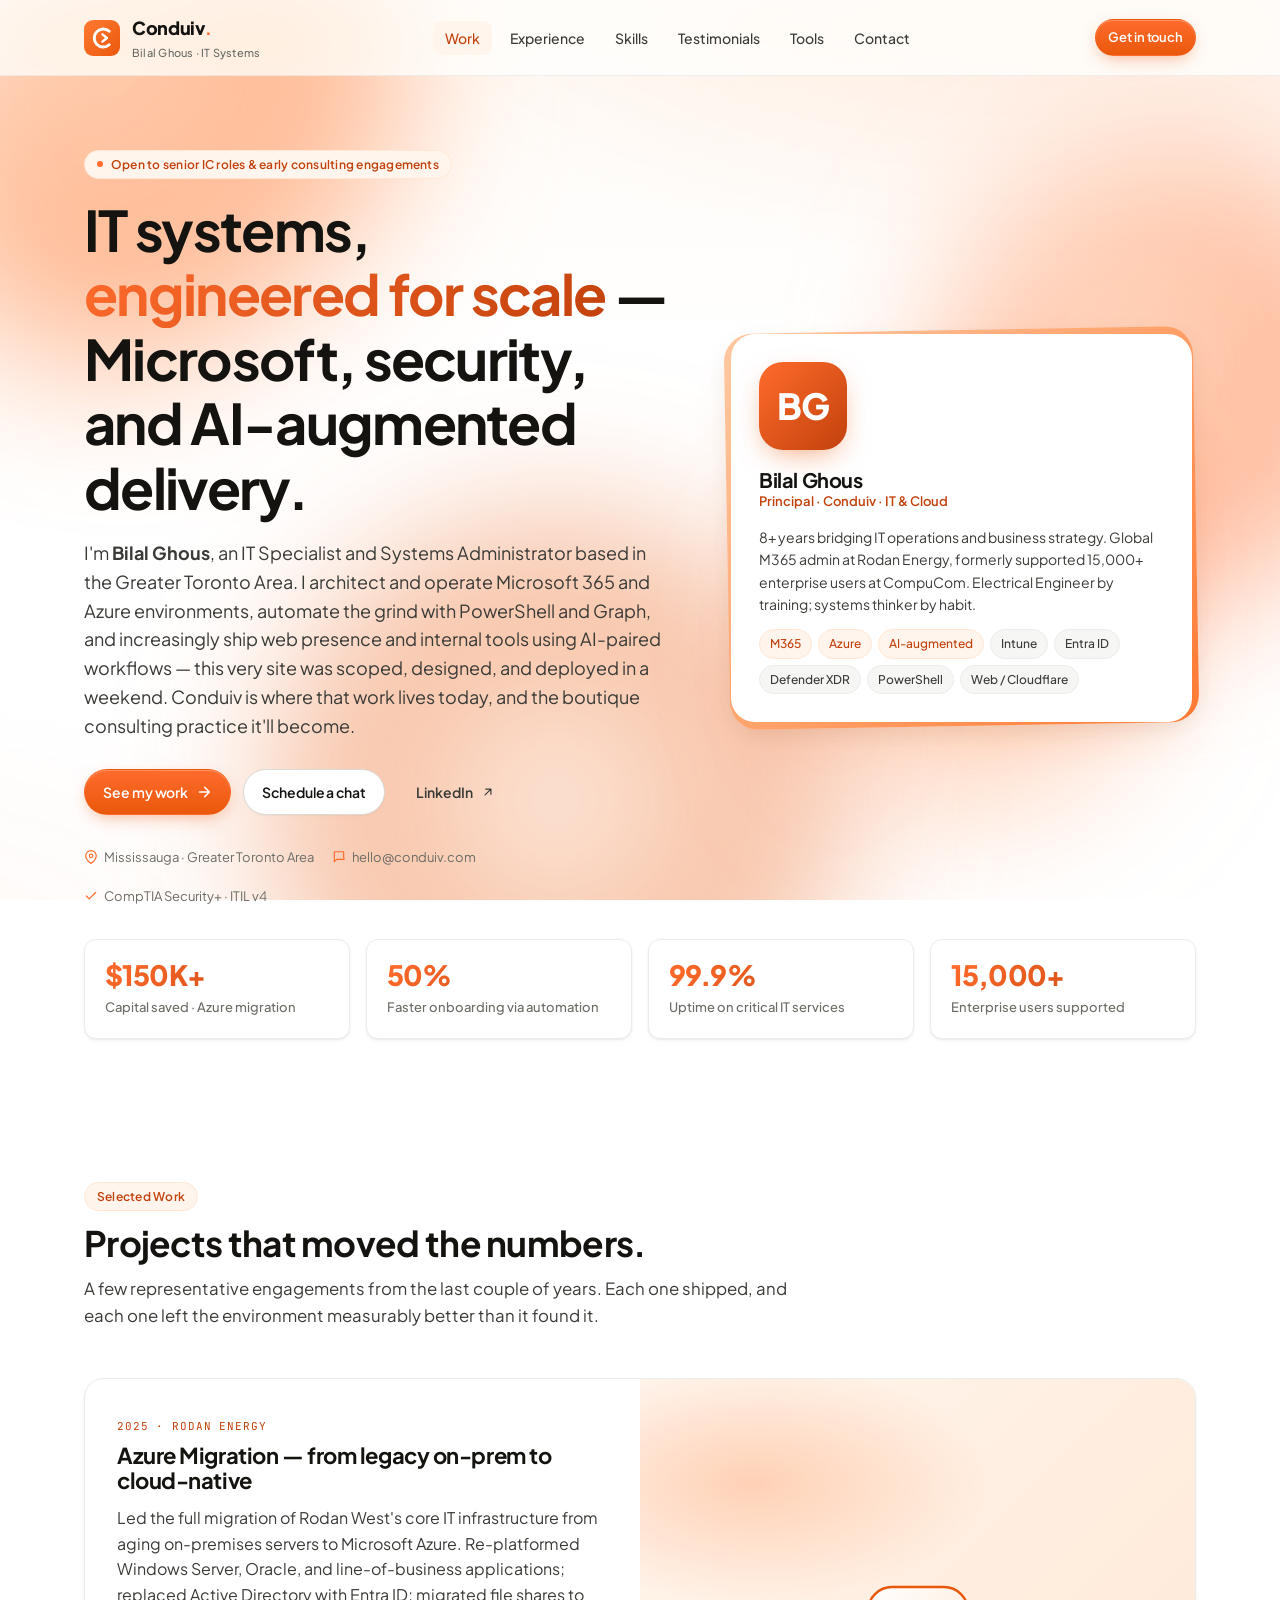
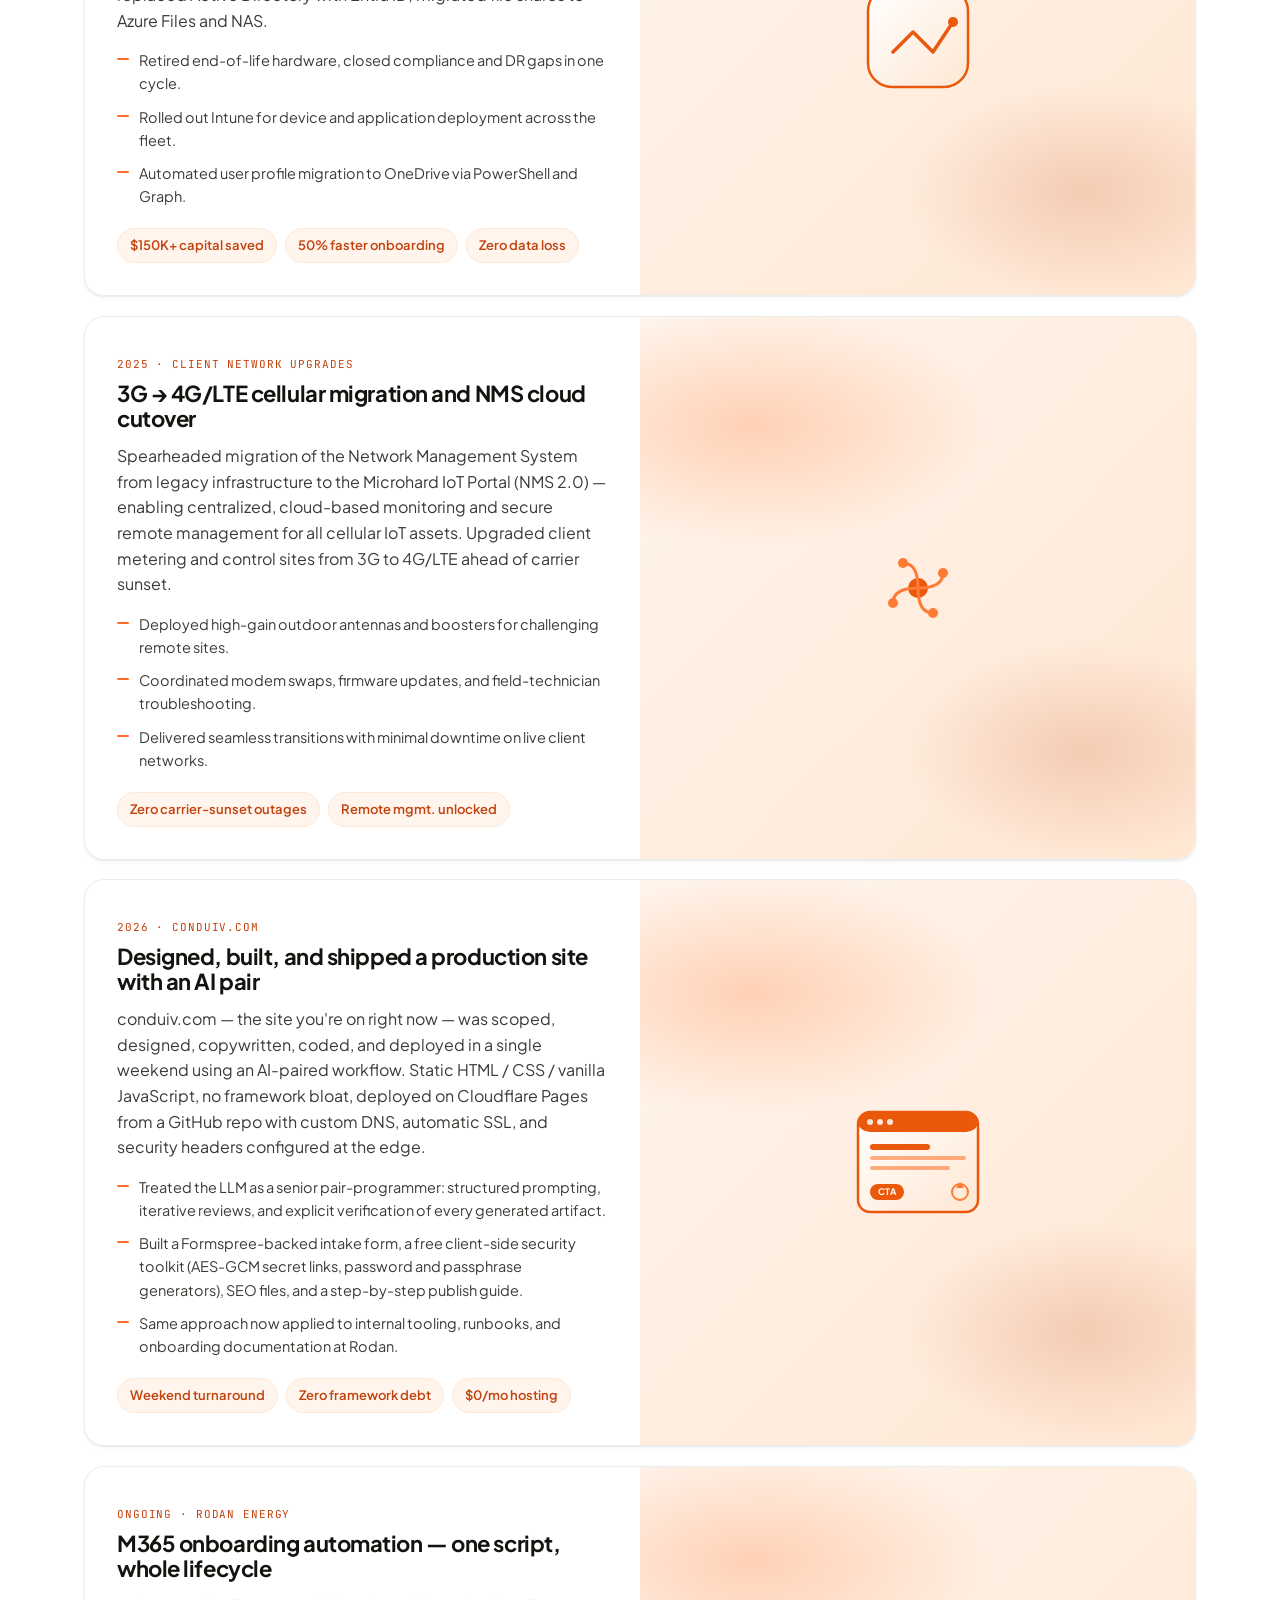
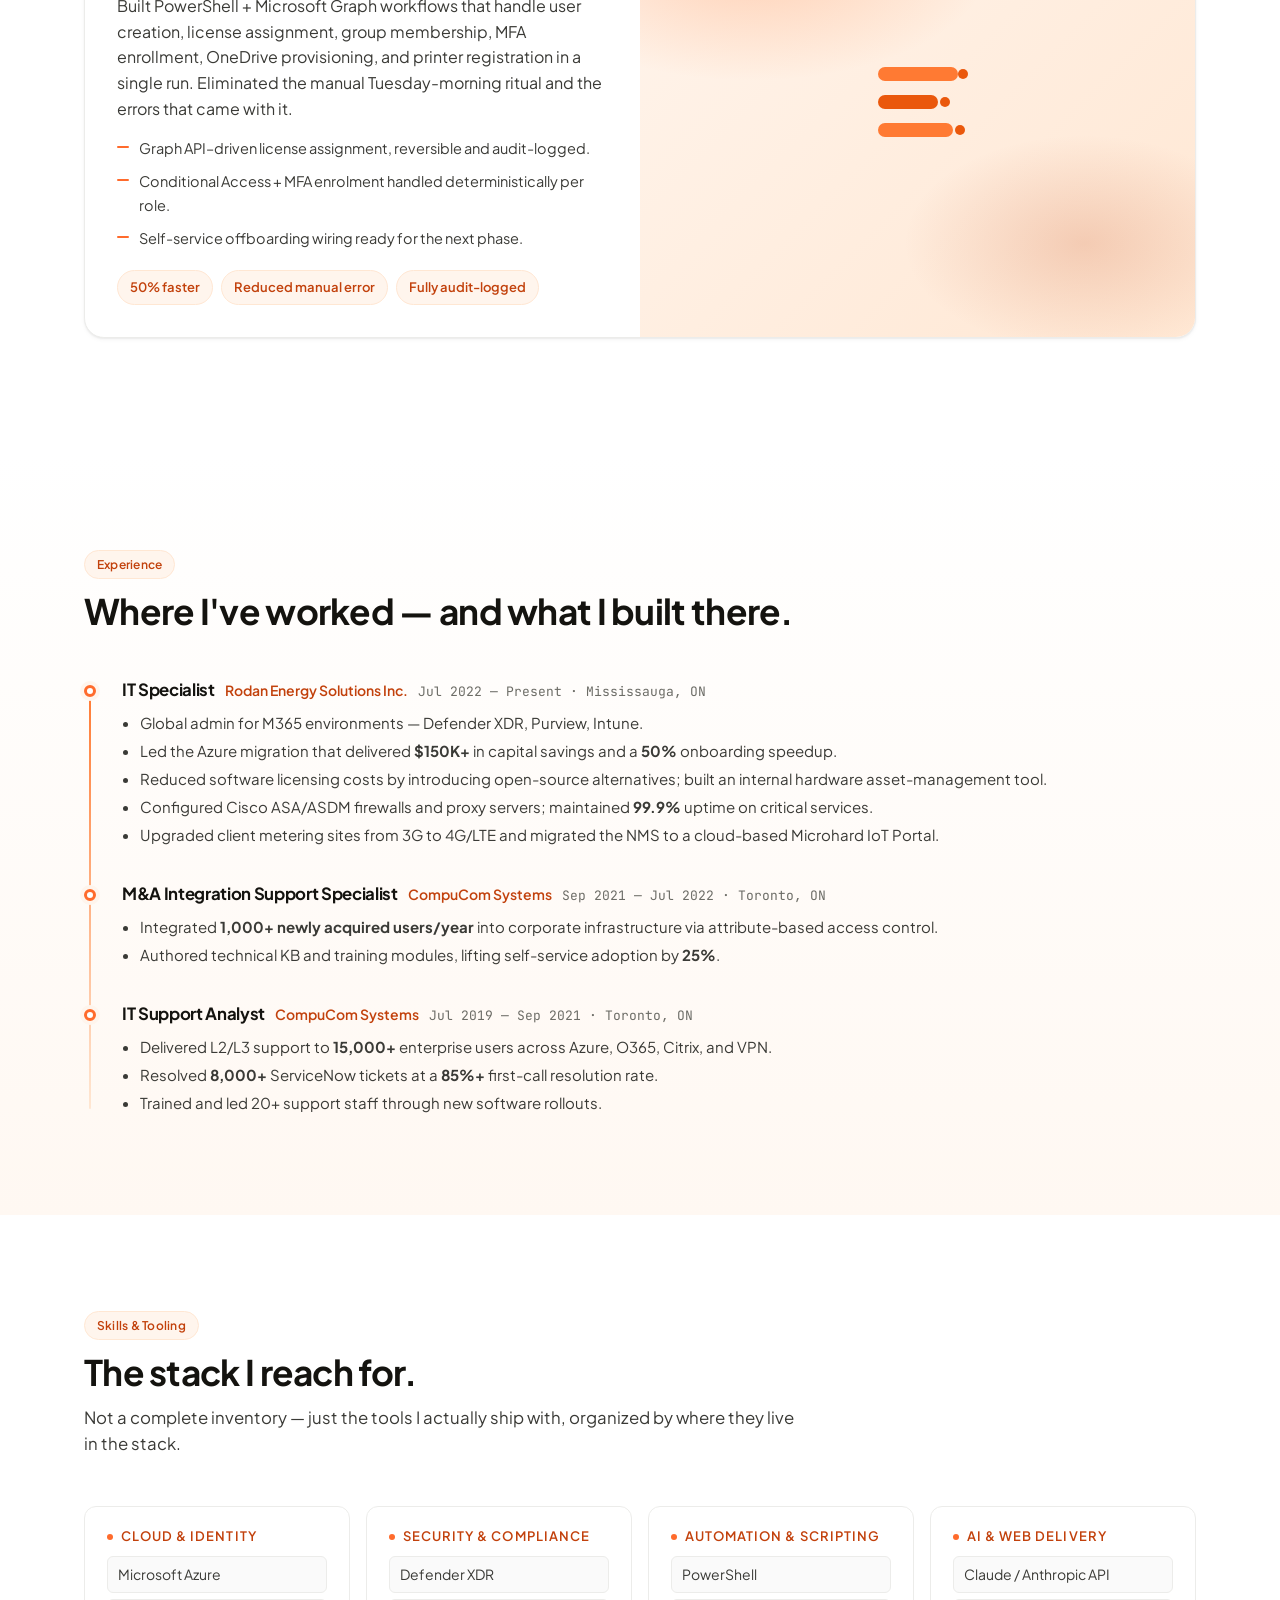
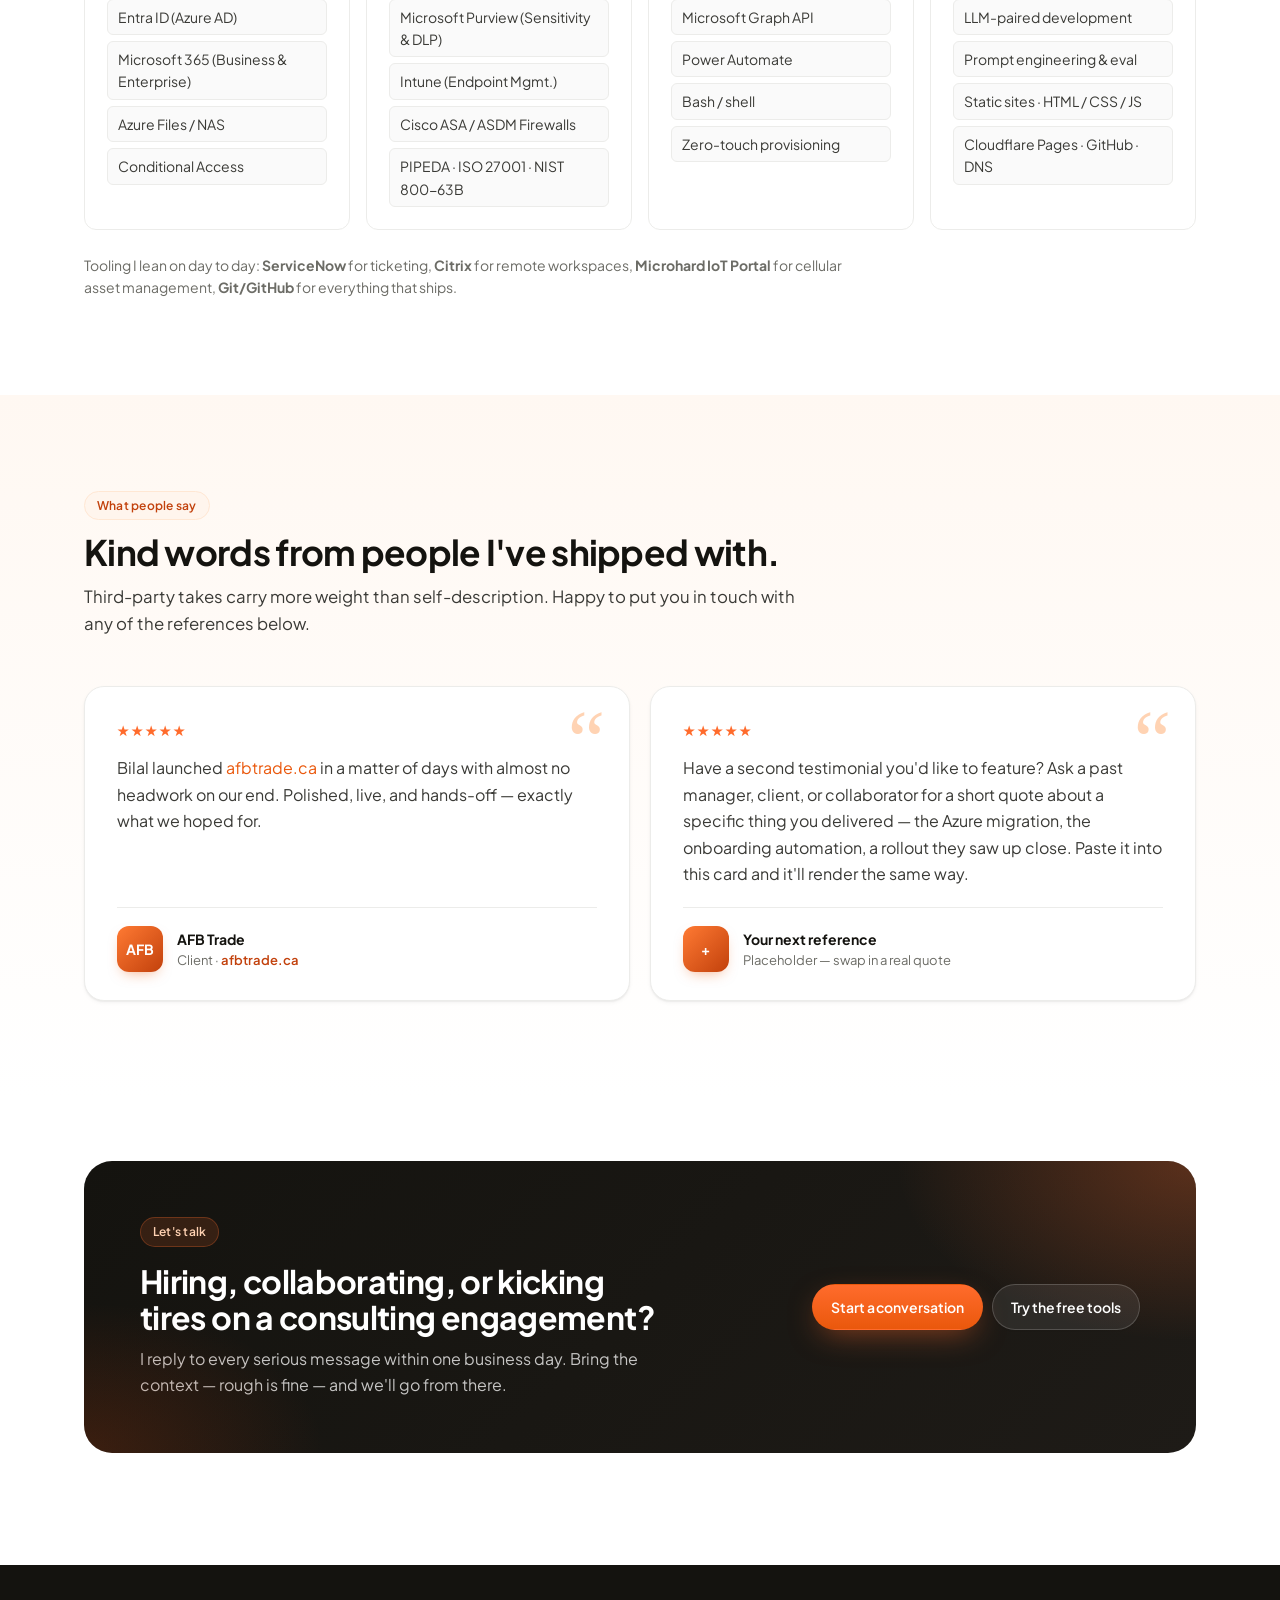
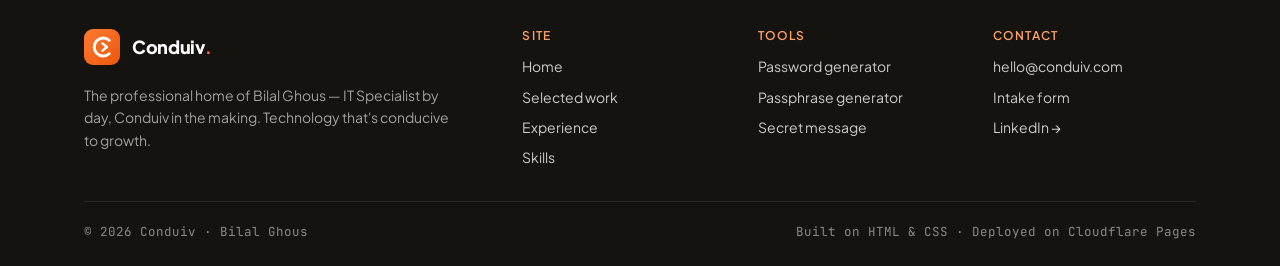
==== index.html @ db7c1b9a "Conduiv Website First Commit" ====
<!DOCTYPE html>
<html lang="en">
<head>
<meta charset="UTF-8">
<meta name="viewport" content="width=device-width, initial-scale=1.0">
<title>Bilal Ghous — IT Specialist &amp; Systems Administrator · Conduiv</title>
<meta name="description" content="Bilal Ghous is an IT Specialist and Systems Administrator based in the Greater Toronto Area, specializing in Microsoft 365, Azure, and security automation. Future home of Conduiv consulting.">
<link rel="preconnect" href="https://fonts.googleapis.com">
<link rel="preconnect" href="https://fonts.gstatic.com" crossorigin>
<link href="https://fonts.googleapis.com/css2?family=Plus+Jakarta+Sans:wght@400;500;600;700;800&family=JetBrains+Mono:wght@400;500&display=swap" rel="stylesheet">
<link rel="stylesheet" href="styles.css">
<link rel="icon" type="image/svg+xml" href="logo.svg">
</head>
<body>

<!-- Living background orbs -->
<div class="orbs" aria-hidden="true">
  <span class="orb orb-1"></span>
  <span class="orb orb-2"></span>
  <span class="orb orb-3"></span>
  <span class="orb orb-4"></span>
</div>

<!-- NAV -->
<header class="topnav">
  <div class="topnav-inner">
    <a href="index.html" class="brand" aria-label="Conduiv home">
      <svg class="brand-logo" viewBox="0 0 40 40" fill="none" aria-hidden="true">
        <defs>
          <linearGradient id="nav-lg" x1="0" y1="0" x2="40" y2="40" gradientUnits="userSpaceOnUse">
            <stop offset="0%" stop-color="#FF7A33"/>
            <stop offset="100%" stop-color="#EA580C"/>
          </linearGradient>
        </defs>
        <rect width="40" height="40" rx="10" fill="url(#nav-lg)"/>
        <path d="M28 12.5 A10 10 0 1 0 28 27.5" stroke="white" stroke-width="3.25" stroke-linecap="round"/>
        <path d="M20.5 16 L25.5 20 L20.5 24" stroke="white" stroke-width="2.75" stroke-linecap="round" stroke-linejoin="round"/>
      </svg>
      <span>
        <span class="brand-word"><b>Conduiv</b><span class="dot">.</span></span>
        <span class="brand-kicker">Bilal Ghous · IT Systems</span>
      </span>
    </a>
    <nav>
      <ul class="navlinks">
        <li><a href="#work" class="active">Work</a></li>
        <li><a href="#experience">Experience</a></li>
        <li><a href="#skills">Skills</a></li>
        <li><a href="#testimonials">Testimonials</a></li>
        <li><a href="tools.html">Tools</a></li>
        <li><a href="contact.html">Contact</a></li>
      </ul>
    </nav>
    <div class="nav-cta">
      <a href="contact.html" class="btn btn-primary btn-sm" data-magnetic data-magnetic-strength="0.25">Get in touch</a>
    </div>
  </div>
</header>

<!-- HERO -->
<section class="hero">
  <div class="container">
    <div class="hero-grid">
      <div>
        <span class="eyebrow"><span class="pulse"></span> Open to senior IC roles &amp; early consulting engagements</span>
        <h1>
          IT systems, <span class="grad">engineered for scale</span> — Microsoft, security, and AI-augmented delivery.
        </h1>
        <p class="hero-lead">
          I'm <strong>Bilal Ghous</strong>, an IT Specialist and Systems Administrator based in the Greater Toronto Area. I architect and operate Microsoft 365 and Azure environments, automate the grind with PowerShell and Graph, and increasingly ship web presence and internal tools using AI-paired workflows — this very site was scoped, designed, and deployed in a weekend. Conduiv is where that work lives today, and the boutique consulting practice it'll become.
        </p>
        <div class="hero-ctas">
          <a href="#work" class="btn btn-primary" data-magnetic>
            See my work
            <svg width="16" height="16" viewBox="0 0 24 24" fill="none" stroke="currentColor" stroke-width="2.2" stroke-linecap="round" stroke-linejoin="round"><path d="M5 12h14M13 5l7 7-7 7"/></svg>
          </a>
          <a href="contact.html" class="btn btn-secondary" data-magnetic data-magnetic-strength="0.25">Schedule a chat</a>
          <a href="https://www.linkedin.com/in/bilalghous/" class="btn btn-ghost" target="_blank" rel="noopener">
            LinkedIn
            <svg width="14" height="14" viewBox="0 0 24 24" fill="none" stroke="currentColor" stroke-width="2" stroke-linecap="round" stroke-linejoin="round"><path d="M7 17L17 7M8 7h9v9"/></svg>
          </a>
        </div>
        <div class="hero-meta">
          <span>
            <svg viewBox="0 0 24 24" fill="none" stroke="currentColor" stroke-width="2" stroke-linecap="round" stroke-linejoin="round"><path d="M21 10c0 7-9 13-9 13s-9-6-9-13a9 9 0 0 1 18 0z"/><circle cx="12" cy="10" r="3"/></svg>
            Mississauga · Greater Toronto Area
          </span>
          <span>
            <svg viewBox="0 0 24 24" fill="none" stroke="currentColor" stroke-width="2" stroke-linecap="round" stroke-linejoin="round"><path d="M20 13V4a1 1 0 0 0-1-1H5a1 1 0 0 0-1 1v16l4-4h12a1 1 0 0 0 1-1z"/></svg>
            hello@conduiv.com
          </span>
          <span>
            <svg viewBox="0 0 24 24" fill="none" stroke="currentColor" stroke-width="2" stroke-linecap="round" stroke-linejoin="round"><polyline points="20 6 9 17 4 12"/></svg>
            CompTIA Security+ · ITIL v4
          </span>
        </div>
      </div>

      <!-- Portrait / Bio card -->
      <aside class="portrait" aria-label="About Bilal">
        <div class="portrait-inner">
          <div class="portrait-avatar">BG</div>
          <h3>Bilal Ghous</h3>
          <div class="role">Principal · Conduiv · IT &amp; Cloud</div>
          <p class="bio">
            8+ years bridging IT operations and business strategy. Global M365 admin at Rodan Energy, formerly
            supported 15,000+ enterprise users at CompuCom. Electrical Engineer by training; systems thinker by habit.
          </p>
          <div class="portrait-badges">
            <span class="chip orange">M365</span>
            <span class="chip orange">Azure</span>
            <span class="chip orange">AI-augmented</span>
            <span class="chip">Intune</span>
            <span class="chip">Entra ID</span>
            <span class="chip">Defender XDR</span>
            <span class="chip">PowerShell</span>
            <span class="chip">Web / Cloudflare</span>
          </div>
        </div>
      </aside>
    </div>

    <!-- Metric strip -->
    <div class="metrics mt-4">
      <div class="metric" data-reveal><div class="n"><span data-countup="150" data-countup-prefix="$" data-countup-suffix="K+">$150K+</span></div><div class="l">Capital saved · Azure migration</div></div>
      <div class="metric" data-reveal data-reveal-delay="80"><div class="n"><span data-countup="50" data-countup-suffix="%">50%</span></div><div class="l">Faster onboarding via automation</div></div>
      <div class="metric" data-reveal data-reveal-delay="160"><div class="n"><span data-countup="99.9" data-countup-suffix="%" data-countup-decimals="1">99.9%</span></div><div class="l">Uptime on critical IT services</div></div>
      <div class="metric" data-reveal data-reveal-delay="240"><div class="n"><span data-countup="15000" data-countup-suffix="+">15,000+</span></div><div class="l">Enterprise users supported</div></div>
    </div>
  </div>
</section>

<!-- WORK / CASE STUDIES -->
<section class="section" id="work">
  <div class="container">
    <div class="section-head">
      <span class="eyebrow">Selected Work</span>
      <h2>Projects that moved the numbers.</h2>
      <p>A few representative engagements from the last couple of years. Each one shipped, and each one left the environment measurably better than it found it.</p>
    </div>

    <!-- Case 1: Azure Migration -->
    <article class="case" data-reveal>
      <div class="case-body">
        <span class="case-tag">2025 · Rodan Energy</span>
        <h3>Azure Migration — from legacy on-prem to cloud-native</h3>
        <p>
          Led the full migration of Rodan West's core IT infrastructure from aging on-premises servers to Microsoft Azure. Re-platformed Windows Server, Oracle, and line-of-business applications; replaced Active Directory with Entra ID; migrated file shares to Azure Files and NAS.
        </p>
        <ul>
          <li>Retired end-of-life hardware, closed compliance and DR gaps in one cycle.</li>
          <li>Rolled out Intune for device and application deployment across the fleet.</li>
          <li>Automated user profile migration to OneDrive via PowerShell and Graph.</li>
        </ul>
        <div class="kpis">
          <span class="kpi">$150K+ capital saved</span>
          <span class="kpi">50% faster onboarding</span>
          <span class="kpi">Zero data loss</span>
        </div>
      </div>
      <div class="case-visual" aria-hidden="true">
        <svg width="140" height="140" viewBox="0 0 140 140" fill="none">
          <defs>
            <linearGradient id="cv1" x1="0" y1="0" x2="1" y2="1"><stop offset="0" stop-color="#fff"/><stop offset="1" stop-color="#FFE7D3"/></linearGradient>
          </defs>
          <rect x="20" y="20" width="100" height="100" rx="24" fill="url(#cv1)" stroke="#EA580C" stroke-width="2.5"/>
          <path d="M45 85 L65 65 L85 85 L105 55" stroke="#EA580C" stroke-width="3.5" stroke-linecap="round" stroke-linejoin="round" fill="none"/>
          <circle cx="105" cy="55" r="5" fill="#EA580C"/>
        </svg>
      </div>
    </article>

    <!-- Case 2: Network Upgrades -->
    <article class="case" data-reveal>
      <div class="case-body">
        <span class="case-tag">2025 · Client Network Upgrades</span>
        <h3>3G &rarr; 4G/LTE cellular migration and NMS cloud cutover</h3>
        <p>
          Spearheaded migration of the Network Management System from legacy infrastructure to the Microhard IoT Portal (NMS 2.0) — enabling centralized, cloud-based monitoring and secure remote management for all cellular IoT assets. Upgraded client metering and control sites from 3G to 4G/LTE ahead of carrier sunset.
        </p>
        <ul>
          <li>Deployed high-gain outdoor antennas and boosters for challenging remote sites.</li>
          <li>Coordinated modem swaps, firmware updates, and field-technician troubleshooting.</li>
          <li>Delivered seamless transitions with minimal downtime on live client networks.</li>
        </ul>
        <div class="kpis">
          <span class="kpi">Zero carrier-sunset outages</span>
          <span class="kpi">Remote mgmt. unlocked</span>
        </div>
      </div>
      <div class="case-visual" aria-hidden="true">
        <svg width="140" height="140" viewBox="0 0 140 140" fill="none">
          <circle cx="70" cy="70" r="10" fill="#EA580C"/>
          <path d="M70 70 Q70 45 55 45" stroke="#FF7A33" stroke-width="3" fill="none" stroke-linecap="round"/>
          <path d="M70 70 Q95 70 95 55" stroke="#FF7A33" stroke-width="3" fill="none" stroke-linecap="round"/>
          <path d="M70 70 Q70 95 85 95" stroke="#FF7A33" stroke-width="3" fill="none" stroke-linecap="round"/>
          <path d="M70 70 Q45 70 45 85" stroke="#FF7A33" stroke-width="3" fill="none" stroke-linecap="round"/>
          <circle cx="55" cy="45" r="5" fill="#FF7A33"/>
          <circle cx="95" cy="55" r="5" fill="#FF7A33"/>
          <circle cx="85" cy="95" r="5" fill="#FF7A33"/>
          <circle cx="45" cy="85" r="5" fill="#FF7A33"/>
        </svg>
      </div>
    </article>

    <!-- Case: AI-delivered website -->
    <article class="case" data-reveal>
      <div class="case-body">
        <span class="case-tag">2026 · conduiv.com</span>
        <h3>Designed, built, and shipped a production site with an AI pair</h3>
        <p>
          conduiv.com — the site you're on right now — was scoped, designed, copywritten, coded, and deployed in a single weekend using an AI-paired workflow. Static HTML / CSS / vanilla JavaScript, no framework bloat, deployed on Cloudflare Pages from a GitHub repo with custom DNS, automatic SSL, and security headers configured at the edge.
        </p>
        <ul>
          <li>Treated the LLM as a senior pair-programmer: structured prompting, iterative reviews, and explicit verification of every generated artifact.</li>
          <li>Built a Formspree-backed intake form, a free client-side security toolkit (AES-GCM secret links, password and passphrase generators), SEO files, and a step-by-step publish guide.</li>
          <li>Same approach now applied to internal tooling, runbooks, and onboarding documentation at Rodan.</li>
        </ul>
        <div class="kpis">
          <span class="kpi">Weekend turnaround</span>
          <span class="kpi">Zero framework debt</span>
          <span class="kpi">$0/mo hosting</span>
        </div>
      </div>
      <div class="case-visual" aria-hidden="true">
        <svg width="160" height="140" viewBox="0 0 160 140" fill="none">
          <defs>
            <linearGradient id="cv-ai" x1="0" y1="0" x2="1" y2="1"><stop offset="0" stop-color="#fff"/><stop offset="1" stop-color="#FFE7D3"/></linearGradient>
          </defs>
          <rect x="20" y="20" width="120" height="100" rx="12" fill="url(#cv-ai)" stroke="#EA580C" stroke-width="2.5"/>
          <rect x="20" y="20" width="120" height="20" rx="12" fill="#EA580C"/>
          <circle cx="32" cy="30" r="3" fill="#fff" opacity="0.85"/>
          <circle cx="42" cy="30" r="3" fill="#fff" opacity="0.85"/>
          <circle cx="52" cy="30" r="3" fill="#fff" opacity="0.85"/>
          <rect x="32" y="52" width="60" height="6" rx="3" fill="#EA580C"/>
          <rect x="32" y="64" width="96" height="4" rx="2" fill="#FF7A33" opacity="0.6"/>
          <rect x="32" y="74" width="80" height="4" rx="2" fill="#FF7A33" opacity="0.6"/>
          <rect x="32" y="92" width="34" height="16" rx="8" fill="#EA580C"/>
          <text x="49" y="103" font-family="Plus Jakarta Sans, Inter, sans-serif" font-size="9" font-weight="700" fill="#fff" text-anchor="middle">CTA</text>
          <path d="M118 96 l8 0 l-4 -6 z" fill="#FF7A33"/>
          <circle cx="122" cy="100" r="8" fill="none" stroke="#FF7A33" stroke-width="2"/>
        </svg>
      </div>
    </article>

    <!-- Case 3: Onboarding Automation -->
    <article class="case" data-reveal>
      <div class="case-body">
        <span class="case-tag">Ongoing · Rodan Energy</span>
        <h3>M365 onboarding automation — one script, whole lifecycle</h3>
        <p>
          Built PowerShell + Microsoft Graph workflows that handle user creation, license assignment, group membership, MFA enrollment, OneDrive provisioning, and printer registration in a single run. Eliminated the manual Tuesday-morning ritual and the errors that came with it.
        </p>
        <ul>
          <li>Graph API–driven license assignment, reversible and audit-logged.</li>
          <li>Conditional Access + MFA enrolment handled deterministically per role.</li>
          <li>Self-service offboarding wiring ready for the next phase.</li>
        </ul>
        <div class="kpis">
          <span class="kpi">50% faster</span>
          <span class="kpi">Reduced manual error</span>
          <span class="kpi">Fully audit-logged</span>
        </div>
      </div>
      <div class="case-visual" aria-hidden="true">
        <svg width="140" height="140" viewBox="0 0 140 140" fill="none">
          <rect x="30" y="35" width="80" height="14" rx="7" fill="#FF7A33"/>
          <rect x="30" y="63" width="60" height="14" rx="7" fill="#EA580C"/>
          <rect x="30" y="91" width="75" height="14" rx="7" fill="#FF7A33"/>
          <circle cx="115" cy="42" r="5" fill="#EA580C"/>
          <circle cx="97"  cy="70" r="5" fill="#EA580C"/>
          <circle cx="112" cy="98" r="5" fill="#EA580C"/>
        </svg>
      </div>
    </article>
  </div>
</section>

<!-- EXPERIENCE TIMELINE -->
<section class="section" id="experience" style="background: linear-gradient(180deg, #fff, #fff8f2);">
  <div class="container">
    <div class="section-head">
      <span class="eyebrow">Experience</span>
      <h2>Where I've worked — and what I built there.</h2>
    </div>

    <div class="timeline">
      <div class="t-item">
        <div class="t-head">
          <h3>IT Specialist</h3>
          <span class="t-company">Rodan Energy Solutions Inc.</span>
          <span class="t-dates">Jul 2022 — Present · Mississauga, ON</span>
        </div>
        <div class="t-body">
          <ul>
            <li>Global admin for M365 environments — Defender XDR, Purview, Intune.</li>
            <li>Led the Azure migration that delivered <strong>$150K+</strong> in capital savings and a <strong>50%</strong> onboarding speedup.</li>
            <li>Reduced software licensing costs by introducing open-source alternatives; built an internal hardware asset-management tool.</li>
            <li>Configured Cisco ASA/ASDM firewalls and proxy servers; maintained <strong>99.9%</strong> uptime on critical services.</li>
            <li>Upgraded client metering sites from 3G to 4G/LTE and migrated the NMS to a cloud-based Microhard IoT Portal.</li>
          </ul>
        </div>
      </div>

      <div class="t-item">
        <div class="t-head">
          <h3>M&amp;A Integration Support Specialist</h3>
          <span class="t-company">CompuCom Systems</span>
          <span class="t-dates">Sep 2021 — Jul 2022 · Toronto, ON</span>
        </div>
        <div class="t-body">
          <ul>
            <li>Integrated <strong>1,000+ newly acquired users/year</strong> into corporate infrastructure via attribute-based access control.</li>
            <li>Authored technical KB and training modules, lifting self-service adoption by <strong>25%</strong>.</li>
          </ul>
        </div>
      </div>

      <div class="t-item">
        <div class="t-head">
          <h3>IT Support Analyst</h3>
          <span class="t-company">CompuCom Systems</span>
          <span class="t-dates">Jul 2019 — Sep 2021 · Toronto, ON</span>
        </div>
        <div class="t-body">
          <ul>
            <li>Delivered L2/L3 support to <strong>15,000+</strong> enterprise users across Azure, O365, Citrix, and VPN.</li>
            <li>Resolved <strong>8,000+</strong> ServiceNow tickets at a <strong>85%+</strong> first-call resolution rate.</li>
            <li>Trained and led 20+ support staff through new software rollouts.</li>
          </ul>
        </div>
      </div>
    </div>
  </div>
</section>

<!-- SKILLS -->
<section class="section" id="skills">
  <div class="container">
    <div class="section-head">
      <span class="eyebrow">Skills &amp; Tooling</span>
      <h2>The stack I reach for.</h2>
      <p>Not a complete inventory — just the tools I actually ship with, organized by where they live in the stack.</p>
    </div>

    <div class="skill-grid">
      <div class="skill-col">
        <h4>Cloud &amp; Identity</h4>
        <ul>
          <li>Microsoft Azure</li>
          <li>Entra ID (Azure AD)</li>
          <li>Microsoft 365 (Business &amp; Enterprise)</li>
          <li>Azure Files / NAS</li>
          <li>Conditional Access</li>
        </ul>
      </div>
      <div class="skill-col">
        <h4>Security &amp; Compliance</h4>
        <ul>
          <li>Defender XDR</li>
          <li>Microsoft Purview (Sensitivity &amp; DLP)</li>
          <li>Intune (Endpoint Mgmt.)</li>
          <li>Cisco ASA / ASDM Firewalls</li>
          <li>PIPEDA · ISO 27001 · NIST 800-63B</li>
        </ul>
      </div>
      <div class="skill-col">
        <h4>Automation &amp; Scripting</h4>
        <ul>
          <li>PowerShell</li>
          <li>Microsoft Graph API</li>
          <li>Power Automate</li>
          <li>Bash / shell</li>
          <li>Zero-touch provisioning</li>
        </ul>
      </div>
      <div class="skill-col">
        <h4>AI &amp; Web Delivery</h4>
        <ul>
          <li>Claude / Anthropic API</li>
          <li>LLM-paired development</li>
          <li>Prompt engineering &amp; eval</li>
          <li>Static sites · HTML / CSS / JS</li>
          <li>Cloudflare Pages · GitHub · DNS</li>
        </ul>
      </div>
    </div>

    <p style="margin-top:24px; font-size:14px; color: var(--n-500); max-width:760px;">
      Tooling I lean on day to day: <strong>ServiceNow</strong> for ticketing, <strong>Citrix</strong> for remote workspaces, <strong>Microhard IoT Portal</strong> for cellular asset management, <strong>Git/GitHub</strong> for everything that ships.
    </p>
  </div>
</section>

<!-- TESTIMONIALS -->
<section class="section" id="testimonials" style="background: linear-gradient(180deg, #fff8f2, #fff);">
  <div class="container">
    <div class="section-head">
      <span class="eyebrow">What people say</span>
      <h2>Kind words from people I've shipped with.</h2>
      <p>Third-party takes carry more weight than self-description. Happy to put you in touch with any of the references below.</p>
    </div>

    <div class="testimonials">
      <article class="quote" data-reveal data-tilt data-tilt-max="4">
        <div class="quote-stars" aria-label="5 out of 5 stars">&#9733;&#9733;&#9733;&#9733;&#9733;</div>
        <p class="quote-body">
          Bilal launched <a href="https://afbtrade.ca" target="_blank" rel="noopener">afbtrade.ca</a> in a matter of days with almost no headwork on our end. Polished, live, and hands-off — exactly what we hoped for.
        </p>
        <div class="quote-attr">
          <div class="quote-avatar" aria-hidden="true">AFB</div>
          <div class="quote-meta">
            <div class="name">AFB Trade</div>
            <div class="role">Client · <a href="https://afbtrade.ca" target="_blank" rel="noopener">afbtrade.ca</a></div>
          </div>
        </div>
      </article>

      <article class="quote" data-reveal data-tilt data-tilt-max="4">
        <div class="quote-stars" aria-label="5 out of 5 stars">&#9733;&#9733;&#9733;&#9733;&#9733;</div>
        <p class="quote-body">
          Have a second testimonial you'd like to feature? Ask a past manager, client, or collaborator for a short quote about a specific thing you delivered — the Azure migration, the onboarding automation, a rollout they saw up close. Paste it into this card and it'll render the same way.
        </p>
        <div class="quote-attr">
          <div class="quote-avatar" aria-hidden="true">+</div>
          <div class="quote-meta">
            <div class="name">Your next reference</div>
            <div class="role">Placeholder &mdash; swap in a real quote</div>
          </div>
        </div>
      </article>
    </div>
  </div>
</section>

<!-- CTA BANNER -->
<section class="section-tight">
  <div class="container">
    <div class="cta-banner">
      <div>
        <span class="eyebrow" style="background:rgba(255,107,44,0.14); color:#ffd2b3; border-color: rgba(255,107,44,0.28);">Let's talk</span>
        <h2 class="mt-2">Hiring, collaborating, or kicking tires on a consulting engagement?</h2>
        <p>I reply to every serious message within one business day. Bring the context — rough is fine — and we'll go from there.</p>
      </div>
      <div class="cta-banner-actions">
        <a href="contact.html" class="btn btn-primary" data-magnetic>Start a conversation</a>
        <a href="tools.html" class="btn btn-secondary" data-magnetic data-magnetic-strength="0.25">Try the free tools</a>
      </div>
    </div>
  </div>
</section>

<!-- FOOTER -->
<footer class="foot">
  <div class="container">
    <div class="foot-grid">
      <div class="foot-brand">
        <a href="index.html" class="brand">
          <svg class="brand-logo" viewBox="0 0 40 40" fill="none" aria-hidden="true">
            <defs>
              <linearGradient id="foot-lg" x1="0" y1="0" x2="40" y2="40" gradientUnits="userSpaceOnUse">
                <stop offset="0%" stop-color="#FF7A33"/>
                <stop offset="100%" stop-color="#EA580C"/>
              </linearGradient>
            </defs>
            <rect width="40" height="40" rx="10" fill="url(#foot-lg)"/>
            <path d="M28 12.5 A10 10 0 1 0 28 27.5" stroke="white" stroke-width="3.25" stroke-linecap="round"/>
            <path d="M20.5 16 L25.5 20 L20.5 24" stroke="white" stroke-width="2.75" stroke-linecap="round" stroke-linejoin="round"/>
          </svg>
          <span><span class="brand-word"><b>Conduiv</b><span class="dot">.</span></span></span>
        </a>
        <p class="foot-about">
          The professional home of Bilal Ghous — IT Specialist by day, Conduiv in the making. Technology that's conducive to growth.
        </p>
      </div>
      <div>
        <h4>Site</h4>
        <ul>
          <li><a href="index.html">Home</a></li>
          <li><a href="#work">Selected work</a></li>
          <li><a href="#experience">Experience</a></li>
          <li><a href="#skills">Skills</a></li>
        </ul>
      </div>
      <div>
        <h4>Tools</h4>
        <ul>
          <li><a href="tools.html#tool-password">Password generator</a></li>
          <li><a href="tools.html#tool-passphrase">Passphrase generator</a></li>
          <li><a href="tools.html#tool-secret">Secret message</a></li>
        </ul>
      </div>
      <div>
        <h4>Contact</h4>
        <ul>
          <li><a href="mailto:hello@conduiv.com">hello@conduiv.com</a></li>
          <li><a href="contact.html">Intake form</a></li>
          <li><a href="https://www.linkedin.com/in/bilalghous/" target="_blank" rel="noopener">LinkedIn &rarr;</a></li>
        </ul>
      </div>
    </div>
    <div class="foot-bottom">
      <span>&copy; 2026 Conduiv · Bilal Ghous</span>
      <span>Built on HTML &amp; CSS · Deployed on Cloudflare Pages</span>
    </div>
  </div>
</footer>

<script src="enhance.js" defer></script>
</body>
</html>
---- styles.css ----
/* ==========================================================
   Conduiv — Modern Orange Stylesheet
   Portfolio-first, consulting-adjacent.
   ========================================================== */

:root {
  /* Orange palette */
  --o-50:  #fff5ed;
  --o-100: #ffe7d3;
  --o-200: #ffc8a1;
  --o-300: #ffa066;
  --o-400: #ff7a33;
  --o-500: #ff6b2c;   /* primary accent */
  --o-600: #ea580c;   /* deep */
  --o-700: #c2410c;
  --o-800: #9a3412;

  /* Neutral palette */
  --n-0:   #ffffff;
  --n-25:  #fafafa;
  --n-50:  #f6f6f5;
  --n-100: #ececea;
  --n-200: #d9d9d6;
  --n-300: #b9b9b4;
  --n-500: #6c6c66;
  --n-700: #3a3a36;
  --n-900: #14130f;

  /* System */
  --radius-sm: 8px;
  --radius:    12px;
  --radius-lg: 20px;
  --radius-xl: 28px;

  --ring: 0 0 0 3px rgba(255, 107, 44, 0.18);

  --shadow-xs: 0 1px 2px rgba(20, 19, 15, 0.04);
  --shadow-sm: 0 1px 2px rgba(20, 19, 15, 0.06), 0 2px 4px rgba(20, 19, 15, 0.04);
  --shadow-md: 0 4px 12px rgba(20, 19, 15, 0.06), 0 2px 4px rgba(20, 19, 15, 0.04);
  --shadow-lg: 0 20px 50px -20px rgba(234, 88, 12, 0.18), 0 8px 24px rgba(20, 19, 15, 0.06);

  --font-sans: 'Plus Jakarta Sans', 'Inter', -apple-system, BlinkMacSystemFont, 'Segoe UI', Roboto, Helvetica, Arial, sans-serif;
  --font-mono: 'JetBrains Mono', ui-monospace, 'SF Mono', Menlo, Consolas, monospace;

  --container: 1160px;
}

/* ---------- View Transitions (cross-document) ---------- */
@view-transition { navigation: auto; }
::view-transition-old(root) {
  animation: vt-out 0.22s cubic-bezier(0.4, 0, 0.2, 1) both;
}
::view-transition-new(root) {
  animation: vt-in 0.35s cubic-bezier(0.2, 0.8, 0.2, 1) both;
}
@keyframes vt-out {
  to { opacity: 0; transform: translateY(-6px); }
}
@keyframes vt-in {
  from { opacity: 0; transform: translateY(8px); }
  to   { opacity: 1; transform: translateY(0); }
}

/* ---------- Reset ---------- */
*, *::before, *::after { box-sizing: border-box; margin: 0; padding: 0; }
html { scroll-behavior: smooth; -webkit-text-size-adjust: 100%; }
body {
  background: var(--n-0);
  color: var(--n-900);
  font-family: var(--font-sans);
  font-size: 16px;
  line-height: 1.6;
  font-weight: 400;
  -webkit-font-smoothing: antialiased;
  -moz-osx-font-smoothing: grayscale;
}
img, svg { display: block; max-width: 100%; }
a { color: var(--o-600); text-decoration: none; transition: color 0.2s; }
a:hover { color: var(--o-500); }
button { font-family: inherit; cursor: pointer; }
input, select, textarea { font-family: inherit; font-size: inherit; color: inherit; }

/* ---------- Decorative backdrop ---------- */
body::before {
  content: '';
  position: fixed;
  inset: 0;
  z-index: -1;
  pointer-events: none;
  background:
    radial-gradient(1200px 600px at 85% -10%, rgba(255, 122, 51, 0.10), transparent 60%),
    radial-gradient(800px 500px at -10% 30%, rgba(255, 196, 150, 0.12), transparent 55%),
    linear-gradient(180deg, #fffaf5 0%, #ffffff 40%);
}

/* ---------- Layout ---------- */
.container {
  width: 100%;
  max-width: var(--container);
  margin: 0 auto;
  padding: 0 24px;
}

/* ---------- Top bar / Nav ---------- */
.topnav {
  position: sticky;
  top: 0;
  z-index: 50;
  background: rgba(255, 255, 255, 0.78);
  backdrop-filter: saturate(180%) blur(16px);
  -webkit-backdrop-filter: saturate(180%) blur(16px);
  border-bottom: 1px solid rgba(20, 19, 15, 0.06);
}
.topnav-inner {
  max-width: var(--container);
  margin: 0 auto;
  padding: 14px 24px;
  display: flex;
  align-items: center;
  justify-content: space-between;
  gap: 24px;
}
.brand {
  display: inline-flex;
  align-items: center;
  gap: 12px;
  color: var(--n-900);
  font-weight: 700;
  letter-spacing: -0.01em;
  font-size: 18px;
}
.brand:hover { color: var(--n-900); }
.brand-logo { width: 36px; height: 36px; flex: none; }
.brand-word { display: inline-flex; align-items: baseline; gap: 1px; }
.brand-word b { font-weight: 800; letter-spacing: -0.02em; }
.brand-word .dot { color: var(--o-500); }
.brand-kicker {
  display: block;
  font-size: 11px;
  color: var(--n-500);
  font-weight: 500;
  letter-spacing: 0.02em;
  margin-top: 1px;
}

.navlinks {
  list-style: none;
  display: flex;
  gap: 6px;
  align-items: center;
}
.navlinks a {
  color: var(--n-700);
  font-weight: 500;
  font-size: 14px;
  padding: 8px 12px;
  border-radius: var(--radius-sm);
  transition: background 0.2s, color 0.2s;
}
.navlinks a:hover { background: var(--o-50); color: var(--o-700); }
.navlinks a.active { color: var(--o-700); background: var(--o-50); }

.nav-cta {
  display: inline-flex;
  align-items: center;
  gap: 6px;
}

/* ---------- Buttons ---------- */
.btn {
  display: inline-flex;
  align-items: center;
  justify-content: center;
  gap: 8px;
  padding: 11px 18px;
  border: 1px solid transparent;
  border-radius: 999px;
  font-weight: 600;
  font-size: 14px;
  letter-spacing: -0.005em;
  transition: transform 0.05s, box-shadow 0.2s, background 0.2s, color 0.2s, border-color 0.2s;
  text-decoration: none;
  cursor: pointer;
  white-space: nowrap;
}
.btn:active { transform: translateY(1px); }

.btn-primary {
  background: linear-gradient(180deg, var(--o-500) 0%, var(--o-600) 100%);
  color: #fff;
  box-shadow: 0 1px 0 rgba(255,255,255,0.25) inset, 0 6px 18px -6px rgba(234,88,12,0.5);
}
.btn-primary:hover { filter: brightness(1.05); color: #fff; }

.btn-secondary {
  background: #fff;
  color: var(--n-900);
  border-color: var(--n-200);
  box-shadow: var(--shadow-xs);
}
.btn-secondary:hover { border-color: var(--o-300); color: var(--o-700); }

.btn-ghost {
  background: transparent;
  color: var(--n-700);
}
.btn-ghost:hover { color: var(--o-700); background: var(--o-50); }

.btn-sm { padding: 7px 12px; font-size: 13px; }

/* ---------- Typography helpers ---------- */
h1, h2, h3, h4 {
  font-family: var(--font-sans);
  font-weight: 700;
  letter-spacing: -0.02em;
  color: var(--n-900);
  line-height: 1.15;
}
h1 { font-size: clamp(2.25rem, 4vw + 1rem, 3.5rem); letter-spacing: -0.03em; }
h2 { font-size: clamp(1.65rem, 2vw + 0.6rem, 2.25rem); }
h3 { font-size: 1.125rem; font-weight: 700; }
h4 { font-size: 0.95rem; font-weight: 600; }
p  { color: var(--n-700); }

.eyebrow {
  display: inline-flex;
  align-items: center;
  gap: 8px;
  padding: 4px 12px;
  background: var(--o-50);
  color: var(--o-700);
  border-radius: 999px;
  font-size: 12px;
  font-weight: 600;
  letter-spacing: 0.02em;
  border: 1px solid var(--o-100);
}
.eyebrow .pulse {
  width: 6px; height: 6px; border-radius: 50%;
  background: var(--o-500);
  box-shadow: 0 0 0 0 rgba(255,107,44,0.6);
  animation: pulse 2s infinite;
}
@keyframes pulse {
  0%   { box-shadow: 0 0 0 0 rgba(255,107,44,0.5); }
  70%  { box-shadow: 0 0 0 10px rgba(255,107,44,0); }
  100% { box-shadow: 0 0 0 0 rgba(255,107,44,0); }
}

.section {
  padding: 96px 0;
}
.section-tight { padding: 64px 0; }
.section-head {
  max-width: 720px;
  margin-bottom: 48px;
}
.section-head h2 { margin: 12px 0 12px; }
.section-head p { font-size: 1.05rem; color: var(--n-700); }

/* ---------- Hero ---------- */
.hero {
  padding: 72px 0 48px;
}
.hero-grid {
  display: grid;
  grid-template-columns: 1.25fr 1fr;
  gap: 56px;
  align-items: center;
}
.hero h1 { margin-top: 18px; }
.hero h1 .grad {
  background: linear-gradient(135deg, var(--o-500) 0%, var(--o-700) 100%);
  -webkit-background-clip: text;
  background-clip: text;
  color: transparent;
}
.hero-lead {
  font-size: 1.125rem;
  color: var(--n-700);
  margin: 20px 0 28px;
  max-width: 56ch;
}
.hero-ctas {
  display: flex; flex-wrap: wrap; gap: 12px;
}
.hero-meta {
  margin-top: 32px;
  display: flex; flex-wrap: wrap; gap: 18px;
  font-size: 13px;
  color: var(--n-500);
}
.hero-meta span { display: inline-flex; align-items: center; gap: 6px; }
.hero-meta svg { width: 14px; height: 14px; color: var(--o-500); }

/* Hero visual (portrait card) */
.portrait {
  position: relative;
  padding: 4px;
  background: linear-gradient(135deg, var(--o-200), var(--o-400));
  border-radius: var(--radius-xl);
  box-shadow: var(--shadow-lg);
  transform: rotate(-1deg);
}
.portrait-inner {
  background: #fff;
  border-radius: calc(var(--radius-xl) - 4px);
  padding: 28px;
  transform: rotate(1deg);
}
.portrait-avatar {
  width: 88px; height: 88px;
  border-radius: 24px;
  background: linear-gradient(135deg, var(--o-500), var(--o-700));
  color: #fff;
  display: inline-flex;
  align-items: center;
  justify-content: center;
  font-size: 36px;
  font-weight: 800;
  letter-spacing: -0.03em;
  box-shadow: 0 10px 30px -10px rgba(234, 88, 12, 0.6);
  margin-bottom: 18px;
}
.portrait h3 { font-size: 1.25rem; }
.portrait .role {
  color: var(--o-700);
  font-size: 13px;
  font-weight: 600;
  margin-bottom: 14px;
}
.portrait .bio { font-size: 14px; color: var(--n-700); }
.portrait-badges {
  display: flex; flex-wrap: wrap; gap: 6px;
  margin-top: 14px;
}
.chip {
  display: inline-flex;
  align-items: center;
  padding: 4px 10px;
  background: var(--n-50);
  border: 1px solid var(--n-100);
  color: var(--n-700);
  border-radius: 999px;
  font-size: 12px;
  font-weight: 500;
}
.chip.orange {
  background: var(--o-50);
  border-color: var(--o-100);
  color: var(--o-700);
}

/* ---------- Metric strip ---------- */
.metrics {
  display: grid;
  grid-template-columns: repeat(4, 1fr);
  gap: 16px;
  margin-top: 16px;
}
.metric {
  padding: 20px;
  background: #fff;
  border: 1px solid var(--n-100);
  border-radius: var(--radius);
  box-shadow: var(--shadow-sm);
  transition: transform 0.2s, box-shadow 0.2s, border-color 0.2s;
}
.metric:hover {
  transform: translateY(-2px);
  border-color: var(--o-200);
  box-shadow: var(--shadow-md);
}
.metric .n {
  font-size: 28px;
  font-weight: 800;
  letter-spacing: -0.03em;
  background: linear-gradient(135deg, var(--o-500), var(--o-700));
  -webkit-background-clip: text;
  background-clip: text;
  color: transparent;
  line-height: 1.1;
}
.metric .l {
  margin-top: 6px;
  font-size: 13px;
  color: var(--n-500);
  font-weight: 500;
}

/* ---------- Cards ---------- */
.cards {
  display: grid;
  gap: 20px;
}
.cards-3 { grid-template-columns: repeat(3, 1fr); }
.cards-2 { grid-template-columns: repeat(2, 1fr); }

.card {
  position: relative;
  background: #fff;
  border: 1px solid var(--n-100);
  border-radius: var(--radius-lg);
  padding: 28px;
  box-shadow: var(--shadow-sm);
  transition: transform 0.2s, box-shadow 0.2s, border-color 0.2s;
  overflow: hidden;
}
.card::before {
  content: '';
  position: absolute;
  inset: 0;
  border-radius: var(--radius-lg);
  padding: 1px;
  background: linear-gradient(180deg, transparent, rgba(255, 107, 44, 0));
  pointer-events: none;
  transition: background 0.25s;
}
.card:hover {
  transform: translateY(-3px);
  border-color: var(--o-200);
  box-shadow: var(--shadow-md);
}
.card:hover::before {
  background: linear-gradient(180deg, rgba(255,107,44,0.35), rgba(255, 107, 44, 0));
  -webkit-mask: linear-gradient(#000 0 0) content-box, linear-gradient(#000 0 0);
          mask: linear-gradient(#000 0 0) content-box, linear-gradient(#000 0 0);
  -webkit-mask-composite: xor;
          mask-composite: exclude;
}
.card .ic {
  width: 44px; height: 44px;
  background: var(--o-50);
  color: var(--o-600);
  border-radius: 12px;
  display: inline-flex; align-items: center; justify-content: center;
  margin-bottom: 18px;
}
.card .ic svg { width: 22px; height: 22px; }
.card h3 { margin-bottom: 8px; font-size: 1.125rem; }
.card p { font-size: 15px; color: var(--n-700); }
.card .tag {
  display: inline-block;
  margin-top: 14px;
  font-family: var(--font-mono);
  font-size: 12px;
  color: var(--o-700);
}

/* Case-study cards */
.case {
  display: grid;
  grid-template-columns: 1fr 1fr;
  gap: 0;
  background: #fff;
  border: 1px solid var(--n-100);
  border-radius: var(--radius-lg);
  overflow: hidden;
  box-shadow: var(--shadow-sm);
  margin-bottom: 20px;
}
.case:hover { box-shadow: var(--shadow-md); border-color: var(--o-100); }
.case-body { padding: 32px; }
.case-visual {
  background: linear-gradient(135deg, var(--o-50) 0%, var(--o-100) 100%);
  display: flex;
  align-items: center;
  justify-content: center;
  padding: 36px;
  position: relative;
  overflow: hidden;
}
.case-visual::after {
  content: '';
  position: absolute;
  inset: 0;
  background:
    radial-gradient(400px 200px at 20% 20%, rgba(255,122,51,0.28), transparent 60%),
    radial-gradient(300px 180px at 80% 80%, rgba(194,65,12,0.18), transparent 60%);
  pointer-events: none;
}
.case-tag {
  font-family: var(--font-mono);
  font-size: 11px;
  color: var(--o-700);
  letter-spacing: 0.08em;
  text-transform: uppercase;
}
.case h3 {
  font-size: 1.375rem;
  margin: 6px 0 12px;
  letter-spacing: -0.02em;
}
.case ul {
  margin-top: 16px;
  list-style: none;
  display: grid;
  gap: 10px;
}
.case ul li {
  position: relative;
  padding-left: 22px;
  font-size: 14.5px;
  color: var(--n-700);
}
.case ul li::before {
  content: '';
  position: absolute;
  left: 0;
  top: 9px;
  width: 12px;
  height: 2px;
  background: var(--o-500);
  border-radius: 2px;
}
.case .kpis {
  display: flex; flex-wrap: wrap; gap: 8px;
  margin-top: 20px;
}
.case .kpi {
  background: var(--o-50);
  color: var(--o-700);
  font-size: 13px;
  font-weight: 600;
  padding: 6px 12px;
  border-radius: 999px;
  border: 1px solid var(--o-100);
}

/* ---------- Skills matrix ---------- */
.skill-grid {
  display: grid;
  grid-template-columns: repeat(4, 1fr);
  gap: 16px;
}
.skill-col {
  background: #fff;
  border: 1px solid var(--n-100);
  border-radius: var(--radius);
  padding: 22px;
}
.skill-col h4 {
  display: flex; align-items: center; gap: 8px;
  font-size: 13px;
  color: var(--o-700);
  text-transform: uppercase;
  letter-spacing: 0.08em;
  margin-bottom: 12px;
}
.skill-col h4::before {
  content: '';
  width: 6px; height: 6px;
  border-radius: 50%;
  background: var(--o-500);
}
.skill-col ul { list-style: none; display: grid; gap: 6px; }
.skill-col li {
  font-size: 14px;
  color: var(--n-700);
  padding: 6px 10px;
  border-radius: 6px;
  background: var(--n-25);
  border: 1px solid var(--n-100);
}

/* ---------- Testimonials ---------- */
.testimonials {
  display: grid;
  grid-template-columns: repeat(2, 1fr);
  gap: 20px;
}
.quote {
  position: relative;
  background: #fff;
  border: 1px solid var(--n-100);
  border-radius: var(--radius-lg);
  padding: 32px 32px 28px;
  box-shadow: var(--shadow-sm);
  transition: transform 0.2s, box-shadow 0.2s, border-color 0.2s;
  display: flex;
  flex-direction: column;
}
.quote:hover {
  transform: translateY(-3px);
  border-color: var(--o-200);
  box-shadow: var(--shadow-md);
}
.quote::before {
  content: '\201C';
  position: absolute;
  top: 12px;
  right: 24px;
  font-family: Georgia, 'Times New Roman', serif;
  font-size: 84px;
  line-height: 1;
  color: var(--o-200);
  opacity: 0.8;
  pointer-events: none;
}
.quote-stars {
  color: var(--o-500);
  letter-spacing: 2px;
  font-size: 14px;
  margin-bottom: 14px;
}
.quote-body {
  font-size: 16px;
  line-height: 1.65;
  color: var(--n-700);
  margin-bottom: 20px;
  flex: 1;
}
.quote-attr {
  display: flex;
  align-items: center;
  gap: 14px;
  padding-top: 18px;
  border-top: 1px solid var(--n-100);
}
.quote-avatar {
  flex: none;
  width: 46px;
  height: 46px;
  border-radius: 12px;
  background: linear-gradient(135deg, var(--o-400), var(--o-700));
  color: #fff;
  display: inline-flex;
  align-items: center;
  justify-content: center;
  font-weight: 700;
  font-size: 14px;
  letter-spacing: 0.02em;
  box-shadow: 0 6px 14px -6px rgba(234, 88, 12, 0.5);
}
.quote-meta .name {
  font-weight: 700;
  font-size: 14px;
  color: var(--n-900);
}
.quote-meta .role {
  font-size: 13px;
  color: var(--n-500);
}
.quote-meta .role a { color: var(--o-700); font-weight: 600; }

/* ---------- Timeline (Experience) ---------- */
.timeline {
  position: relative;
  padding-left: 22px;
}
.timeline::before {
  content: '';
  position: absolute;
  left: 5px; top: 6px; bottom: 6px;
  width: 2px;
  background: linear-gradient(180deg, var(--o-400), var(--o-100));
  border-radius: 2px;
}
.t-item { position: relative; padding: 0 0 32px 16px; }
.t-item:last-child { padding-bottom: 0; }
.t-item::before {
  content: '';
  position: absolute;
  left: -22px; top: 6px;
  width: 12px; height: 12px;
  border-radius: 50%;
  background: #fff;
  border: 3px solid var(--o-500);
  box-shadow: 0 0 0 4px var(--o-50);
}
.t-head {
  display: flex; flex-wrap: wrap;
  align-items: baseline; gap: 10px;
}
.t-head h3 { font-size: 1.05rem; }
.t-company { color: var(--o-700); font-weight: 600; font-size: 14px; }
.t-dates { color: var(--n-500); font-size: 13px; font-family: var(--font-mono); }
.t-body { margin-top: 8px; font-size: 15px; color: var(--n-700); }
.t-body ul { margin-top: 8px; padding-left: 18px; }
.t-body li { margin-bottom: 4px; }

/* ---------- CTA banner ---------- */
.cta-banner {
  background: linear-gradient(135deg, var(--n-900) 0%, #1e1b17 100%);
  color: #fff;
  border-radius: var(--radius-xl);
  padding: 56px;
  display: grid;
  grid-template-columns: 1.2fr 1fr;
  gap: 32px;
  align-items: center;
  position: relative;
  overflow: hidden;
}
.cta-banner::before {
  content: '';
  position: absolute;
  inset: 0;
  background:
    radial-gradient(500px 300px at 100% 0%, rgba(255, 107, 44, 0.28), transparent 60%),
    radial-gradient(400px 250px at 0% 100%, rgba(194, 65, 12, 0.22), transparent 60%);
  pointer-events: none;
}
.cta-banner h2 { color: #fff; font-size: clamp(1.5rem, 2vw + 0.5rem, 2rem); }
.cta-banner p { color: rgba(255,255,255,0.75); margin-top: 10px; }
.cta-banner .btn-primary { box-shadow: 0 10px 30px -8px rgba(255, 107, 44, 0.5); }
.cta-banner .btn-secondary {
  background: rgba(255,255,255,0.08);
  border-color: rgba(255,255,255,0.18);
  color: #fff;
}
.cta-banner .btn-secondary:hover { background: rgba(255,255,255,0.14); color: #fff; }
.cta-banner-actions { display: flex; gap: 10px; flex-wrap: wrap; justify-content: flex-end; }

/* ---------- Forms ---------- */
.form-wrap {
  display: grid;
  grid-template-columns: 1.2fr 1fr;
  gap: 28px;
  align-items: start;
}
.form-card {
  background: #fff;
  border: 1px solid var(--n-100);
  border-radius: var(--radius-lg);
  padding: 32px;
  box-shadow: var(--shadow-sm);
}
.form-row {
  display: grid;
  grid-template-columns: 1fr 1fr;
  gap: 14px;
}
.field { margin-bottom: 16px; }
.field label {
  display: block;
  font-size: 13px;
  font-weight: 600;
  color: var(--n-700);
  margin-bottom: 6px;
}
.field .req { color: var(--o-600); }
.field .help {
  display: block;
  font-size: 12px;
  color: var(--n-500);
  margin-top: 6px;
}
.field input[type=text],
.field input[type=email],
.field input[type=tel],
.field input[type=number],
.field select,
.field textarea {
  width: 100%;
  padding: 11px 14px;
  background: #fff;
  border: 1.5px solid var(--n-100);
  border-radius: 10px;
  font-size: 14.5px;
  color: var(--n-900);
  transition: border-color 0.2s, box-shadow 0.2s, background 0.2s;
  outline: none;
}
.field textarea { min-height: 130px; resize: vertical; }
.field input:focus,
.field select:focus,
.field textarea:focus {
  border-color: var(--o-400);
  box-shadow: var(--ring);
}
.field select {
  appearance: none;
  background-image: url("data:image/svg+xml;utf8,<svg xmlns='http://www.w3.org/2000/svg' width='14' height='14' viewBox='0 0 24 24' fill='none' stroke='%236c6c66' stroke-width='2' stroke-linecap='round' stroke-linejoin='round'><polyline points='6 9 12 15 18 9'/></svg>");
  background-repeat: no-repeat;
  background-position: right 14px center;
  padding-right: 40px;
}
.checkrow {
  display: flex; gap: 10px; align-items: flex-start;
  font-size: 14px; color: var(--n-700);
}
.checkrow input { margin-top: 3px; }

/* ---------- Tools page ---------- */
.tool-card {
  background: #fff;
  border: 1px solid var(--n-100);
  border-radius: var(--radius-lg);
  padding: 32px;
  margin-bottom: 22px;
  box-shadow: var(--shadow-sm);
}
.tool-card h2 {
  display: inline-flex;
  align-items: center;
  gap: 12px;
  font-size: 1.35rem;
}
.tool-card h2 .ic {
  width: 36px; height: 36px;
  background: linear-gradient(135deg, var(--o-500), var(--o-700));
  color: #fff;
  border-radius: 10px;
  display: inline-flex; align-items: center; justify-content: center;
  box-shadow: 0 6px 18px -6px rgba(234,88,12,0.6);
}
.tool-card p.lead { color: var(--n-700); font-size: 15px; margin: 8px 0 16px; }

.tool-controls {
  display: grid;
  grid-template-columns: repeat(4, minmax(0, 1fr));
  gap: 14px;
  margin: 4px 0 16px;
}
.tool-output {
  display: flex;
  gap: 10px;
  align-items: stretch;
  flex-wrap: wrap;
}
.tool-output input[type=text] {
  flex: 1 1 280px;
  padding: 12px 14px;
  background: var(--o-50);
  border: 1.5px dashed var(--o-300);
  border-radius: 10px;
  font-family: var(--font-mono);
  font-size: 14.5px;
  color: var(--n-900);
  min-width: 0;
}
.copy-status {
  display: inline-block;
  margin-left: 4px;
  font-size: 12px;
  color: var(--o-600);
  font-weight: 600;
  opacity: 0;
  transition: opacity 0.15s;
}
.copy-status.show { opacity: 1; }

.strength-bar {
  height: 6px;
  background: var(--n-100);
  border-radius: 999px;
  overflow: hidden;
  margin-top: 14px;
}
.strength-bar > span {
  display: block;
  height: 100%;
  width: 0%;
  background: linear-gradient(90deg, #ef4444, var(--o-500), #16a34a);
  transition: width 0.25s;
}

.notice {
  background: var(--o-50);
  border: 1px solid var(--o-100);
  border-left: 3px solid var(--o-500);
  padding: 14px 18px;
  border-radius: 10px;
  font-size: 14px;
  color: var(--n-700);
  margin-bottom: 20px;
}

.secret-output {
  background: var(--o-50);
  border: 1.5px dashed var(--o-300);
  padding: 14px;
  border-radius: 10px;
  font-family: var(--font-mono);
  font-size: 13px;
  word-break: break-all;
  color: var(--n-900);
  margin-top: 12px;
}

/* ---------- Tools page — compact IP lookup bar ---------- */
.ip-bar {
  display: flex;
  align-items: center;
  gap: 10px;
  background: #fff;
  border: 1px solid var(--n-100);
  border-left: 3px solid var(--o-500);
  border-radius: 10px;
  padding: 10px 14px;
  margin-bottom: 22px;
  box-shadow: var(--shadow-xs);
  flex-wrap: wrap;
}
.ip-bar-label {
  font-family: var(--font-mono);
  font-size: 11px;
  font-weight: 600;
  color: var(--o-700);
  text-transform: uppercase;
  letter-spacing: 0.09em;
  margin: 0;
  white-space: nowrap;
}
.ip-bar input[type="text"] {
  flex: 1 1 220px;
  min-width: 0;
  padding: 8px 12px;
  background: var(--o-50);
  border: 1px dashed var(--o-300);
  border-radius: 8px;
  font-family: var(--font-mono);
  font-size: 13.5px;
  font-weight: 600;
  color: var(--n-900);
}
.ip-version {
  font-family: var(--font-mono);
  font-size: 10.5px;
  font-weight: 600;
  color: #fff;
  background: var(--o-600);
  padding: 3px 8px;
  border-radius: 999px;
  letter-spacing: 0.04em;
}
.ip-version:empty { display: none; }
.ip-bar .btn svg { margin-right: 4px; }
@media (max-width: 520px) {
  .ip-bar { gap: 8px; }
  .ip-bar input[type="text"] { flex-basis: 100%; order: 10; }
}

/* ---------- Tools page — two-column layout + sidebar ---------- */
.tools-layout {
  display: grid;
  grid-template-columns: minmax(0, 1fr) 320px;
  gap: 28px;
  align-items: start;
}
.tools-main { min-width: 0; }
.tools-sidebar { position: sticky; top: 92px; }

.sidebar-card {
  background: #fff;
  border: 1px solid var(--n-100);
  border-radius: var(--radius-lg);
  padding: 22px 22px 18px;
  box-shadow: var(--shadow-sm);
  max-height: calc(100vh - 110px);
  overflow-y: auto;
}
.sidebar-card::-webkit-scrollbar { width: 8px; }
.sidebar-card::-webkit-scrollbar-thumb {
  background: var(--o-200); border-radius: 999px;
}

.sidebar-head { margin-bottom: 16px; padding-bottom: 14px; border-bottom: 1px solid var(--n-100); }
.sidebar-head h3 { font-size: 1.1rem; margin: 8px 0 6px; }
.sidebar-note { font-size: 13px; color: var(--n-500); line-height: 1.5; }

.sidebar-group + .sidebar-group { margin-top: 16px; }
.sidebar-group h4 {
  font-family: var(--font-mono);
  font-size: 11px;
  font-weight: 600;
  color: var(--o-700);
  text-transform: uppercase;
  letter-spacing: 0.09em;
  margin-bottom: 8px;
}
.sidebar-group ul {
  list-style: none;
  display: grid;
  gap: 2px;
}
.sidebar-group li a {
  display: block;
  padding: 7px 10px;
  border-radius: 8px;
  font-size: 14px;
  font-weight: 600;
  color: var(--n-900);
  border: 1px solid transparent;
  transition: background 0.15s, border-color 0.15s, transform 0.15s;
}
.sidebar-group li a:hover {
  background: var(--o-50);
  border-color: var(--o-100);
  color: var(--o-700);
  transform: translateX(2px);
}
.sidebar-meta {
  display: block;
  font-family: var(--font-mono);
  font-size: 11px;
  font-weight: 400;
  color: var(--n-500);
  margin-top: 1px;
}
.sidebar-group li a:hover .sidebar-meta { color: var(--o-600); }

.sidebar-footnote {
  margin-top: 18px;
  padding-top: 14px;
  border-top: 1px solid var(--n-100);
  font-size: 12.5px;
  color: var(--n-500);
  line-height: 1.5;
}

@media (max-width: 1024px) {
  .tools-layout { grid-template-columns: 1fr; }
  .tools-sidebar { position: static; }
  .sidebar-card { max-height: none; }
}

/* ---------- Footer ---------- */
.foot {
  background: var(--n-900);
  color: rgba(255,255,255,0.78);
  padding: 64px 0 24px;
  margin-top: 48px;
}
.foot a { color: rgba(255,255,255,0.78); }
.foot a:hover { color: var(--o-300); }
.foot-grid {
  display: grid;
  grid-template-columns: 2fr 1fr 1fr 1fr;
  gap: 32px;
  margin-bottom: 32px;
}
.foot h4 {
  color: var(--o-300);
  font-size: 12px;
  text-transform: uppercase;
  letter-spacing: 0.1em;
  margin-bottom: 12px;
}
.foot ul { list-style: none; display: grid; gap: 8px; font-size: 14px; }
.foot-brand .brand-word,
.foot-brand .brand { color: #fff; }
.foot-about {
  max-width: 38ch;
  color: rgba(255,255,255,0.6);
  font-size: 14px;
  margin-top: 12px;
}
.foot-bottom {
  padding-top: 20px;
  border-top: 1px solid rgba(255,255,255,0.08);
  font-size: 12.5px;
  color: rgba(255,255,255,0.5);
  display: flex; flex-wrap: wrap; justify-content: space-between; gap: 12px;
  font-family: var(--font-mono);
}

/* ---------- Utility ---------- */
.stack-sm > * + * { margin-top: 8px; }
.stack     > * + * { margin-top: 16px; }
.stack-lg  > * + * { margin-top: 24px; }
.text-center { text-align: center; }
.mt-4 { margin-top: 32px; }
.mt-2 { margin-top: 16px; }
.hr {
  height: 1px;
  background: var(--n-100);
  border: 0;
  margin: 24px 0;
}

/* ---------- Responsive ---------- */
@media (max-width: 960px) {
  .hero-grid { grid-template-columns: 1fr; gap: 32px; }
  .cards-3, .skill-grid { grid-template-columns: repeat(2, 1fr); }
  .testimonials { grid-template-columns: 1fr; }
  .case { grid-template-columns: 1fr; }
  .case-visual { min-height: 140px; order: -1; }
  .form-wrap { grid-template-columns: 1fr; }
  .cta-banner { grid-template-columns: 1fr; padding: 36px; }
  .cta-banner-actions { justify-content: flex-start; }
  .foot-grid { grid-template-columns: 1fr 1fr; }
}
@media (max-width: 640px) {
  .section { padding: 64px 0; }
  .hero { padding: 48px 0 32px; }
  .metrics { grid-template-columns: 1fr 1fr; }
  .cards-3, .cards-2, .skill-grid { grid-template-columns: 1fr; }
  .form-row { grid-template-columns: 1fr; }
  .tool-controls { grid-template-columns: 1fr 1fr; }
  .foot-grid { grid-template-columns: 1fr; }
  .navlinks { display: none; }
  .brand-kicker { display: none; }
  .cta-banner { padding: 28px; }
}

/* ==========================================================
   Living background orbs
   Soft, heavily-blurred orange gradient blobs drifting
   behind all content. Fixed to the viewport so they follow
   the scroll. pointer-events: none so they never block UI.
   ========================================================== */
.orbs {
  position: fixed;
  inset: 0;
  z-index: -1;
  overflow: hidden;
  pointer-events: none;
  /* A very faint wash so the orbs have something to float against */
  background:
    radial-gradient(1200px 600px at 80% -10%, rgba(255, 122, 51, 0.05), transparent 60%),
    radial-gradient(900px 500px at -10% 110%, rgba(234, 88, 12, 0.04), transparent 60%);
}
.orb {
  position: absolute;
  border-radius: 50%;
  filter: blur(70px);
  opacity: 0.55;
  will-change: transform;
  mix-blend-mode: multiply;
}
.orb-1 {
  width: 520px; height: 520px;
  top: -120px; left: -80px;
  background: radial-gradient(circle at 30% 30%, #ffb184, #ff7a33 55%, transparent 72%);
  animation: orb-drift-a 26s ease-in-out infinite;
}
.orb-2 {
  width: 460px; height: 460px;
  top: 18%; right: -120px;
  background: radial-gradient(circle at 40% 40%, #ffc8a1, #ff6b2c 60%, transparent 75%);
  animation: orb-drift-b 32s ease-in-out infinite;
}
.orb-3 {
  width: 600px; height: 600px;
  bottom: -200px; left: 20%;
  background: radial-gradient(circle at 50% 50%, #ffe7d3, #ea580c 55%, transparent 78%);
  animation: orb-drift-c 38s ease-in-out infinite;
  opacity: 0.45;
}
.orb-4 {
  width: 340px; height: 340px;
  bottom: 10%; right: 10%;
  background: radial-gradient(circle at 40% 40%, #ffd5b3, #ff7a33 60%, transparent 80%);
  animation: orb-drift-d 29s ease-in-out infinite;
  opacity: 0.4;
}

@keyframes orb-drift-a {
  0%, 100% { transform: translate(0, 0) scale(1); }
  33%      { transform: translate(60px, 80px) scale(1.05); }
  66%      { transform: translate(-40px, 40px) scale(0.98); }
}
@keyframes orb-drift-b {
  0%, 100% { transform: translate(0, 0) scale(1); }
  40%      { transform: translate(-70px, 50px) scale(1.08); }
  70%      { transform: translate(20px, -50px) scale(0.95); }
}
@keyframes orb-drift-c {
  0%, 100% { transform: translate(0, 0) scale(1); }
  50%      { transform: translate(-80px, -60px) scale(1.1); }
}
@keyframes orb-drift-d {
  0%, 100% { transform: translate(0, 0) scale(1); }
  30%      { transform: translate(30px, -40px) scale(1.04); }
  60%      { transform: translate(-50px, 30px) scale(0.97); }
}

/* Make sections sit on a translucent backdrop so the orbs read through */
body { background: transparent; }
.bg-wash { background: rgba(255, 255, 255, 0.72); backdrop-filter: saturate(1.05) blur(2px); }

/* ==========================================================
   Page load fade-in (fallback for browsers without
   cross-document View Transitions)
   ========================================================== */
@supports not (view-transition-name: root) {
  main { animation: pageFadeIn 0.45s cubic-bezier(0.2, 0.8, 0.2, 1) both; }
}
@keyframes pageFadeIn {
  from { opacity: 0; transform: translateY(10px); }
  to   { opacity: 1; transform: translateY(0); }
}

/* ==========================================================
   Scroll-reveal (driven by enhance.js via [data-reveal])
   ========================================================== */
[data-reveal] {
  opacity: 0;
  transform: translateY(18px);
  transition: opacity 0.7s cubic-bezier(0.2, 0.8, 0.2, 1),
              transform 0.7s cubic-bezier(0.2, 0.8, 0.2, 1);
  will-change: opacity, transform;
}
[data-reveal].is-revealed {
  opacity: 1;
  transform: translateY(0);
}

/* ==========================================================
   Magnetic buttons / tilt cards
   JS applies inline transforms on [data-magnetic] and [data-tilt];
   these rules keep the motion smooth when JS releases control.
   ========================================================== */
[data-magnetic] {
  transition: transform 0.25s cubic-bezier(0.2, 0.8, 0.2, 1),
              box-shadow 0.25s ease;
  will-change: transform;
}
[data-magnetic]:hover { box-shadow: 0 14px 36px -12px rgba(234, 88, 12, 0.4); }

[data-tilt] {
  transition: transform 0.35s cubic-bezier(0.2, 0.8, 0.2, 1);
  transform-style: preserve-3d;
  will-change: transform;
}

/* ==========================================================
   Reduced motion: disable orbs, transitions, reveals, tilt
   ========================================================== */
@media (prefers-reduced-motion: reduce) {
  ::view-transition-old(root),
  ::view-transition-new(root) { animation: none !important; }
  .orb { animation: none !important; }
  [data-reveal] {
    opacity: 1 !important;
    transform: none !important;
    transition: none !important;
  }
  [data-magnetic],
  [data-tilt] {
    transition: none !important;
    transform: none !important;
  }
  @supports not (view-transition-name: root) {
    main { animation: none !important; }
  }
}
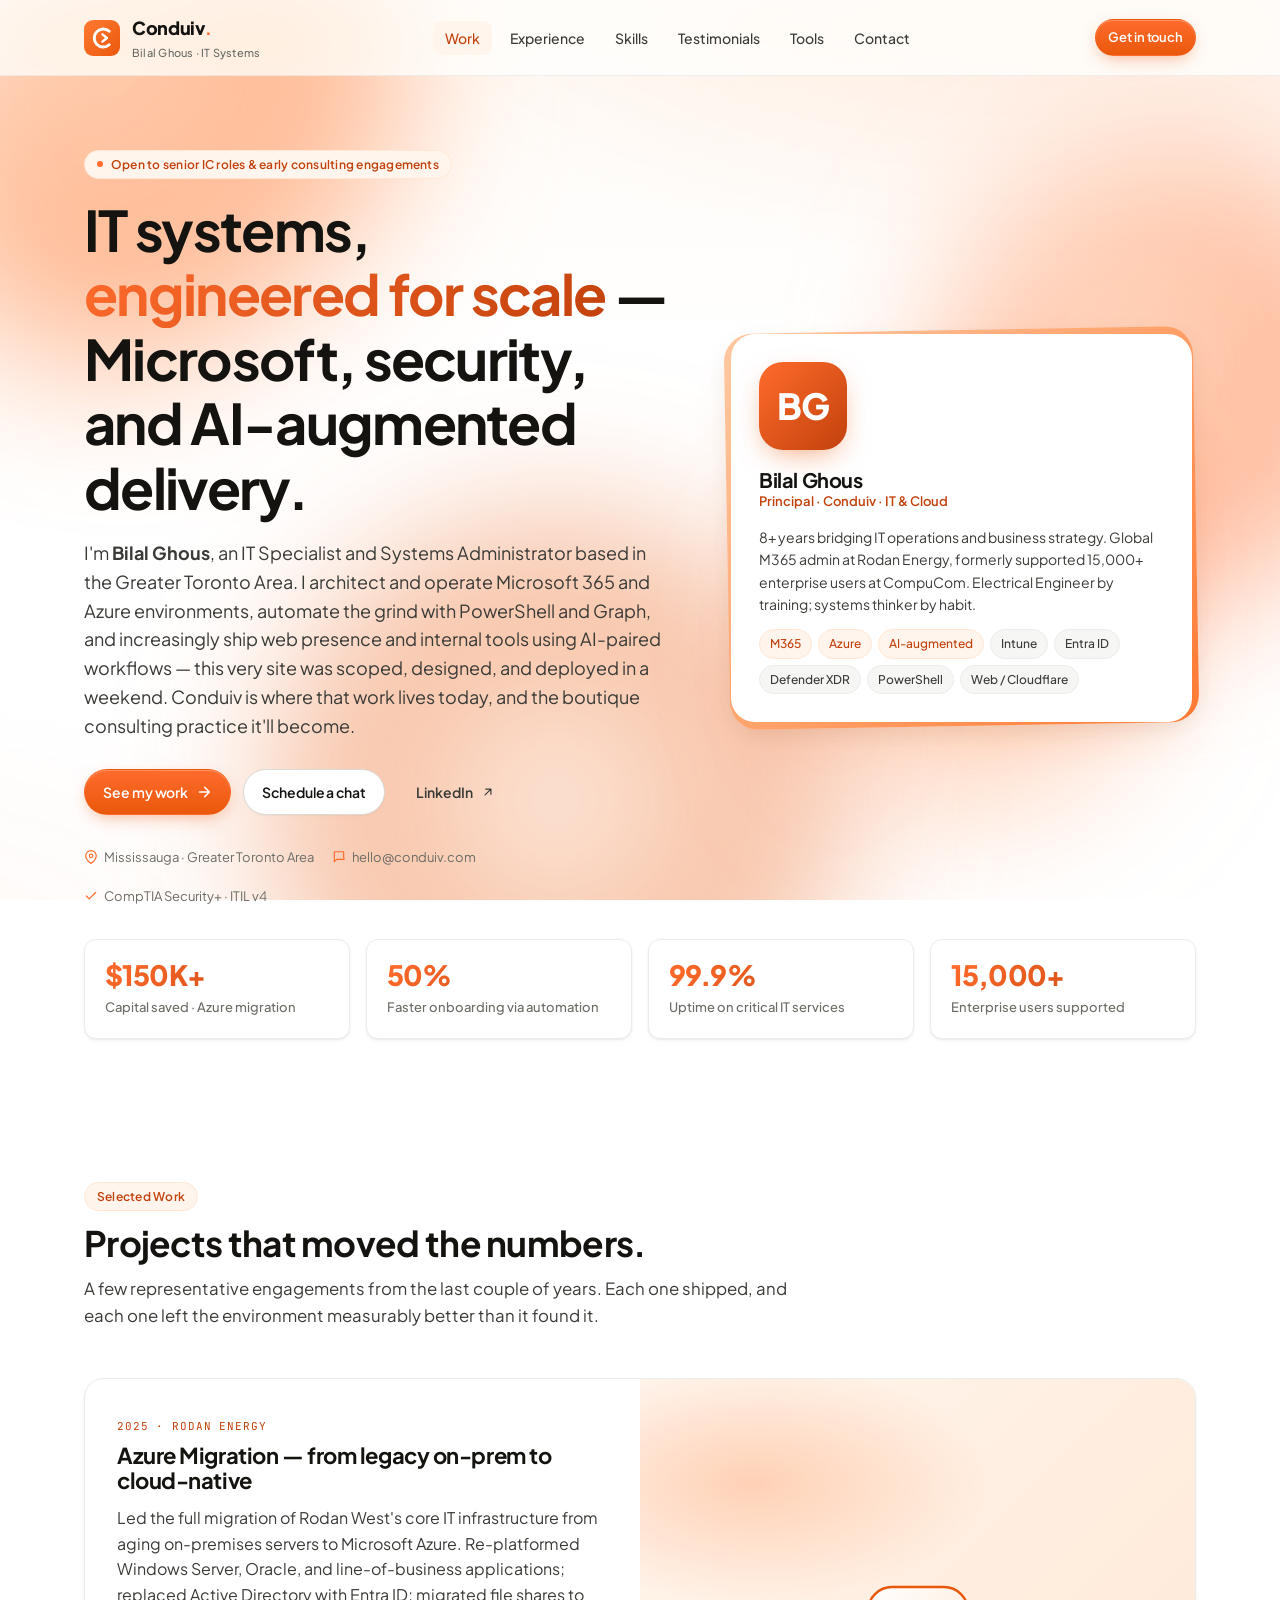
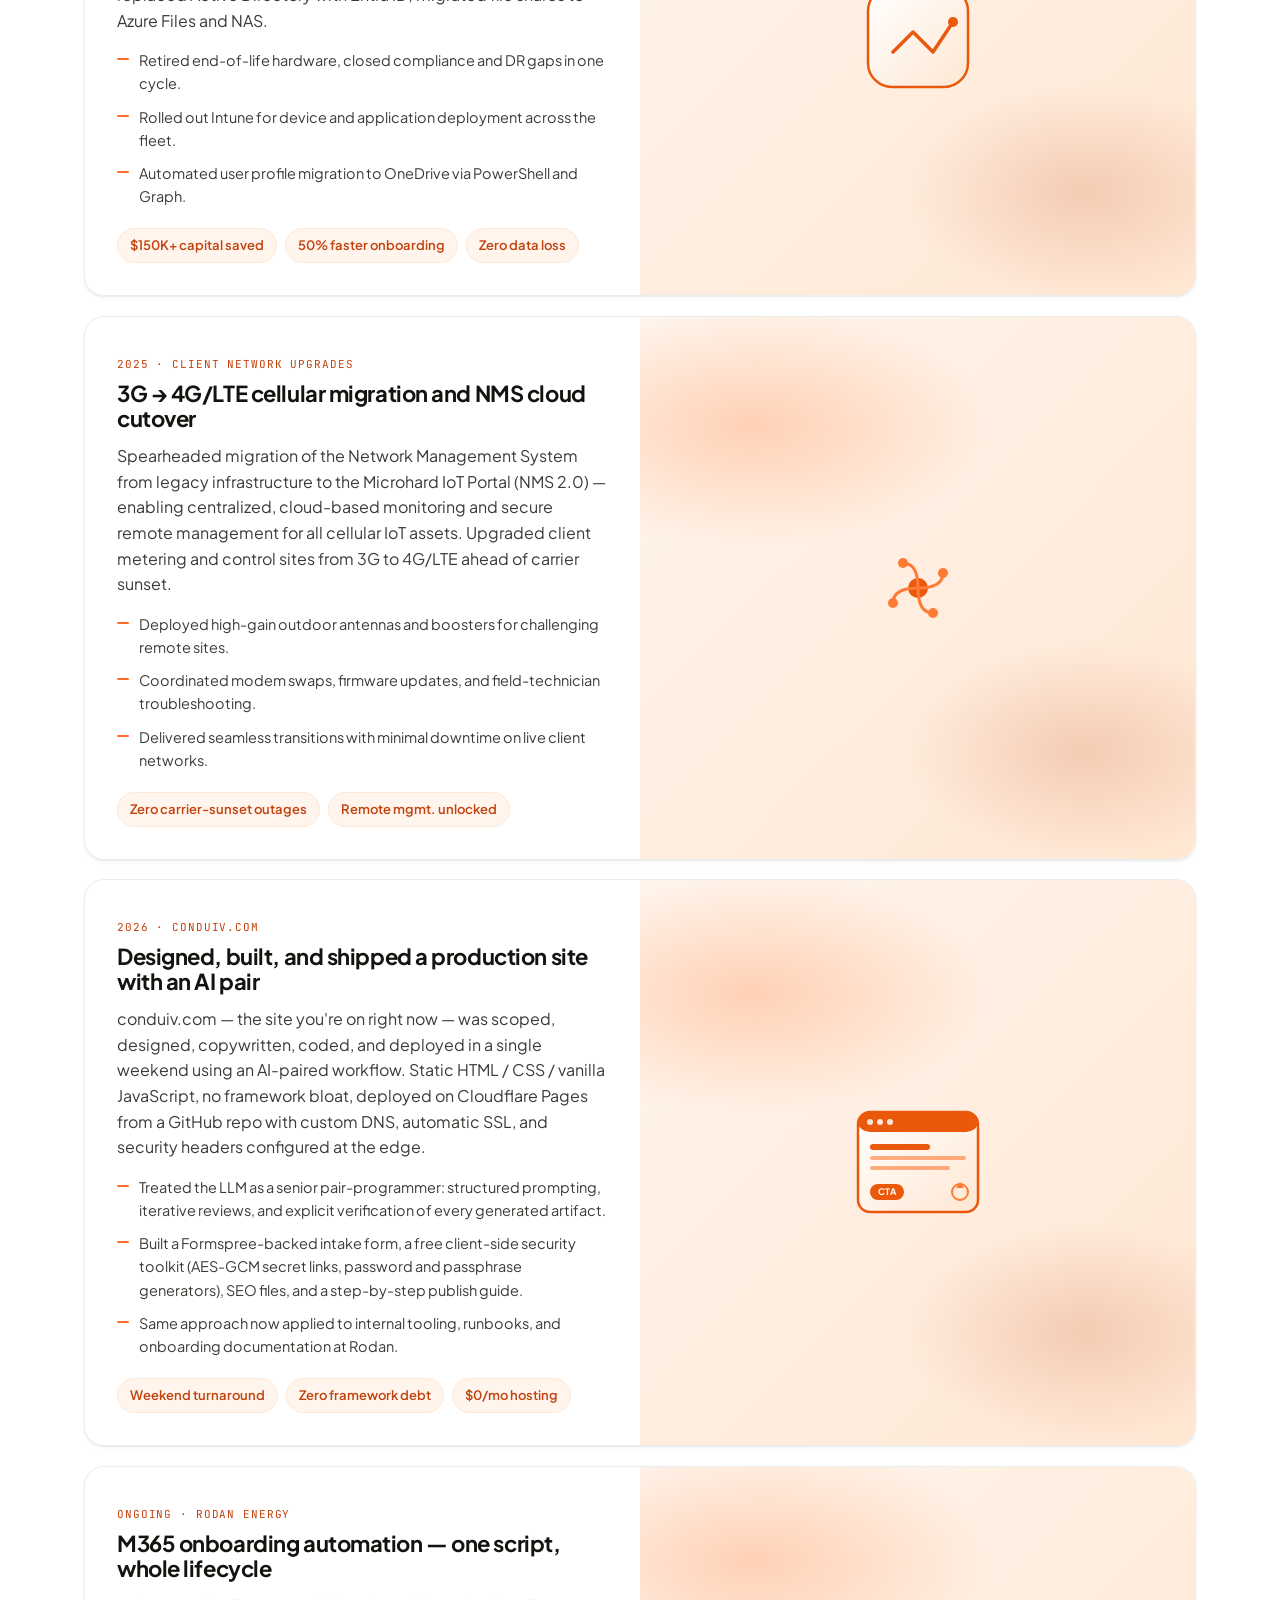
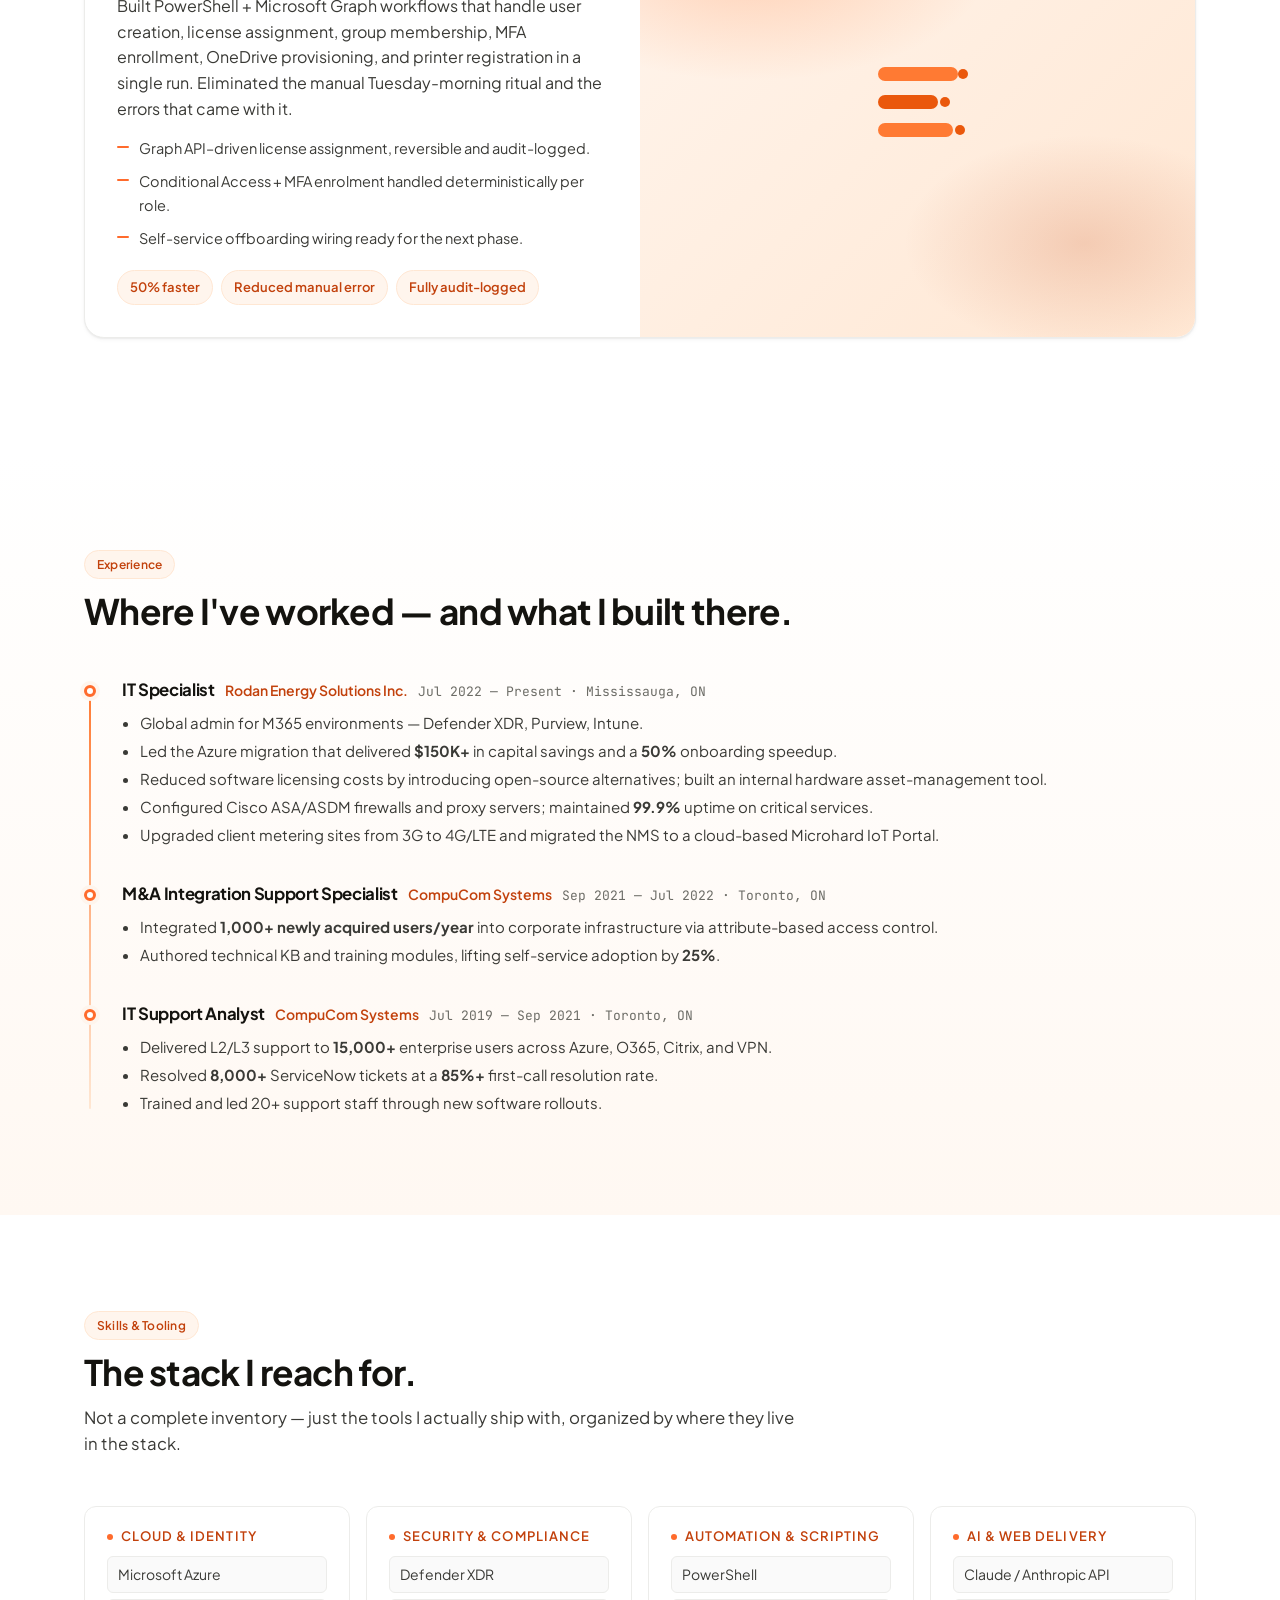
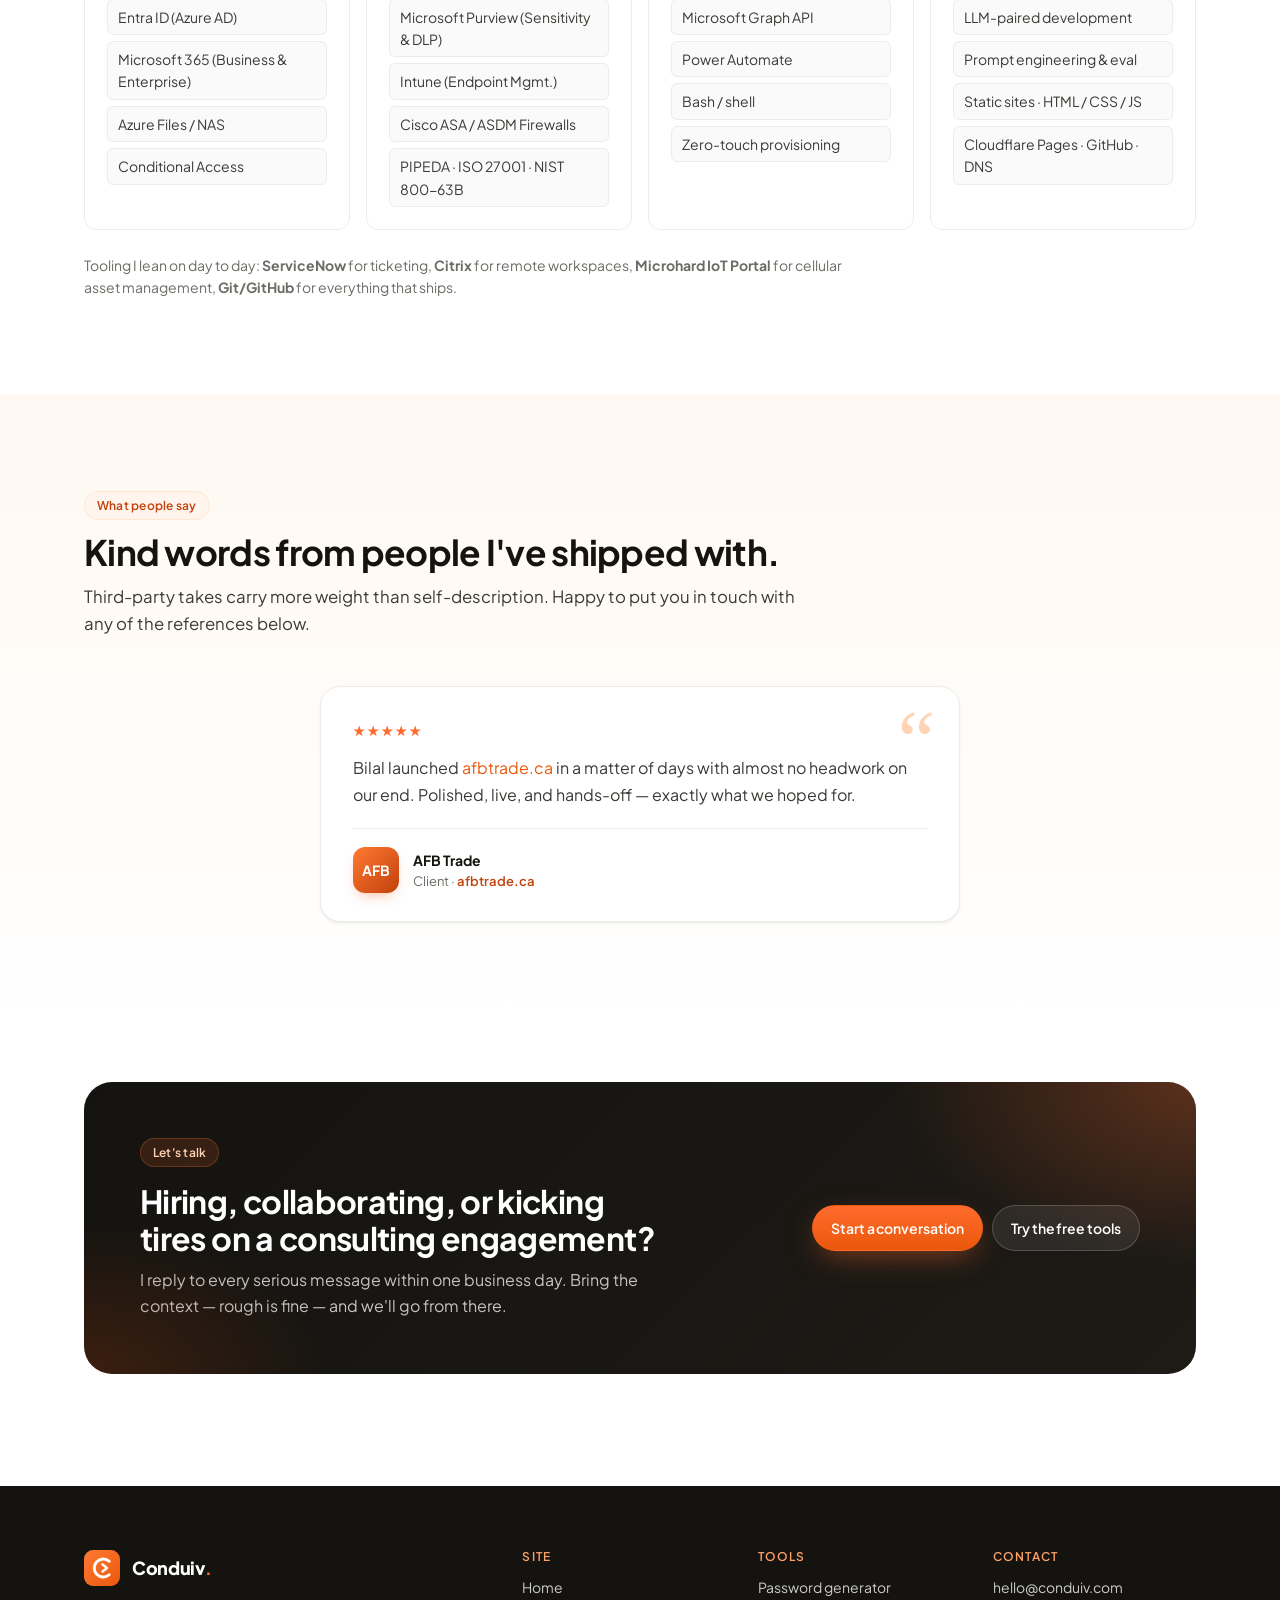
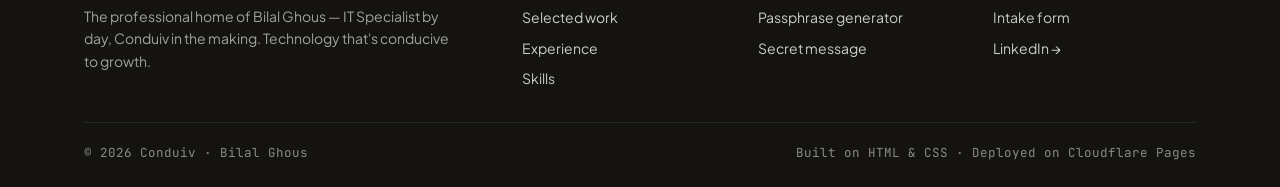
==== commit f2766dbb: "Remove Second Testimonial" ====
--- a/index.html
+++ b/index.html
@@ -416,19 +416,6 @@
         </div>
       </article>
 
-      <article class="quote" data-reveal data-tilt data-tilt-max="4">
-        <div class="quote-stars" aria-label="5 out of 5 stars">&#9733;&#9733;&#9733;&#9733;&#9733;</div>
-        <p class="quote-body">
-          Have a second testimonial you'd like to feature? Ask a past manager, client, or collaborator for a short quote about a specific thing you delivered — the Azure migration, the onboarding automation, a rollout they saw up close. Paste it into this card and it'll render the same way.
-        </p>
-        <div class="quote-attr">
-          <div class="quote-avatar" aria-hidden="true">+</div>
-          <div class="quote-meta">
-            <div class="name">Your next reference</div>
-            <div class="role">Placeholder &mdash; swap in a real quote</div>
-          </div>
-        </div>
-      </article>
     </div>
   </div>
 </section>
--- a/styles.css
+++ b/styles.css
@@ -568,6 +568,11 @@
   display: grid;
   grid-template-columns: repeat(2, 1fr);
   gap: 20px;
+}
+/* When only one quote is present, center it at a readable width */
+.testimonials:has(> .quote:only-child) {
+  grid-template-columns: minmax(0, 640px);
+  justify-content: center;
 }
 .quote {
   position: relative;
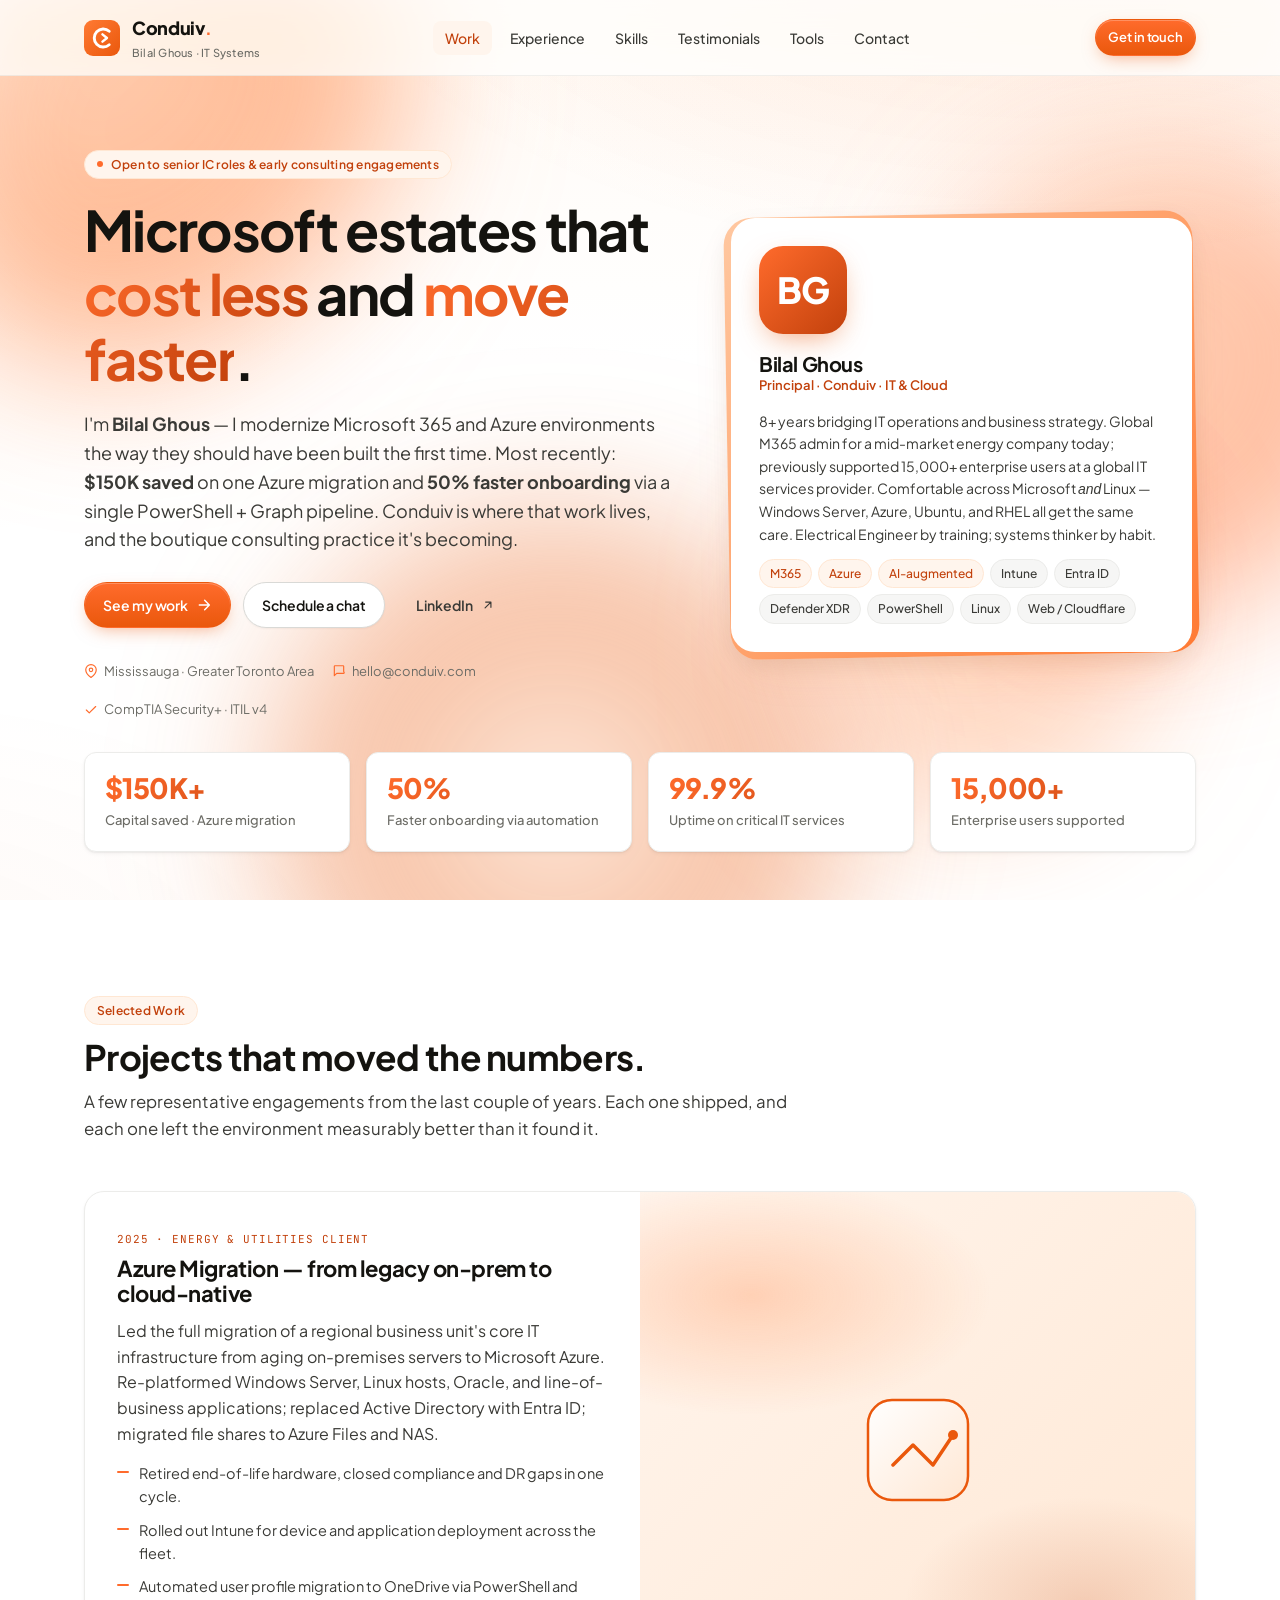
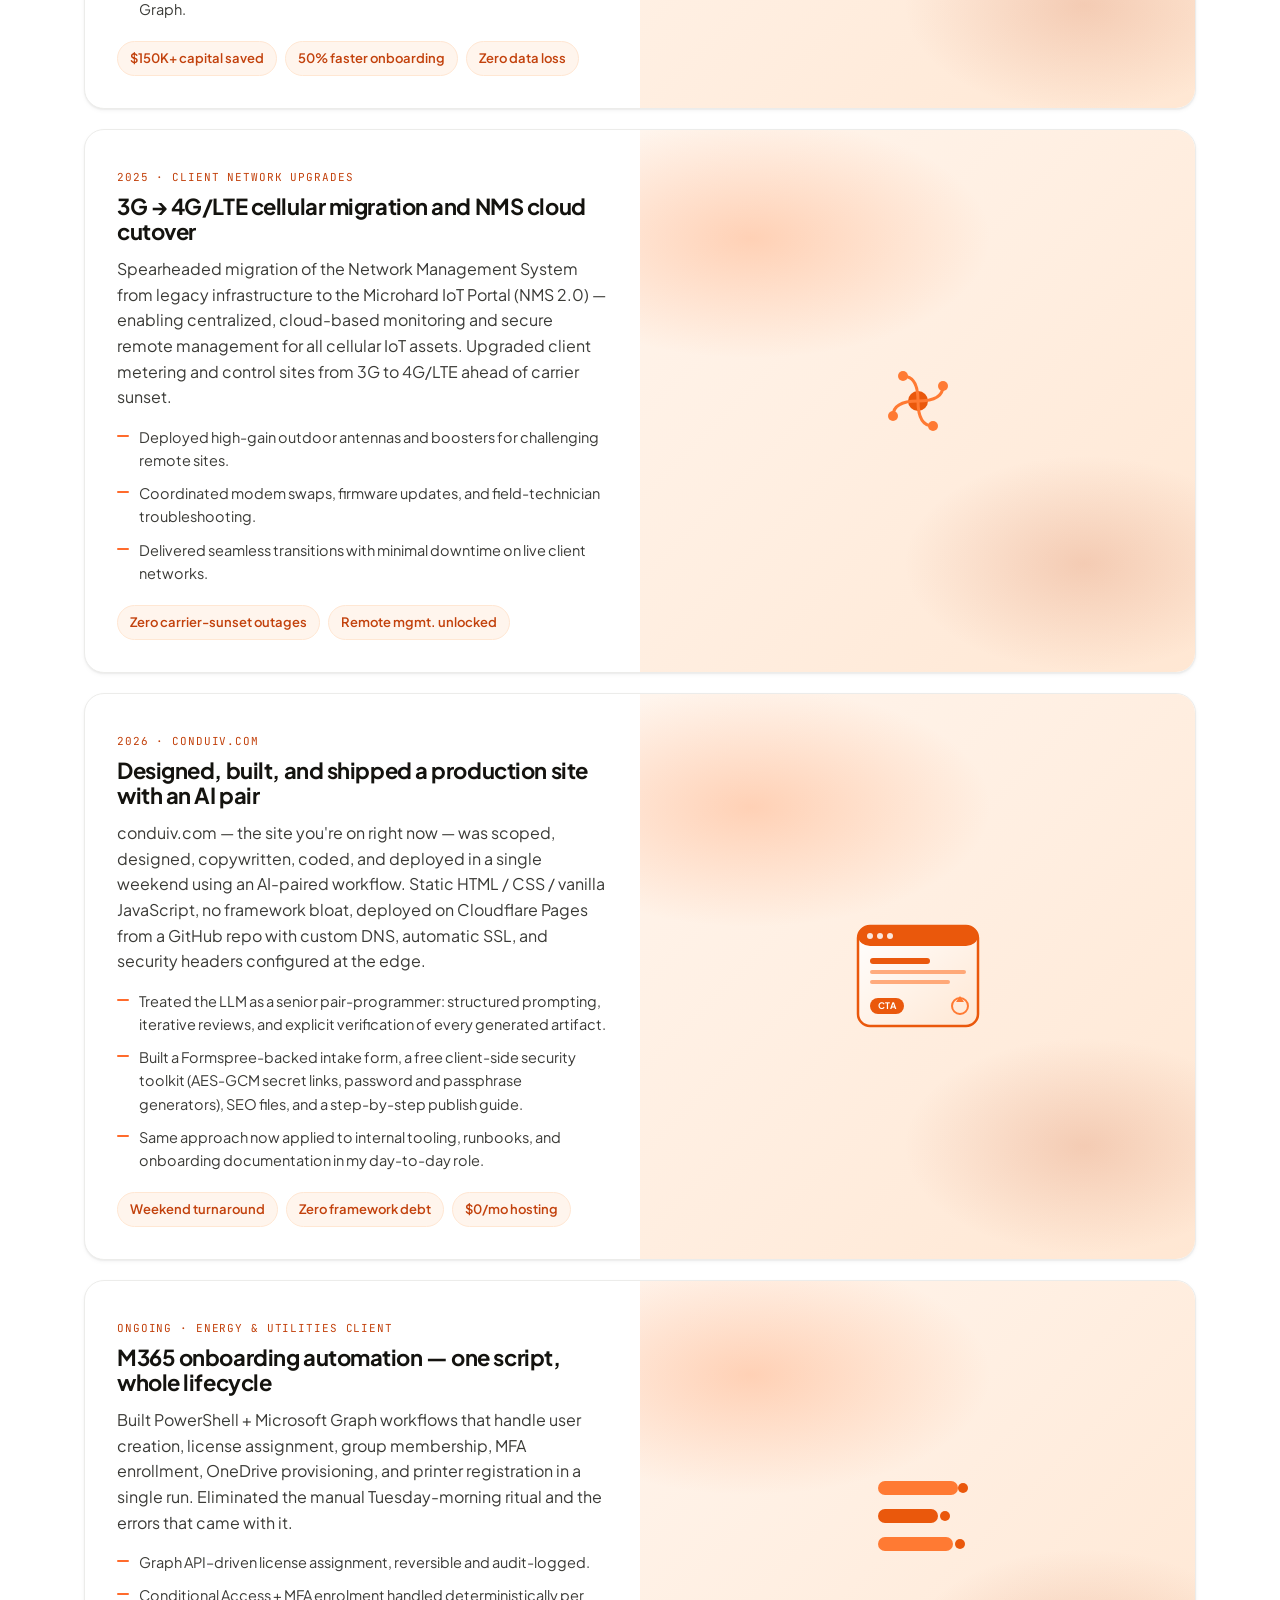
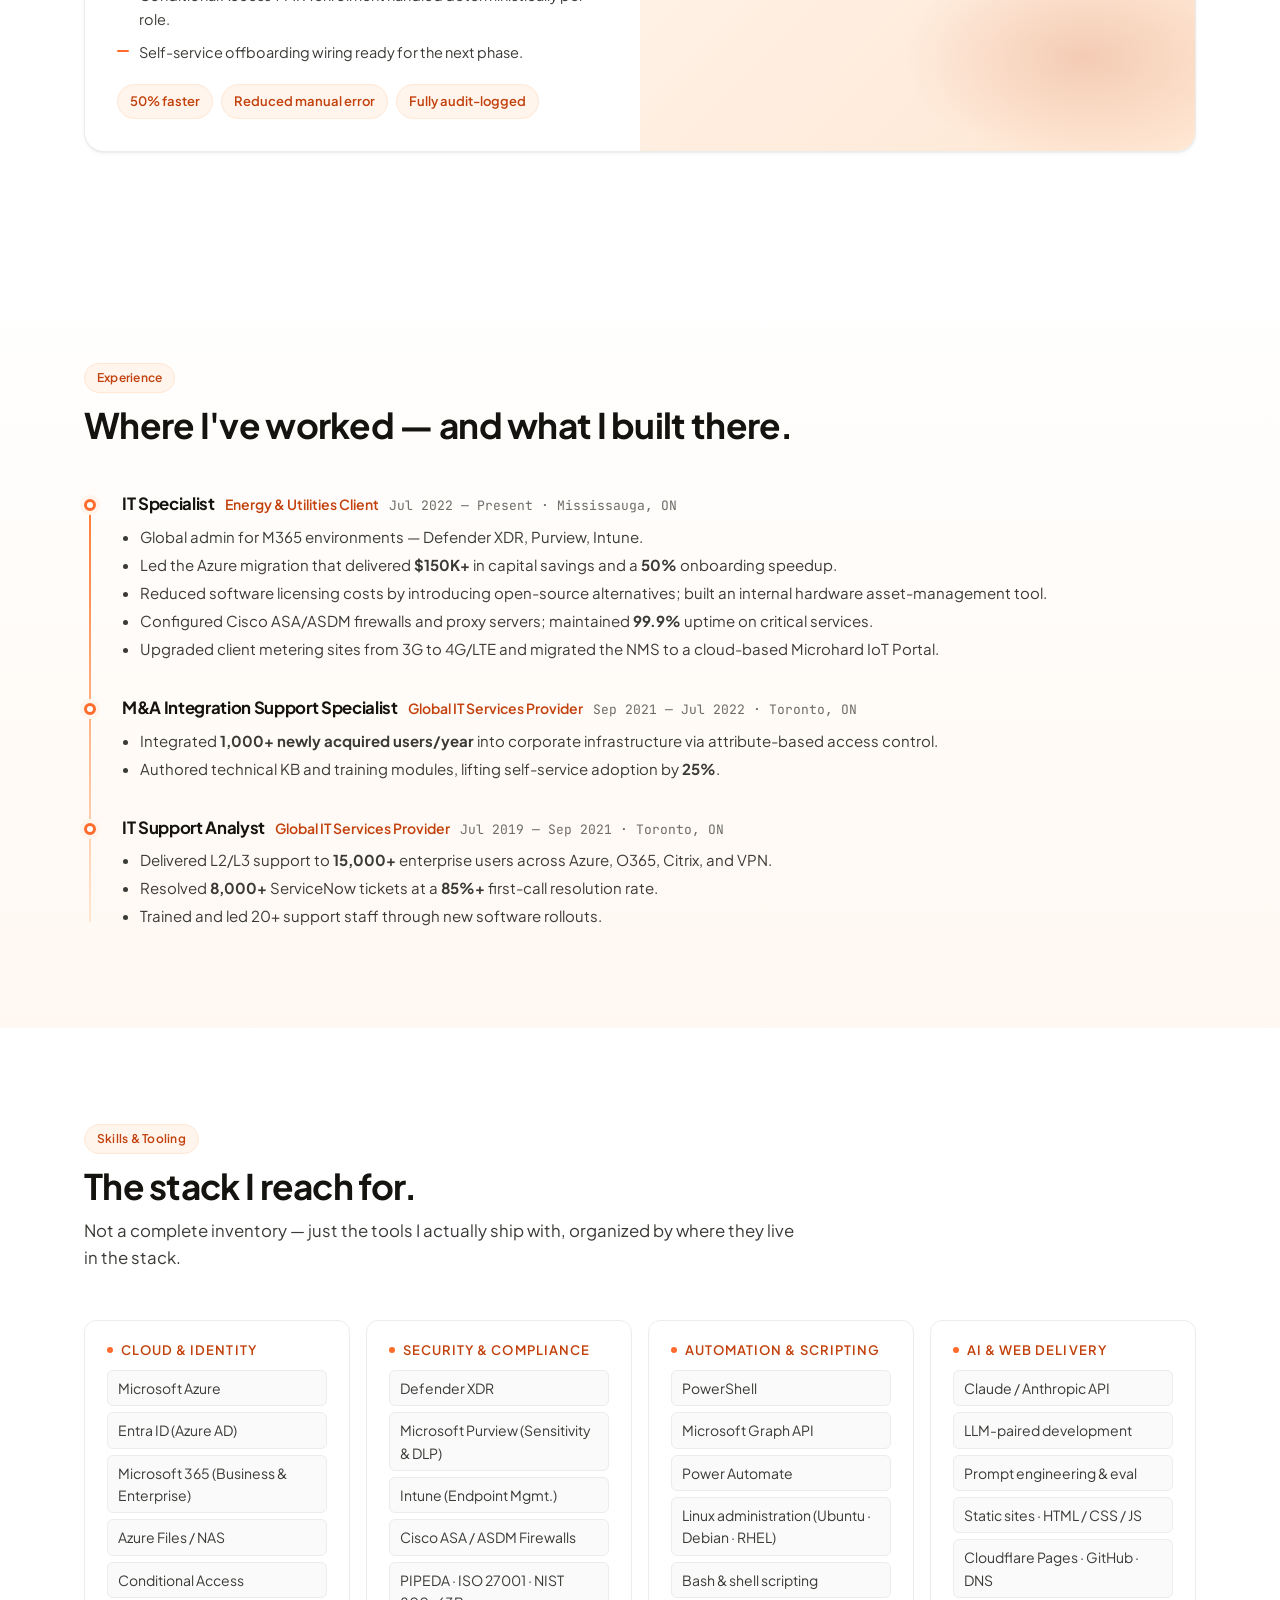
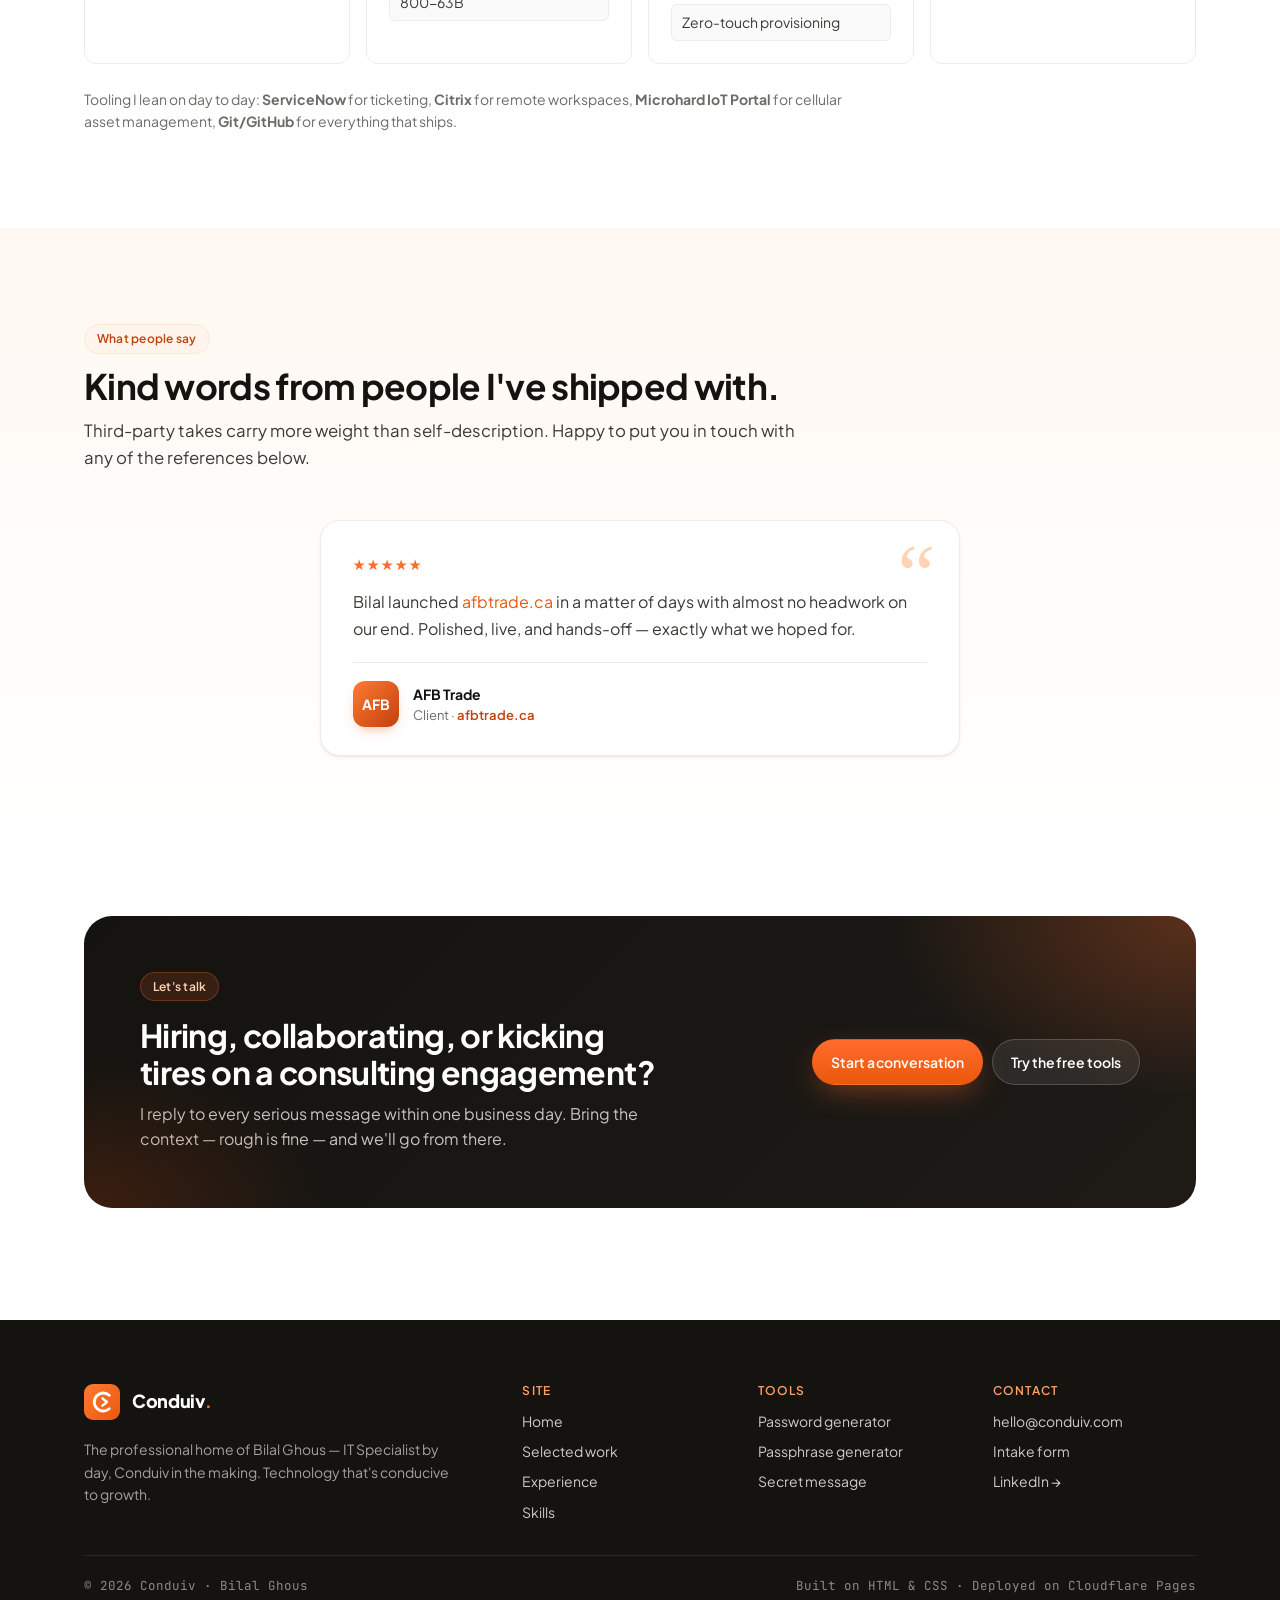
==== commit aeaf088f: "Security Hardening V2" ====
--- a/index.html
+++ b/index.html
@@ -10,8 +10,132 @@
 <link href="https://fonts.googleapis.com/css2?family=Plus+Jakarta+Sans:wght@400;500;600;700;800&family=JetBrains+Mono:wght@400;500&display=swap" rel="stylesheet">
 <link rel="stylesheet" href="styles.css">
 <link rel="icon" type="image/svg+xml" href="logo.svg">
+<link rel="canonical" href="https://conduiv.com/">
+
+<!-- Open Graph / social preview -->
+<meta property="og:type" content="website">
+<meta property="og:site_name" content="Conduiv">
+<meta property="og:title" content="Bilal Ghous — IT Specialist &amp; Systems Administrator · Conduiv">
+<meta property="og:description" content="Microsoft 365 and Azure estates that cost less and move faster. $150K saved on one migration · 50% faster onboarding. Boutique IT consulting from the Greater Toronto Area.">
+<meta property="og:url" content="https://conduiv.com/">
+<meta property="og:image" content="https://conduiv.com/logo.svg">
+<meta name="twitter:card" content="summary">
+<meta name="twitter:title" content="Bilal Ghous — IT Specialist &amp; Systems Administrator · Conduiv">
+<meta name="twitter:description" content="Microsoft 365 and Azure estates that cost less and move faster. Boutique IT consulting from the Greater Toronto Area.">
+<meta name="twitter:image" content="https://conduiv.com/logo.svg">
+
+<!-- Structured data: Person + ProfessionalService -->
+<script type="application/ld+json">
+{
+  "@context": "https://schema.org",
+  "@graph": [
+    {
+      "@type": "Person",
+      "@id": "https://conduiv.com/#bilal",
+      "name": "Bilal Ghous",
+      "givenName": "Bilal",
+      "familyName": "Ghous",
+      "jobTitle": "IT Specialist & Systems Administrator",
+      "email": "mailto:hello@conduiv.com",
+      "url": "https://conduiv.com/",
+      "sameAs": [
+        "https://www.linkedin.com/in/bilalghous/",
+        "https://github.com/Conduiv"
+      ],
+      "address": {
+        "@type": "PostalAddress",
+        "addressLocality": "Mississauga",
+        "addressRegion": "ON",
+        "addressCountry": "CA"
+      },
+      "alumniOf": {
+        "@type": "CollegeOrUniversity",
+        "name": "Electrical Engineering"
+      },
+      "hasCredential": [
+        { "@type": "EducationalOccupationalCredential", "name": "CompTIA Security+" },
+        { "@type": "EducationalOccupationalCredential", "name": "ITIL v4 Foundation" }
+      ],
+      "knowsAbout": [
+        "Microsoft 365", "Microsoft Azure", "Entra ID", "Intune",
+        "Microsoft Defender XDR", "Microsoft Purview", "PowerShell",
+        "Microsoft Graph API", "Linux administration", "Cisco ASA / ASDM",
+        "Cloudflare Pages", "IT consulting", "Cloud migration"
+      ],
+      "worksFor": { "@id": "https://conduiv.com/#conduiv" }
+    },
+    {
+      "@type": "ProfessionalService",
+      "@id": "https://conduiv.com/#conduiv",
+      "name": "Conduiv",
+      "description": "Boutique IT consulting practice specializing in Microsoft 365 tenant hardening, Azure infrastructure modernization, and process engineering for mid-market organizations.",
+      "url": "https://conduiv.com/",
+      "logo": "https://conduiv.com/logo.svg",
+      "image": "https://conduiv.com/logo.svg",
+      "email": "hello@conduiv.com",
+      "founder": { "@id": "https://conduiv.com/#bilal" },
+      "areaServed": {
+        "@type": "AdministrativeArea",
+        "name": "Canada"
+      },
+      "address": {
+        "@type": "PostalAddress",
+        "addressLocality": "Mississauga",
+        "addressRegion": "ON",
+        "addressCountry": "CA"
+      },
+      "slogan": "Technology that's conducive to growth",
+      "sameAs": [
+        "https://www.linkedin.com/in/bilalghous/",
+        "https://github.com/Conduiv"
+      ],
+      "hasOfferCatalog": {
+        "@type": "OfferCatalog",
+        "name": "Consulting services",
+        "itemListElement": [
+          {
+            "@type": "Offer",
+            "itemOffered": {
+              "@type": "Service",
+              "name": "Microsoft 365 Tenant Hardening",
+              "description": "Identity, licensing, and security posture review for M365 environments."
+            }
+          },
+          {
+            "@type": "Offer",
+            "itemOffered": {
+              "@type": "Service",
+              "name": "Infrastructure Modernization",
+              "description": "Lift-and-shift and greenfield Azure migrations with cost and performance outcomes."
+            }
+          },
+          {
+            "@type": "Offer",
+            "itemOffered": {
+              "@type": "Service",
+              "name": "Process Engineering",
+              "description": "PowerShell and Microsoft Graph automation for onboarding, offboarding, and lifecycle workflows."
+            }
+          }
+        ]
+      }
+    },
+    {
+      "@type": "WebSite",
+      "@id": "https://conduiv.com/#website",
+      "url": "https://conduiv.com/",
+      "name": "Conduiv",
+      "publisher": { "@id": "https://conduiv.com/#conduiv" },
+      "inLanguage": "en-CA"
+    }
+  ]
+}
+</script>
 </head>
 <body>
+
+<!-- Scroll progress bar -->
+<div class="scroll-progress" aria-hidden="true"></div>
 
 <!-- Living background orbs -->
 <div class="orbs" aria-hidden="true">
@@ -64,10 +188,10 @@
       <div>
         <span class="eyebrow"><span class="pulse"></span> Open to senior IC roles &amp; early consulting engagements</span>
         <h1>
-          IT systems, <span class="grad">engineered for scale</span> — Microsoft, security, and AI-augmented delivery.
+          Microsoft estates that <span class="grad">cost less</span> and <span class="grad">move faster</span>.
         </h1>
         <p class="hero-lead">
-          I'm <strong>Bilal Ghous</strong>, an IT Specialist and Systems Administrator based in the Greater Toronto Area. I architect and operate Microsoft 365 and Azure environments, automate the grind with PowerShell and Graph, and increasingly ship web presence and internal tools using AI-paired workflows — this very site was scoped, designed, and deployed in a weekend. Conduiv is where that work lives today, and the boutique consulting practice it'll become.
+          I'm <strong>Bilal Ghous</strong> — I modernize Microsoft 365 and Azure environments the way they should have been built the first time. Most recently: <strong>$150K saved</strong> on one Azure migration and <strong>50% faster onboarding</strong> via a single PowerShell + Graph pipeline. Conduiv is where that work lives, and the boutique consulting practice it's becoming.
         </p>
         <div class="hero-ctas">
           <a href="#work" class="btn btn-primary" data-magnetic>
@@ -103,8 +227,7 @@
           <h3>Bilal Ghous</h3>
           <div class="role">Principal · Conduiv · IT &amp; Cloud</div>
           <p class="bio">
-            8+ years bridging IT operations and business strategy. Global M365 admin at Rodan Energy, formerly
-            supported 15,000+ enterprise users at CompuCom. Electrical Engineer by training; systems thinker by habit.
+            8+ years bridging IT operations and business strategy. Global M365 admin for a mid-market energy company today; previously supported 15,000+ enterprise users at a global IT services provider. Comfortable across Microsoft <em>and</em> Linux — Windows Server, Azure, Ubuntu, and RHEL all get the same care. Electrical Engineer by training; systems thinker by habit.
           </p>
           <div class="portrait-badges">
             <span class="chip orange">M365</span>
@@ -114,6 +237,7 @@
             <span class="chip">Entra ID</span>
             <span class="chip">Defender XDR</span>
             <span class="chip">PowerShell</span>
+            <span class="chip">Linux</span>
             <span class="chip">Web / Cloudflare</span>
           </div>
         </div>
@@ -142,10 +266,10 @@
     <!-- Case 1: Azure Migration -->
     <article class="case" data-reveal>
       <div class="case-body">
-        <span class="case-tag">2025 · Rodan Energy</span>
+        <span class="case-tag">2025 · Energy &amp; Utilities Client</span>
         <h3>Azure Migration — from legacy on-prem to cloud-native</h3>
         <p>
-          Led the full migration of Rodan West's core IT infrastructure from aging on-premises servers to Microsoft Azure. Re-platformed Windows Server, Oracle, and line-of-business applications; replaced Active Directory with Entra ID; migrated file shares to Azure Files and NAS.
+          Led the full migration of a regional business unit's core IT infrastructure from aging on-premises servers to Microsoft Azure. Re-platformed Windows Server, Linux hosts, Oracle, and line-of-business applications; replaced Active Directory with Entra ID; migrated file shares to Azure Files and NAS.
         </p>
         <ul>
           <li>Retired end-of-life hardware, closed compliance and DR gaps in one cycle.</li>
@@ -214,7 +338,7 @@
         <ul>
           <li>Treated the LLM as a senior pair-programmer: structured prompting, iterative reviews, and explicit verification of every generated artifact.</li>
           <li>Built a Formspree-backed intake form, a free client-side security toolkit (AES-GCM secret links, password and passphrase generators), SEO files, and a step-by-step publish guide.</li>
-          <li>Same approach now applied to internal tooling, runbooks, and onboarding documentation at Rodan.</li>
+          <li>Same approach now applied to internal tooling, runbooks, and onboarding documentation in my day-to-day role.</li>
         </ul>
         <div class="kpis">
           <span class="kpi">Weekend turnaround</span>
@@ -246,7 +370,7 @@
     <!-- Case 3: Onboarding Automation -->
     <article class="case" data-reveal>
       <div class="case-body">
-        <span class="case-tag">Ongoing · Rodan Energy</span>
+        <span class="case-tag">Ongoing · Energy &amp; Utilities Client</span>
         <h3>M365 onboarding automation — one script, whole lifecycle</h3>
         <p>
           Built PowerShell + Microsoft Graph workflows that handle user creation, license assignment, group membership, MFA enrollment, OneDrive provisioning, and printer registration in a single run. Eliminated the manual Tuesday-morning ritual and the errors that came with it.
@@ -288,7 +412,7 @@
       <div class="t-item">
         <div class="t-head">
           <h3>IT Specialist</h3>
-          <span class="t-company">Rodan Energy Solutions Inc.</span>
+          <span class="t-company">Energy &amp; Utilities Client</span>
           <span class="t-dates">Jul 2022 — Present · Mississauga, ON</span>
         </div>
         <div class="t-body">
@@ -305,7 +429,7 @@
       <div class="t-item">
         <div class="t-head">
           <h3>M&amp;A Integration Support Specialist</h3>
-          <span class="t-company">CompuCom Systems</span>
+          <span class="t-company">Global IT Services Provider</span>
           <span class="t-dates">Sep 2021 — Jul 2022 · Toronto, ON</span>
         </div>
         <div class="t-body">
@@ -319,7 +443,7 @@
       <div class="t-item">
         <div class="t-head">
           <h3>IT Support Analyst</h3>
-          <span class="t-company">CompuCom Systems</span>
+          <span class="t-company">Global IT Services Provider</span>
           <span class="t-dates">Jul 2019 — Sep 2021 · Toronto, ON</span>
         </div>
         <div class="t-body">
@@ -370,7 +494,8 @@
           <li>PowerShell</li>
           <li>Microsoft Graph API</li>
           <li>Power Automate</li>
-          <li>Bash / shell</li>
+          <li>Linux administration (Ubuntu · Debian · RHEL)</li>
+          <li>Bash &amp; shell scripting</li>
           <li>Zero-touch provisioning</li>
         </ul>
       </div>
--- a/styles.css
+++ b/styles.css
@@ -1241,4 +1241,28 @@
   @supports not (view-transition-name: root) {
     main { animation: none !important; }
   }
-}
+  .scroll-progress::before { transition: none !important; }
+}
+
+/* ---------- Scroll progress bar ---------- */
+.scroll-progress {
+  position: fixed;
+  top: 0;
+  left: 0;
+  right: 0;
+  height: 3px;
+  z-index: 9999;
+  pointer-events: none;
+  background: transparent;
+}
+.scroll-progress::before {
+  content: "";
+  display: block;
+  height: 100%;
+  width: 100%;
+  background: linear-gradient(90deg, var(--o-400), var(--o-600));
+  transform-origin: 0 50%;
+  transform: scaleX(var(--scroll, 0));
+  transition: transform 60ms linear;
+  box-shadow: 0 1px 8px rgba(234, 88, 12, 0.35);
+}
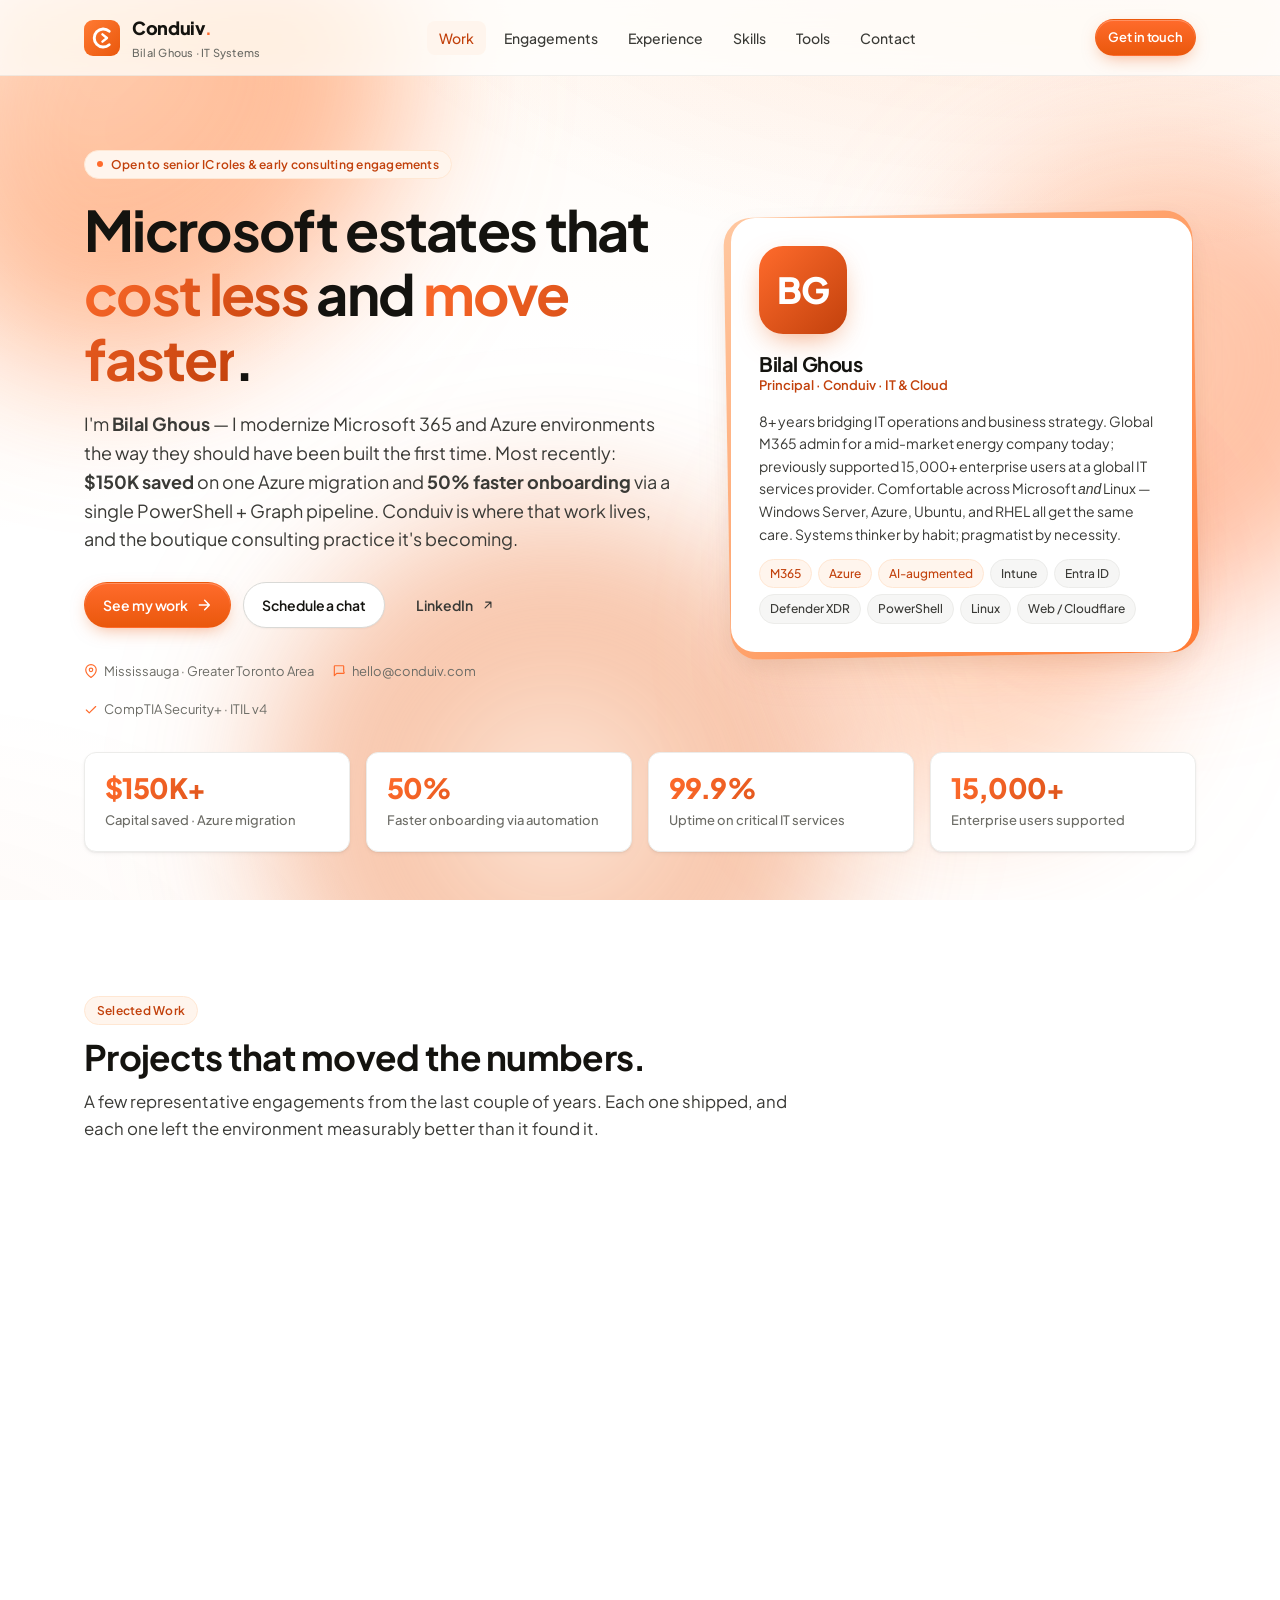
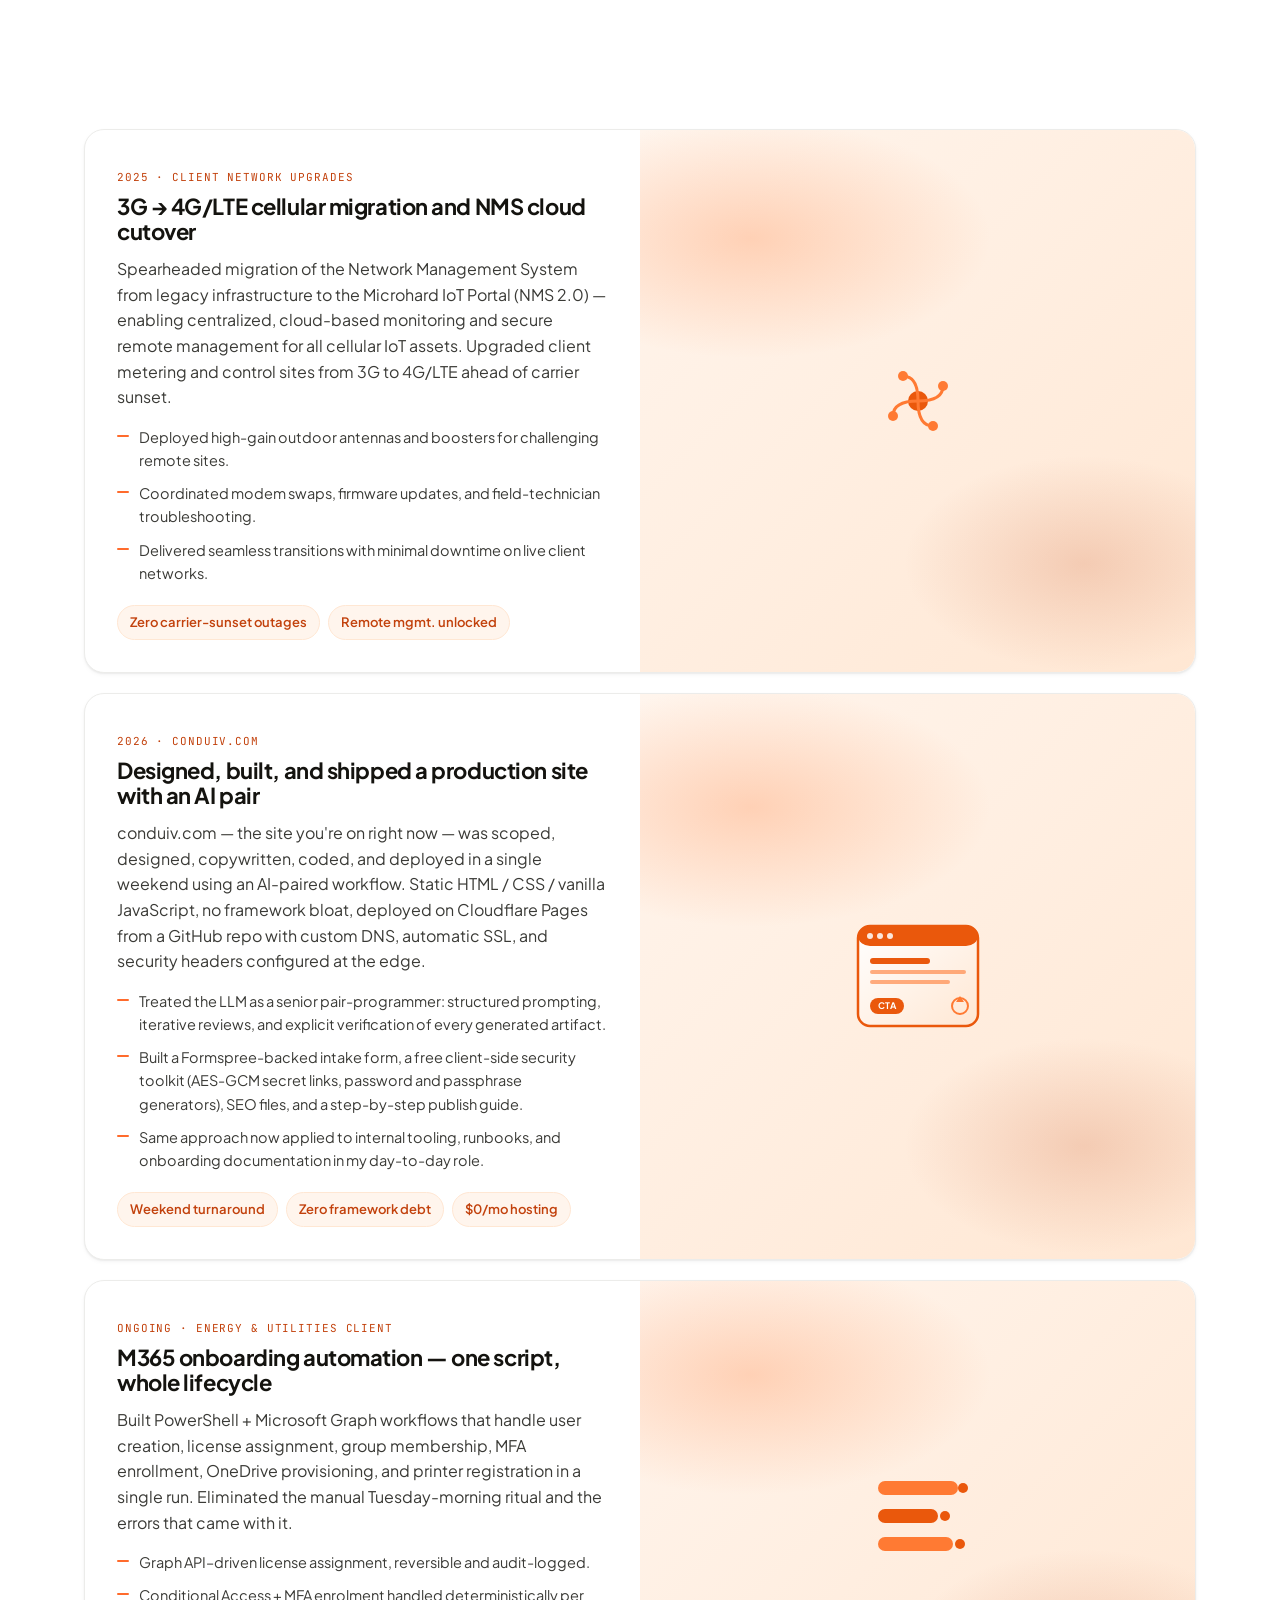
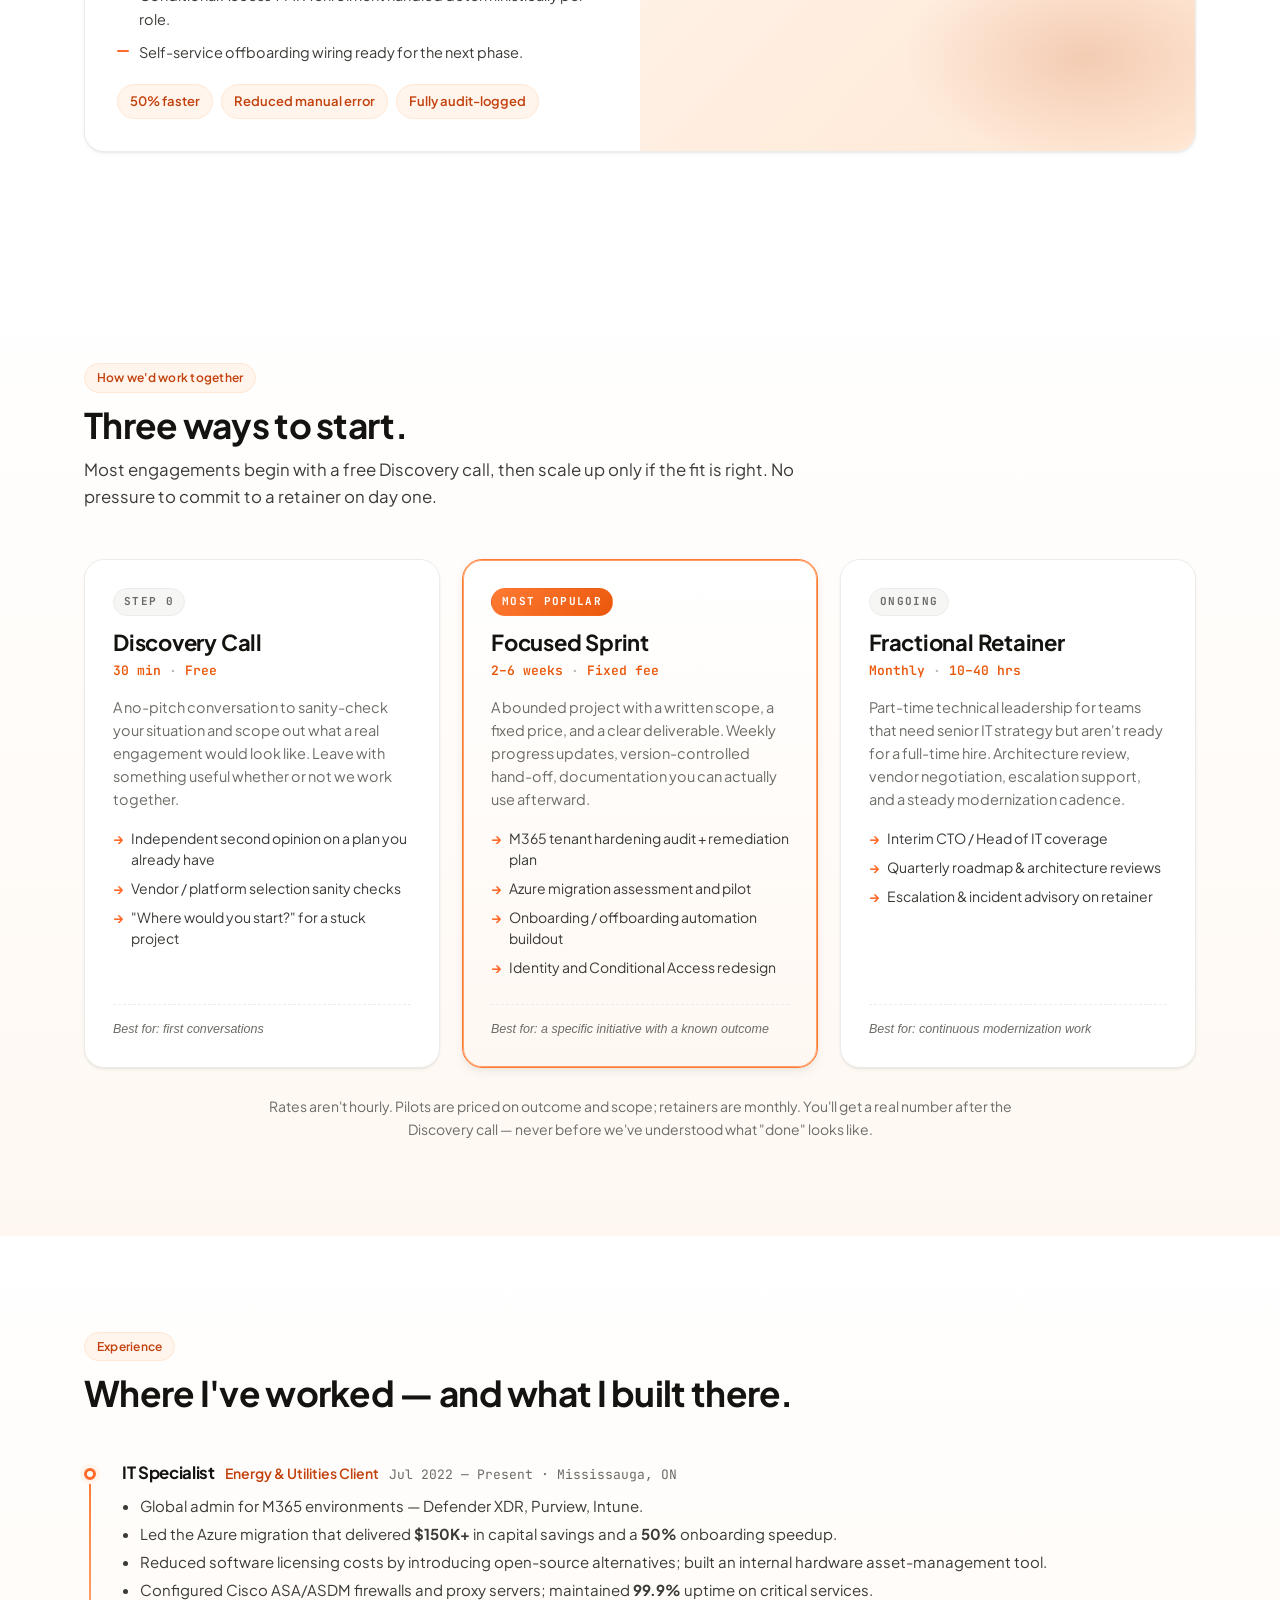
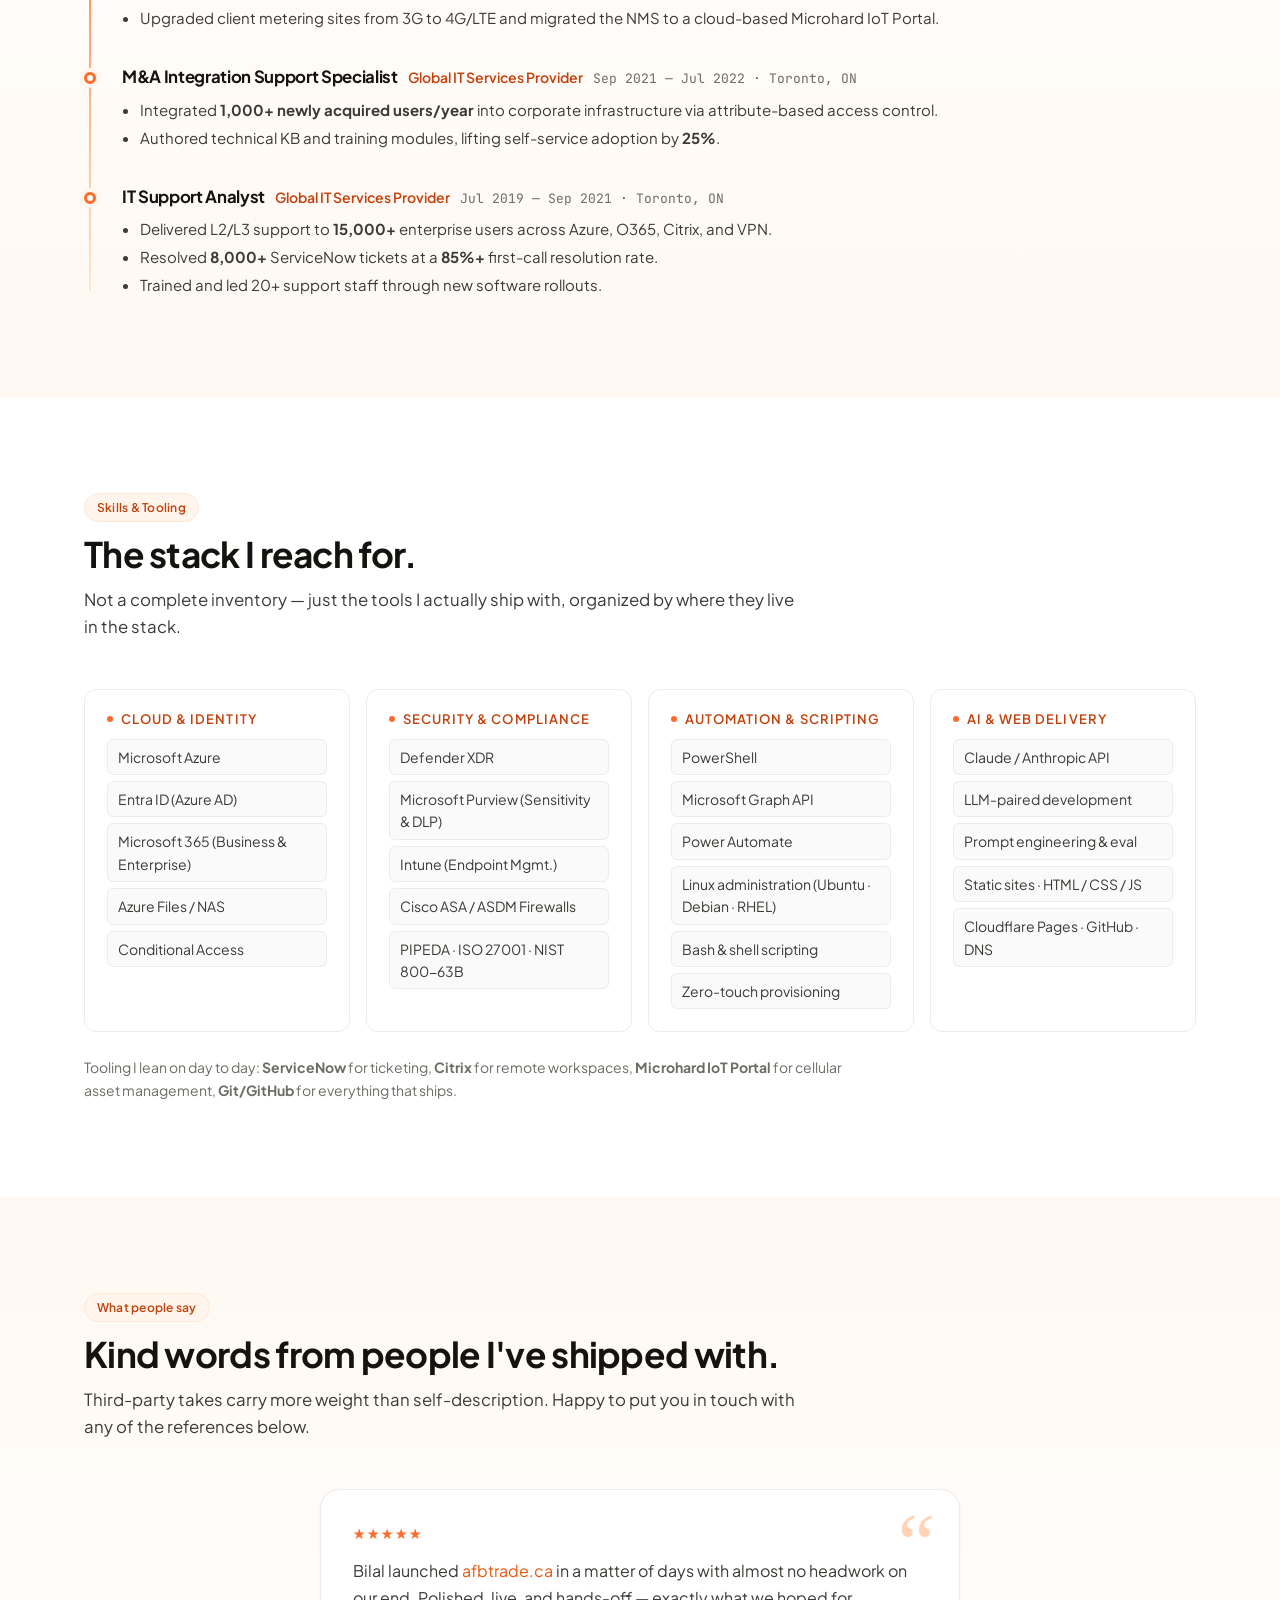
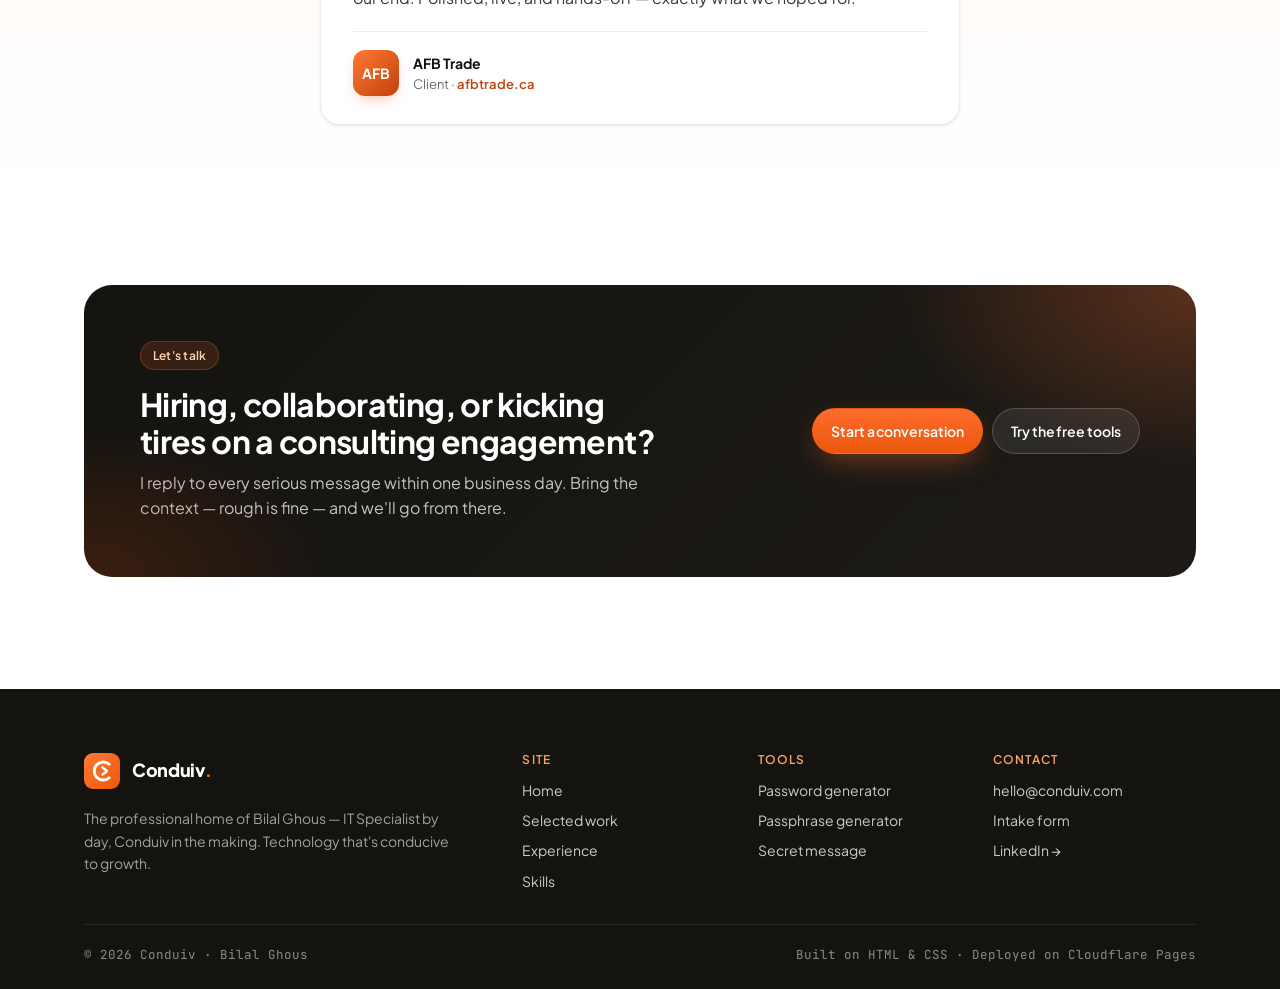
==== commit 6d4e8574: "ProductionFinal" ====
--- a/index.html
+++ b/index.html
@@ -18,11 +18,11 @@
 <meta property="og:title" content="Bilal Ghous — IT Specialist &amp; Systems Administrator · Conduiv">
 <meta property="og:description" content="Microsoft 365 and Azure estates that cost less and move faster. $150K saved on one migration · 50% faster onboarding. Boutique IT consulting from the Greater Toronto Area.">
 <meta property="og:url" content="https://conduiv.com/">
-<meta property="og:image" content="https://conduiv.com/logo.svg">
+<meta property="og:image" content="https://conduiv.com/og-image.svg">
 <meta name="twitter:card" content="summary">
 <meta name="twitter:title" content="Bilal Ghous — IT Specialist &amp; Systems Administrator · Conduiv">
 <meta name="twitter:description" content="Microsoft 365 and Azure estates that cost less and move faster. Boutique IT consulting from the Greater Toronto Area.">
-<meta name="twitter:image" content="https://conduiv.com/logo.svg">
+<meta name="twitter:image" content="https://conduiv.com/og-image.svg">
 
 <!-- Structured data: Person + ProfessionalService -->
 <script type="application/ld+json">
@@ -48,10 +48,6 @@
         "addressRegion": "ON",
         "addressCountry": "CA"
       },
-      "alumniOf": {
-        "@type": "CollegeOrUniversity",
-        "name": "Electrical Engineering"
-      },
       "hasCredential": [
         { "@type": "EducationalOccupationalCredential", "name": "CompTIA Security+" },
         { "@type": "EducationalOccupationalCredential", "name": "ITIL v4 Foundation" }
@@ -70,8 +66,8 @@
       "name": "Conduiv",
       "description": "Boutique IT consulting practice specializing in Microsoft 365 tenant hardening, Azure infrastructure modernization, and process engineering for mid-market organizations.",
       "url": "https://conduiv.com/",
-      "logo": "https://conduiv.com/logo.svg",
-      "image": "https://conduiv.com/logo.svg",
+      "logo": "https://conduiv.com/og-image.svg",
+      "image": "https://conduiv.com/og-image.svg",
       "email": "hello@conduiv.com",
       "founder": { "@id": "https://conduiv.com/#bilal" },
       "areaServed": {
@@ -168,9 +164,9 @@
     <nav>
       <ul class="navlinks">
         <li><a href="#work" class="active">Work</a></li>
+        <li><a href="#engagement">Engagements</a></li>
         <li><a href="#experience">Experience</a></li>
         <li><a href="#skills">Skills</a></li>
-        <li><a href="#testimonials">Testimonials</a></li>
         <li><a href="tools.html">Tools</a></li>
         <li><a href="contact.html">Contact</a></li>
       </ul>
@@ -227,7 +223,7 @@
           <h3>Bilal Ghous</h3>
           <div class="role">Principal · Conduiv · IT &amp; Cloud</div>
           <p class="bio">
-            8+ years bridging IT operations and business strategy. Global M365 admin for a mid-market energy company today; previously supported 15,000+ enterprise users at a global IT services provider. Comfortable across Microsoft <em>and</em> Linux — Windows Server, Azure, Ubuntu, and RHEL all get the same care. Electrical Engineer by training; systems thinker by habit.
+            8+ years bridging IT operations and business strategy. Global M365 admin for a mid-market energy company today; previously supported 15,000+ enterprise users at a global IT services provider. Comfortable across Microsoft <em>and</em> Linux — Windows Server, Azure, Ubuntu, and RHEL all get the same care. Systems thinker by habit; pragmatist by necessity.
           </p>
           <div class="portrait-badges">
             <span class="chip orange">M365</span>
@@ -397,6 +393,63 @@
         </svg>
       </div>
     </article>
+  </div>
+</section>
+
+<!-- ENGAGEMENT MODELS -->
+<section class="section" id="engagement" style="background: linear-gradient(180deg, #fff, #fff8f2);">
+  <div class="container">
+    <div class="section-head">
+      <span class="eyebrow">How we'd work together</span>
+      <h2>Three ways to start.</h2>
+      <p>Most engagements begin with a free Discovery call, then scale up only if the fit is right. No pressure to commit to a retainer on day one.</p>
+    </div>
+
+    <div class="engagement-grid">
+      <article class="engagement" data-reveal>
+        <div class="eng-badge">Step 0</div>
+        <h3>Discovery Call</h3>
+        <div class="eng-meta"><span>30 min</span><span class="dot-sep">·</span><span>Free</span></div>
+        <p class="eng-body">A no-pitch conversation to sanity-check your situation and scope out what a real engagement would look like. Leave with something useful whether or not we work together.</p>
+        <ul class="eng-list">
+          <li>Independent second opinion on a plan you already have</li>
+          <li>Vendor / platform selection sanity checks</li>
+          <li>"Where would you start?" for a stuck project</li>
+        </ul>
+        <div class="eng-tag">Best for: first conversations</div>
+      </article>
+
+      <article class="engagement featured" data-reveal data-reveal-delay="80">
+        <div class="eng-badge eng-badge-hot">Most popular</div>
+        <h3>Focused Sprint</h3>
+        <div class="eng-meta"><span>2–6 weeks</span><span class="dot-sep">·</span><span>Fixed fee</span></div>
+        <p class="eng-body">A bounded project with a written scope, a fixed price, and a clear deliverable. Weekly progress updates, version-controlled hand-off, documentation you can actually use afterward.</p>
+        <ul class="eng-list">
+          <li>M365 tenant hardening audit + remediation plan</li>
+          <li>Azure migration assessment and pilot</li>
+          <li>Onboarding / offboarding automation buildout</li>
+          <li>Identity and Conditional Access redesign</li>
+        </ul>
+        <div class="eng-tag">Best for: a specific initiative with a known outcome</div>
+      </article>
+
+      <article class="engagement" data-reveal data-reveal-delay="160">
+        <div class="eng-badge">Ongoing</div>
+        <h3>Fractional Retainer</h3>
+        <div class="eng-meta"><span>Monthly</span><span class="dot-sep">·</span><span>10–40 hrs</span></div>
+        <p class="eng-body">Part-time technical leadership for teams that need senior IT strategy but aren't ready for a full-time hire. Architecture review, vendor negotiation, escalation support, and a steady modernization cadence.</p>
+        <ul class="eng-list">
+          <li>Interim CTO / Head of IT coverage</li>
+          <li>Quarterly roadmap &amp; architecture reviews</li>
+          <li>Escalation &amp; incident advisory on retainer</li>
+        </ul>
+        <div class="eng-tag">Best for: continuous modernization work</div>
+      </article>
+    </div>
+
+    <p class="eng-footer">
+      Rates aren't hourly. Pilots are priced on outcome and scope; retainers are monthly. You'll get a real number after the Discovery call — never before we've understood what "done" looks like.
+    </p>
   </div>
 </section>
 
--- a/styles.css
+++ b/styles.css
@@ -1244,6 +1244,200 @@
   .scroll-progress::before { transition: none !important; }
 }
 
+/* ---------- Engagement Models ---------- */
+.engagement-grid {
+  display: grid;
+  grid-template-columns: repeat(3, 1fr);
+  gap: 22px;
+  margin-top: 24px;
+}
+@media (max-width: 960px) {
+  .engagement-grid { grid-template-columns: 1fr; }
+}
+.engagement {
+  position: relative;
+  background: var(--n-0);
+  border: 1px solid var(--n-100);
+  border-radius: var(--radius-lg);
+  padding: 28px;
+  box-shadow: var(--shadow-sm);
+  display: flex;
+  flex-direction: column;
+  transition: transform 0.25s ease, box-shadow 0.25s ease, border-color 0.25s ease;
+}
+.engagement:hover {
+  transform: translateY(-3px);
+  box-shadow: var(--shadow-md);
+  border-color: var(--o-200);
+}
+.engagement.featured {
+  border-color: var(--o-400);
+  background: linear-gradient(180deg, #fff, #fff8f2);
+  box-shadow: 0 0 0 1px var(--o-300) inset, var(--shadow-md);
+}
+.eng-badge {
+  display: inline-block;
+  font-family: var(--font-mono);
+  font-size: 11px;
+  font-weight: 700;
+  letter-spacing: 0.12em;
+  text-transform: uppercase;
+  color: var(--n-500);
+  background: var(--n-50);
+  border: 1px solid var(--n-100);
+  padding: 4px 10px;
+  border-radius: 999px;
+  margin-bottom: 14px;
+  align-self: flex-start;
+}
+.eng-badge-hot {
+  color: var(--n-0);
+  background: linear-gradient(135deg, var(--o-400), var(--o-600));
+  border-color: transparent;
+}
+.engagement h3 {
+  font-size: 22px;
+  font-weight: 700;
+  margin: 0 0 6px;
+  letter-spacing: -0.01em;
+  color: var(--n-900);
+}
+.eng-meta {
+  font-family: var(--font-mono);
+  font-size: 13px;
+  color: var(--o-600);
+  font-weight: 600;
+  margin-bottom: 14px;
+  display: flex;
+  align-items: center;
+  gap: 8px;
+}
+.dot-sep { color: var(--n-300); }
+.eng-body {
+  font-size: 14.5px;
+  line-height: 1.6;
+  color: var(--n-500);
+  margin: 0 0 16px;
+}
+.eng-list {
+  list-style: none;
+  padding: 0;
+  margin: 0 0 18px;
+  font-size: 14px;
+  color: var(--n-700);
+}
+.eng-list li {
+  position: relative;
+  padding-left: 18px;
+  margin-bottom: 8px;
+  line-height: 1.5;
+}
+.eng-list li::before {
+  content: "→";
+  position: absolute;
+  left: 0;
+  color: var(--o-500);
+  font-weight: 700;
+}
+.eng-tag {
+  margin-top: auto;
+  padding-top: 14px;
+  border-top: 1px dashed var(--n-100);
+  font-size: 12.5px;
+  color: var(--n-500);
+  font-style: italic;
+}
+.eng-footer {
+  margin-top: 28px;
+  text-align: center;
+  font-size: 14px;
+  color: var(--n-500);
+  max-width: 760px;
+  margin-left: auto;
+  margin-right: auto;
+}
+
+/* ---------- FAQ ---------- */
+.faq-list {
+  margin-top: 20px;
+  display: flex;
+  flex-direction: column;
+  gap: 10px;
+}
+.faq {
+  background: var(--n-0);
+  border: 1px solid var(--n-100);
+  border-radius: var(--radius);
+  box-shadow: var(--shadow-xs);
+  overflow: hidden;
+  transition: border-color 0.2s ease, box-shadow 0.2s ease;
+}
+.faq[open] {
+  border-color: var(--o-200);
+  box-shadow: var(--shadow-sm);
+}
+.faq summary {
+  list-style: none;
+  cursor: pointer;
+  padding: 18px 22px;
+  font-weight: 600;
+  font-size: 16px;
+  color: var(--n-900);
+  display: flex;
+  justify-content: space-between;
+  align-items: center;
+  gap: 16px;
+  transition: color 0.2s ease;
+}
+.faq summary::-webkit-details-marker { display: none; }
+.faq summary::after {
+  content: "+";
+  font-family: var(--font-mono);
+  font-size: 22px;
+  color: var(--o-500);
+  font-weight: 400;
+  transition: transform 0.25s ease;
+  flex-shrink: 0;
+}
+.faq[open] summary::after {
+  content: "−";
+  transform: rotate(180deg);
+}
+.faq summary:hover { color: var(--o-600); }
+.faq-body {
+  padding: 0 22px 20px;
+  font-size: 14.5px;
+  line-height: 1.65;
+  color: var(--n-500);
+}
+
+/* ---------- Print stylesheet ---------- */
+@media print {
+  .orbs, .scroll-progress, .topnav, .nav-cta, .hero-ctas, .foot,
+  .footer, .turnstile-widget, [data-turnstile] { display: none !important; }
+  body { background: white; color: black; }
+  .hero, .section, .section-tight {
+    padding: 12mm 0 !important;
+    break-inside: avoid;
+  }
+  .case, .engagement, .quote, .t-item {
+    break-inside: avoid;
+    box-shadow: none !important;
+    border: 1px solid #ccc !important;
+  }
+  a { color: black; text-decoration: none; }
+  a[href^="http"]::after {
+    content: " (" attr(href) ")";
+    font-size: 10px;
+    color: #666;
+  }
+  .metric .n, h1 .grad, .grad {
+    -webkit-text-fill-color: currentColor !important;
+    background: none !important;
+    color: #c2410c !important;
+  }
+}
+
 /* ---------- Scroll progress bar ---------- */
 .scroll-progress {
   position: fixed;
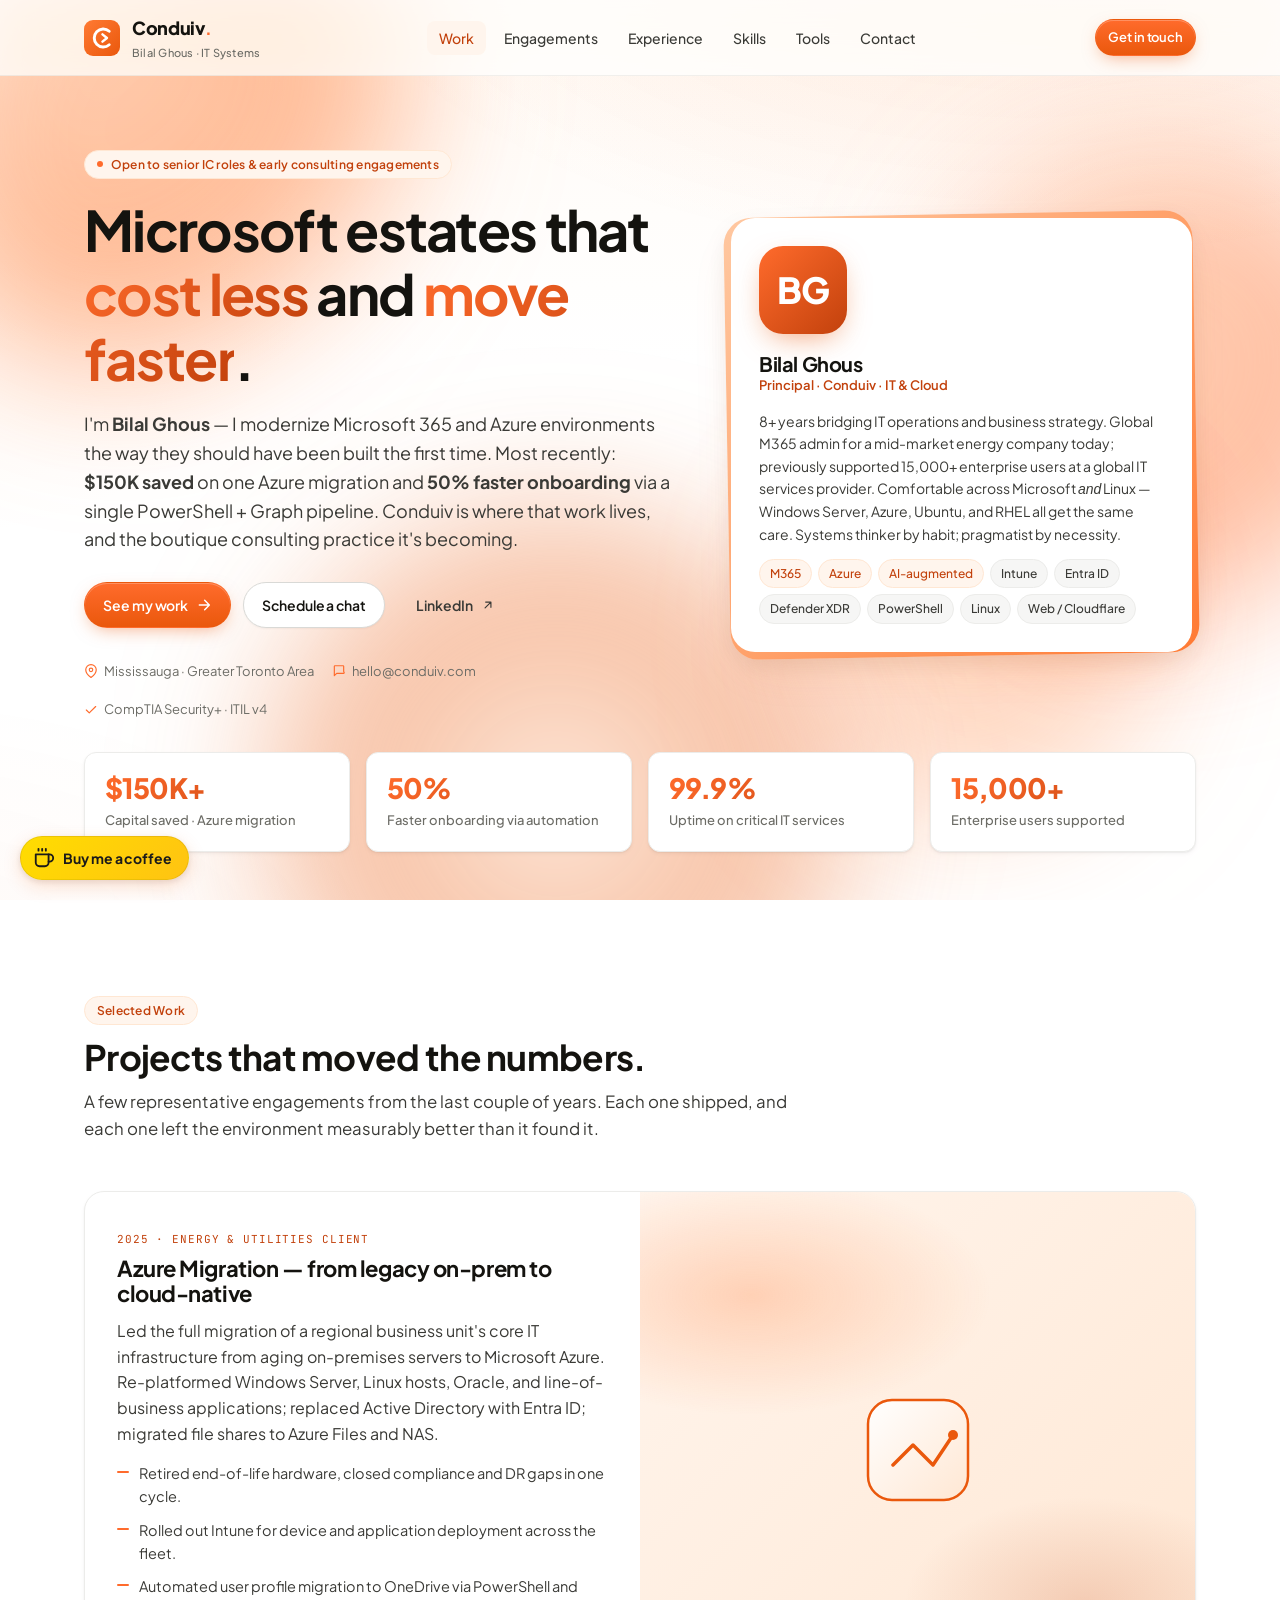
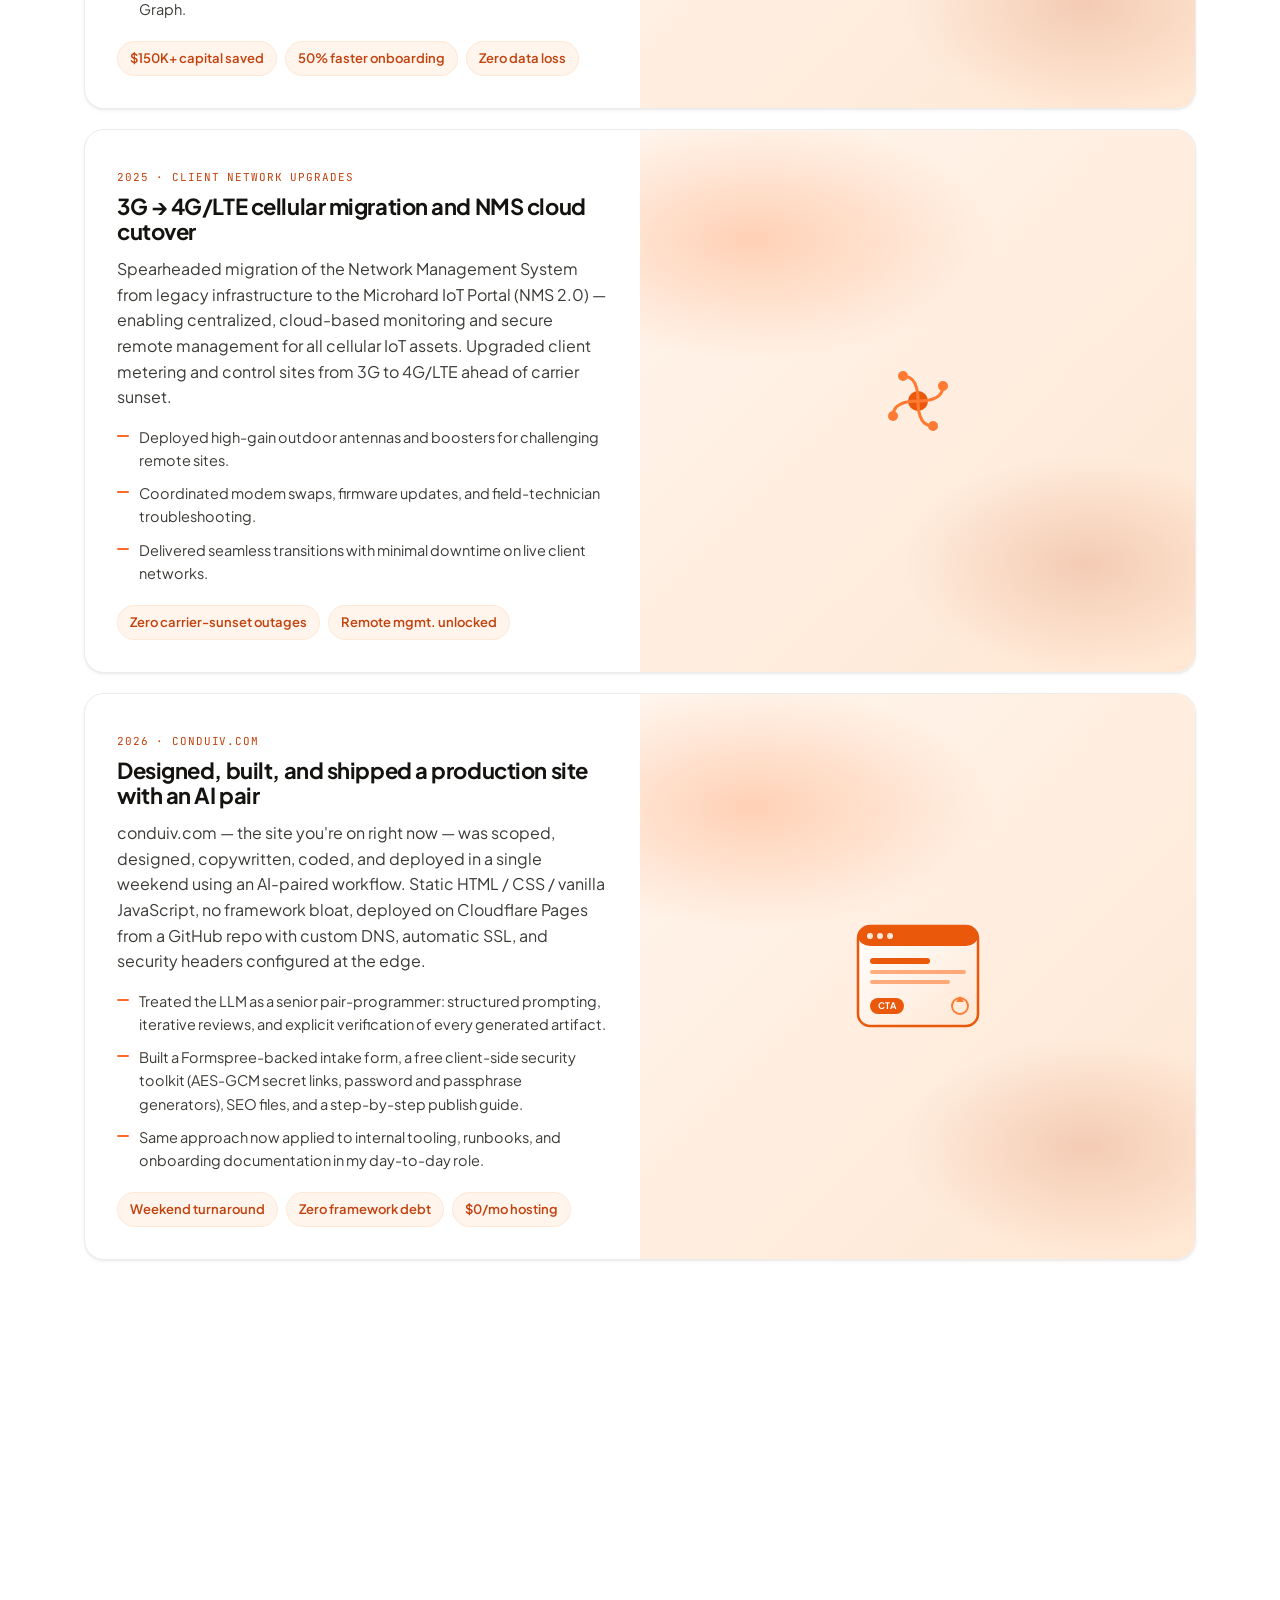
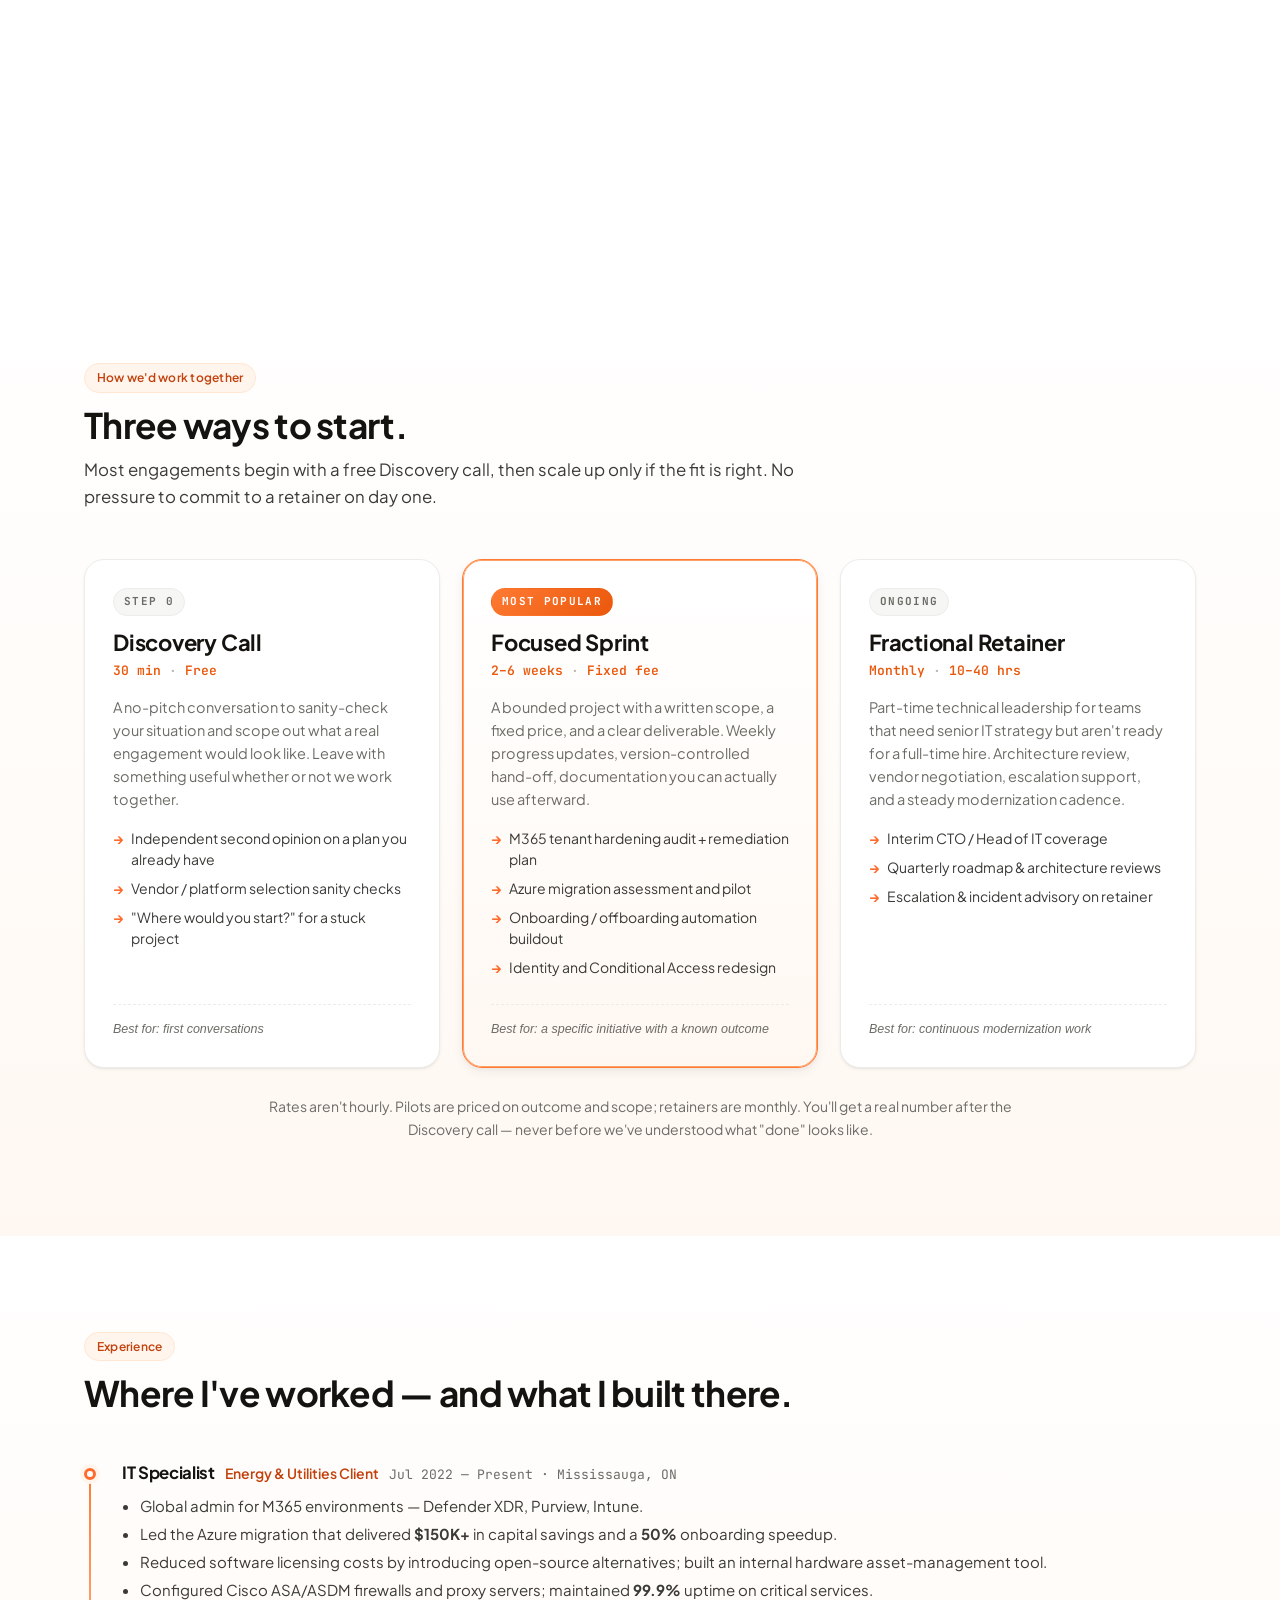
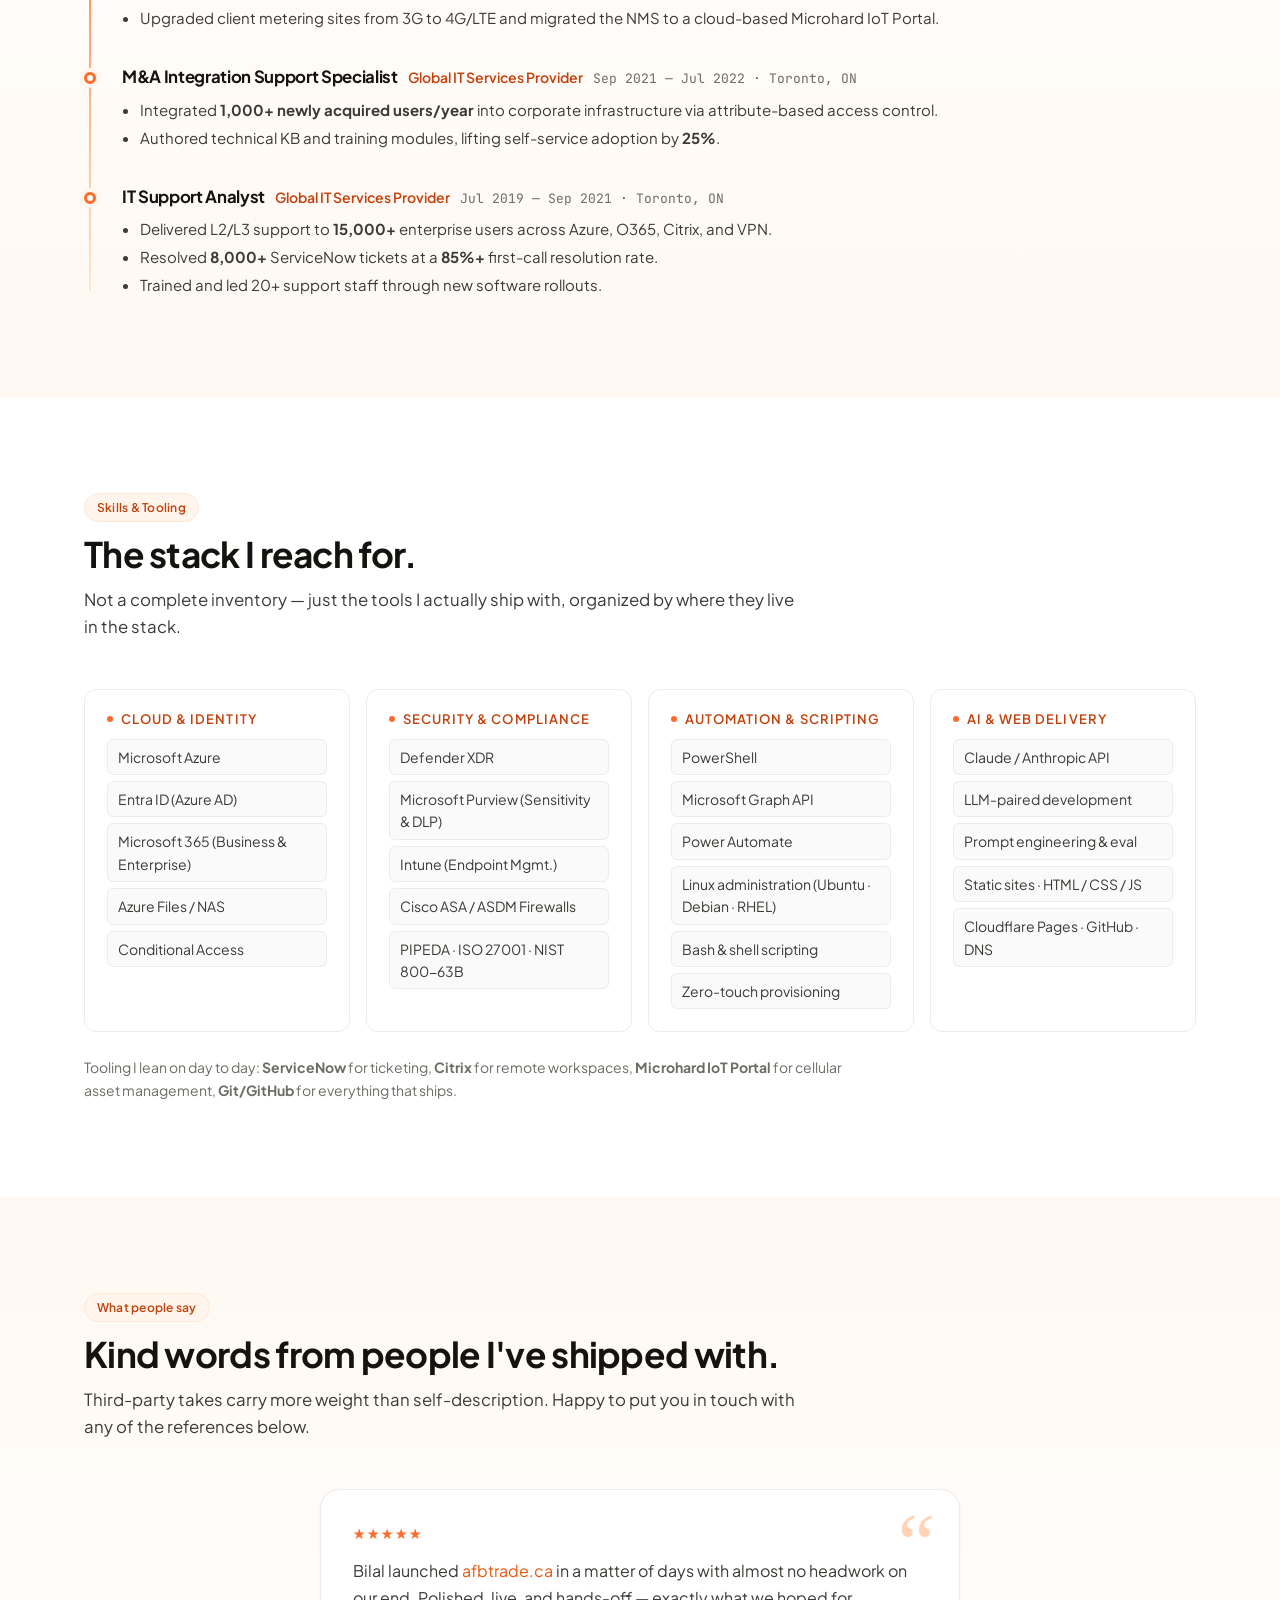
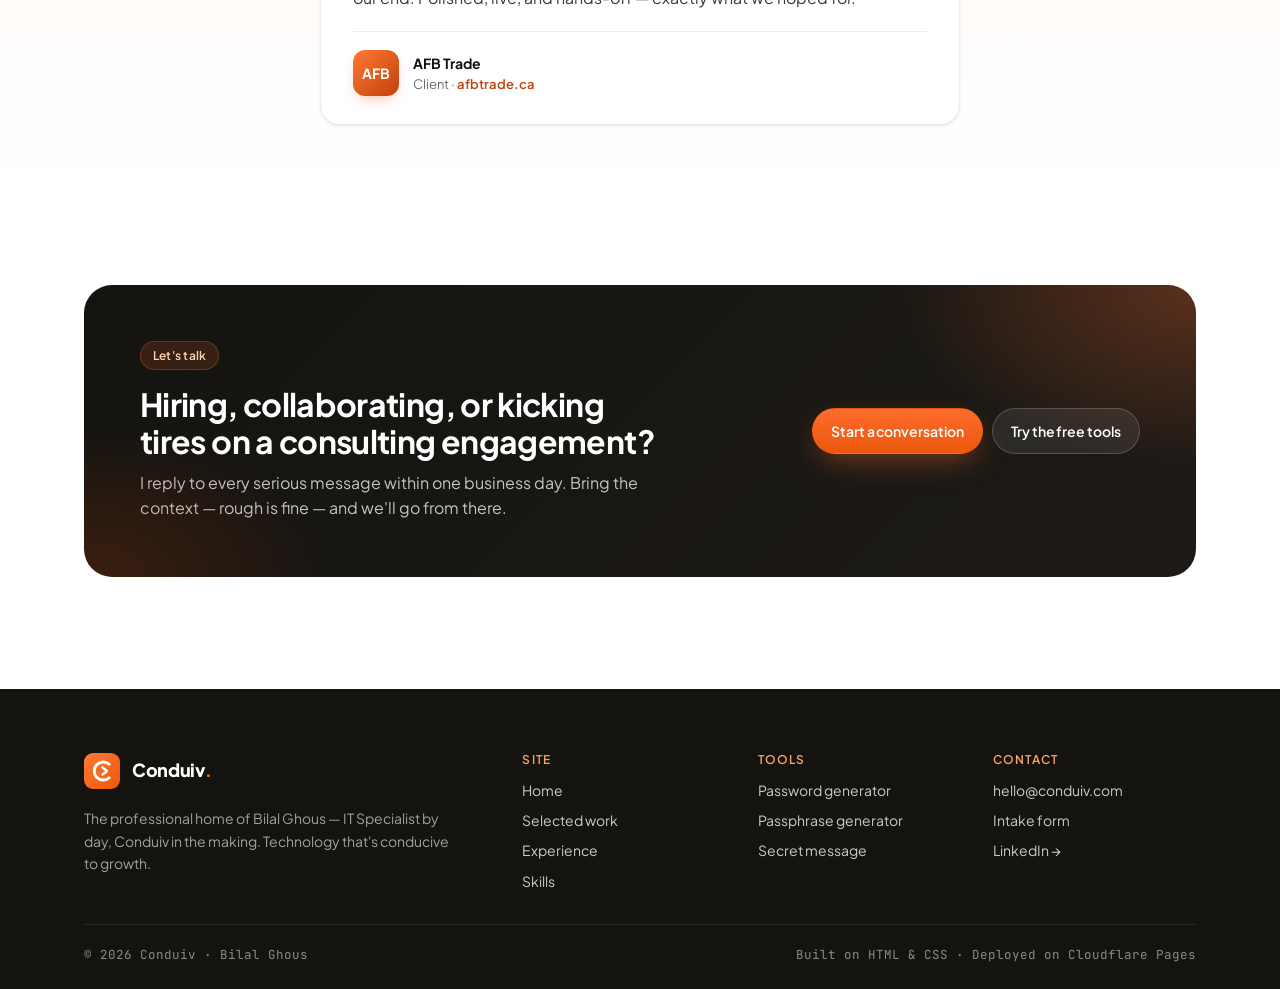
==== commit e5f01a6d: "Push BuyMeACoffee" ====
--- a/index.html
+++ b/index.html
@@ -671,6 +671,24 @@
   </div>
 </footer>
 
+<!-- Buy Me a Coffee floating pill -->
+<a href="https://www.buymeacoffee.com/bilalghous"
+   class="bmac"
+   target="_blank"
+   rel="noopener noreferrer"
+   aria-label="Buy me a coffee — opens Buy Me a Coffee in a new tab">
+  <span class="bmac-icon" aria-hidden="true">
+    <svg viewBox="0 0 24 24" fill="none" stroke="currentColor" stroke-width="2" stroke-linecap="round" stroke-linejoin="round">
+      <path d="M17 8h1a4 4 0 0 1 0 8h-1"/>
+      <path d="M3 8h14v9a4 4 0 0 1-4 4H7a4 4 0 0 1-4-4V8z"/>
+      <line x1="6" y1="2" x2="6" y2="4"/>
+      <line x1="10" y1="2" x2="10" y2="4"/>
+      <line x1="14" y1="2" x2="14" y2="4"/>
+    </svg>
+  </span>
+  <span class="bmac-text">Buy me a coffee</span>
+</a>
+
 <script src="enhance.js" defer></script>
 </body>
 </html>
--- a/styles.css
+++ b/styles.css
@@ -1438,6 +1438,80 @@
   }
 }
 
+/* ---------- Buy Me a Coffee floating pill ---------- */
+.bmac {
+  position: fixed;
+  bottom: 20px;
+  left: 20px;
+  z-index: 200;
+  display: inline-flex;
+  align-items: center;
+  gap: 8px;
+  padding: 10px 16px 10px 12px;
+  background: linear-gradient(135deg, #FFDD00, #FFC312);
+  color: #1a1a1a;
+  border: 1px solid rgba(0, 0, 0, 0.08);
+  border-radius: 999px;
+  text-decoration: none;
+  font-family: var(--font-sans);
+  font-weight: 700;
+  font-size: 14px;
+  letter-spacing: -0.005em;
+  line-height: 1;
+  box-shadow:
+    0 6px 18px rgba(234, 88, 12, 0.18),
+    0 2px 6px rgba(20, 19, 15, 0.1);
+  transition: transform 0.25s cubic-bezier(0.2, 0.8, 0.2, 1),
+              box-shadow 0.25s ease,
+              background 0.25s ease;
+}
+.bmac:hover {
+  transform: translateY(-3px) scale(1.02);
+  background: linear-gradient(135deg, #FFE033, #FFCE1A);
+  box-shadow:
+    0 12px 28px rgba(234, 88, 12, 0.24),
+    0 3px 8px rgba(20, 19, 15, 0.12);
+  color: #1a1a1a;
+}
+.bmac:focus-visible {
+  outline: none;
+  box-shadow:
+    0 0 0 3px rgba(255, 107, 44, 0.35),
+    0 6px 18px rgba(234, 88, 12, 0.18);
+}
+.bmac:active { transform: translateY(-1px) scale(1); }
+
+.bmac-icon {
+  display: inline-flex;
+  width: 22px;
+  height: 22px;
+  align-items: center;
+  justify-content: center;
+  animation: bmac-steam 4s ease-in-out infinite;
+}
+.bmac-icon svg { width: 22px; height: 22px; display: block; }
+
+@keyframes bmac-steam {
+  0%, 100% { transform: translateY(0); }
+  50%      { transform: translateY(-2px); }
+}
+
+@media (max-width: 520px) {
+  .bmac {
+    bottom: 14px;
+    left: 14px;
+    padding: 9px 13px 9px 10px;
+    font-size: 13px;
+  }
+}
+
+@media (prefers-reduced-motion: reduce) {
+  .bmac, .bmac-icon { animation: none !important; transition: none !important; }
+  .bmac:hover { transform: none; }
+}
+
+@media print { .bmac { display: none !important; } }
+
 /* ---------- Scroll progress bar ---------- */
 .scroll-progress {
   position: fixed;
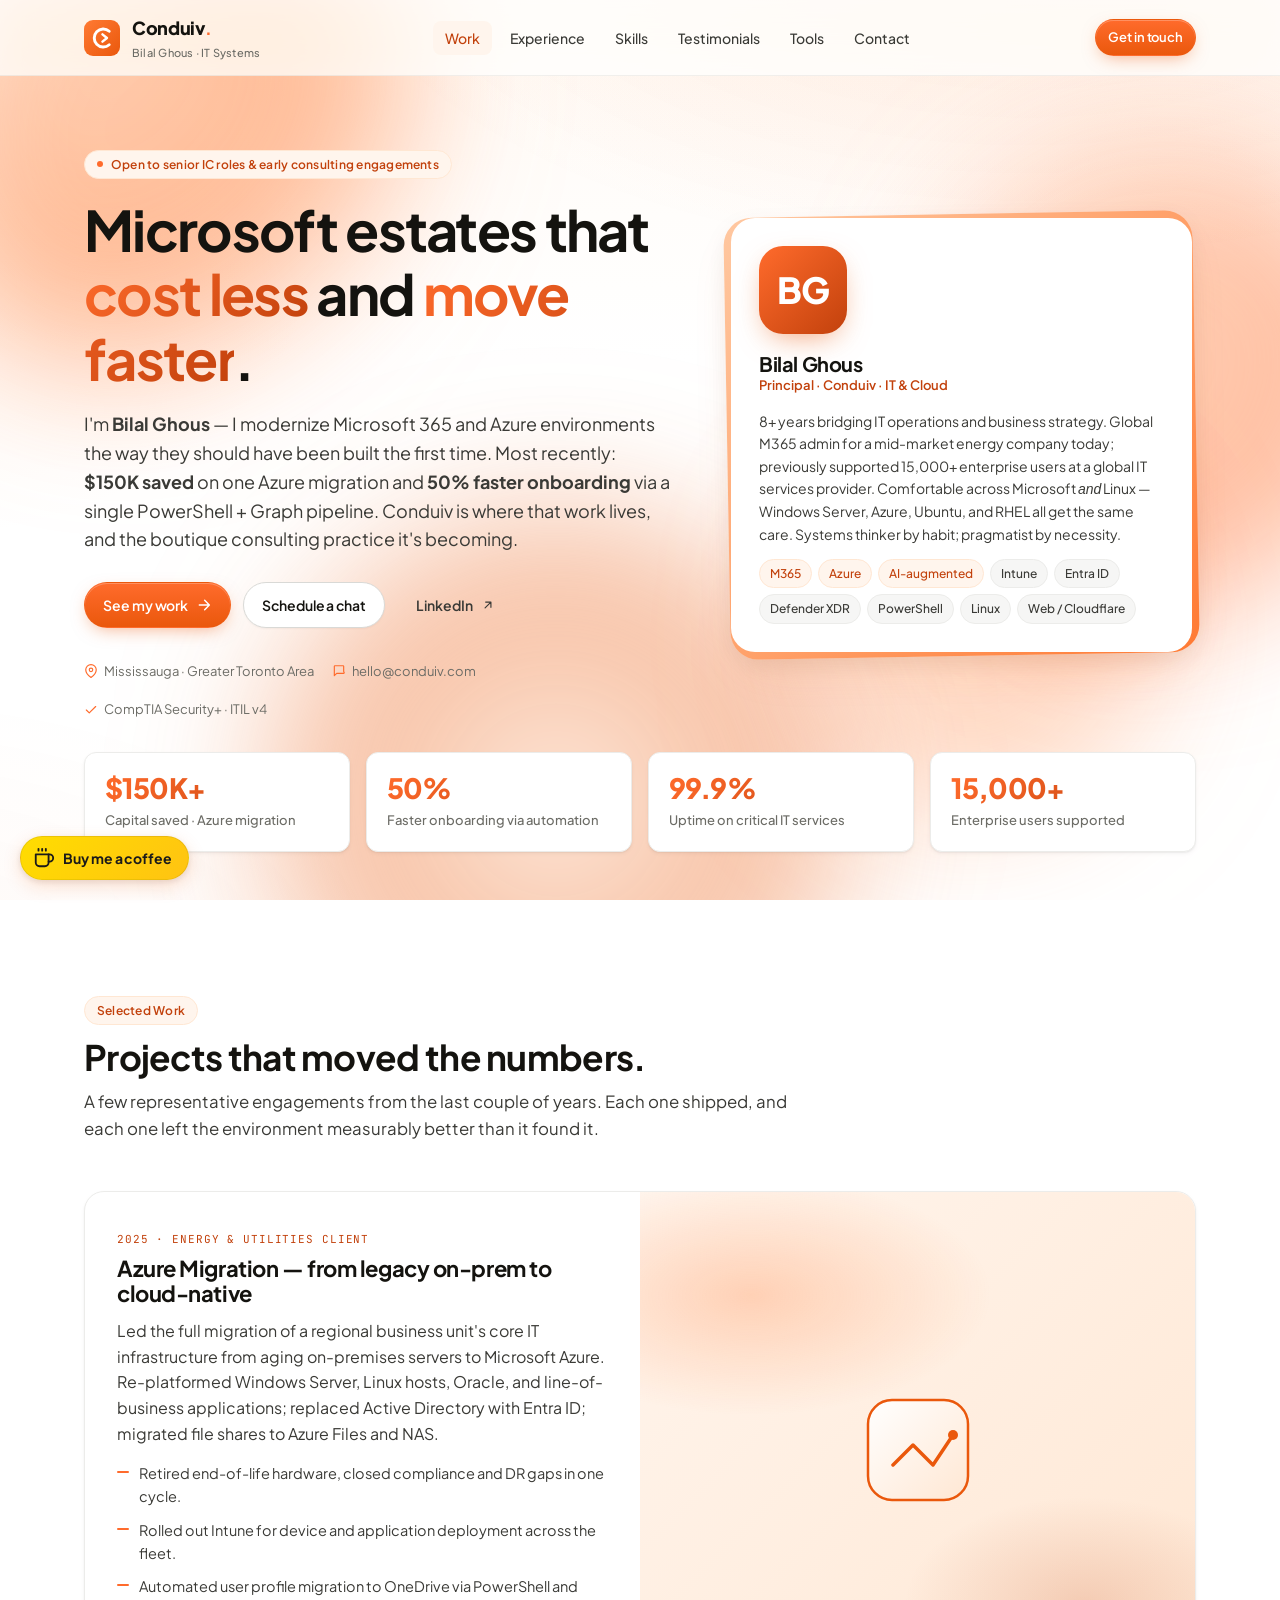
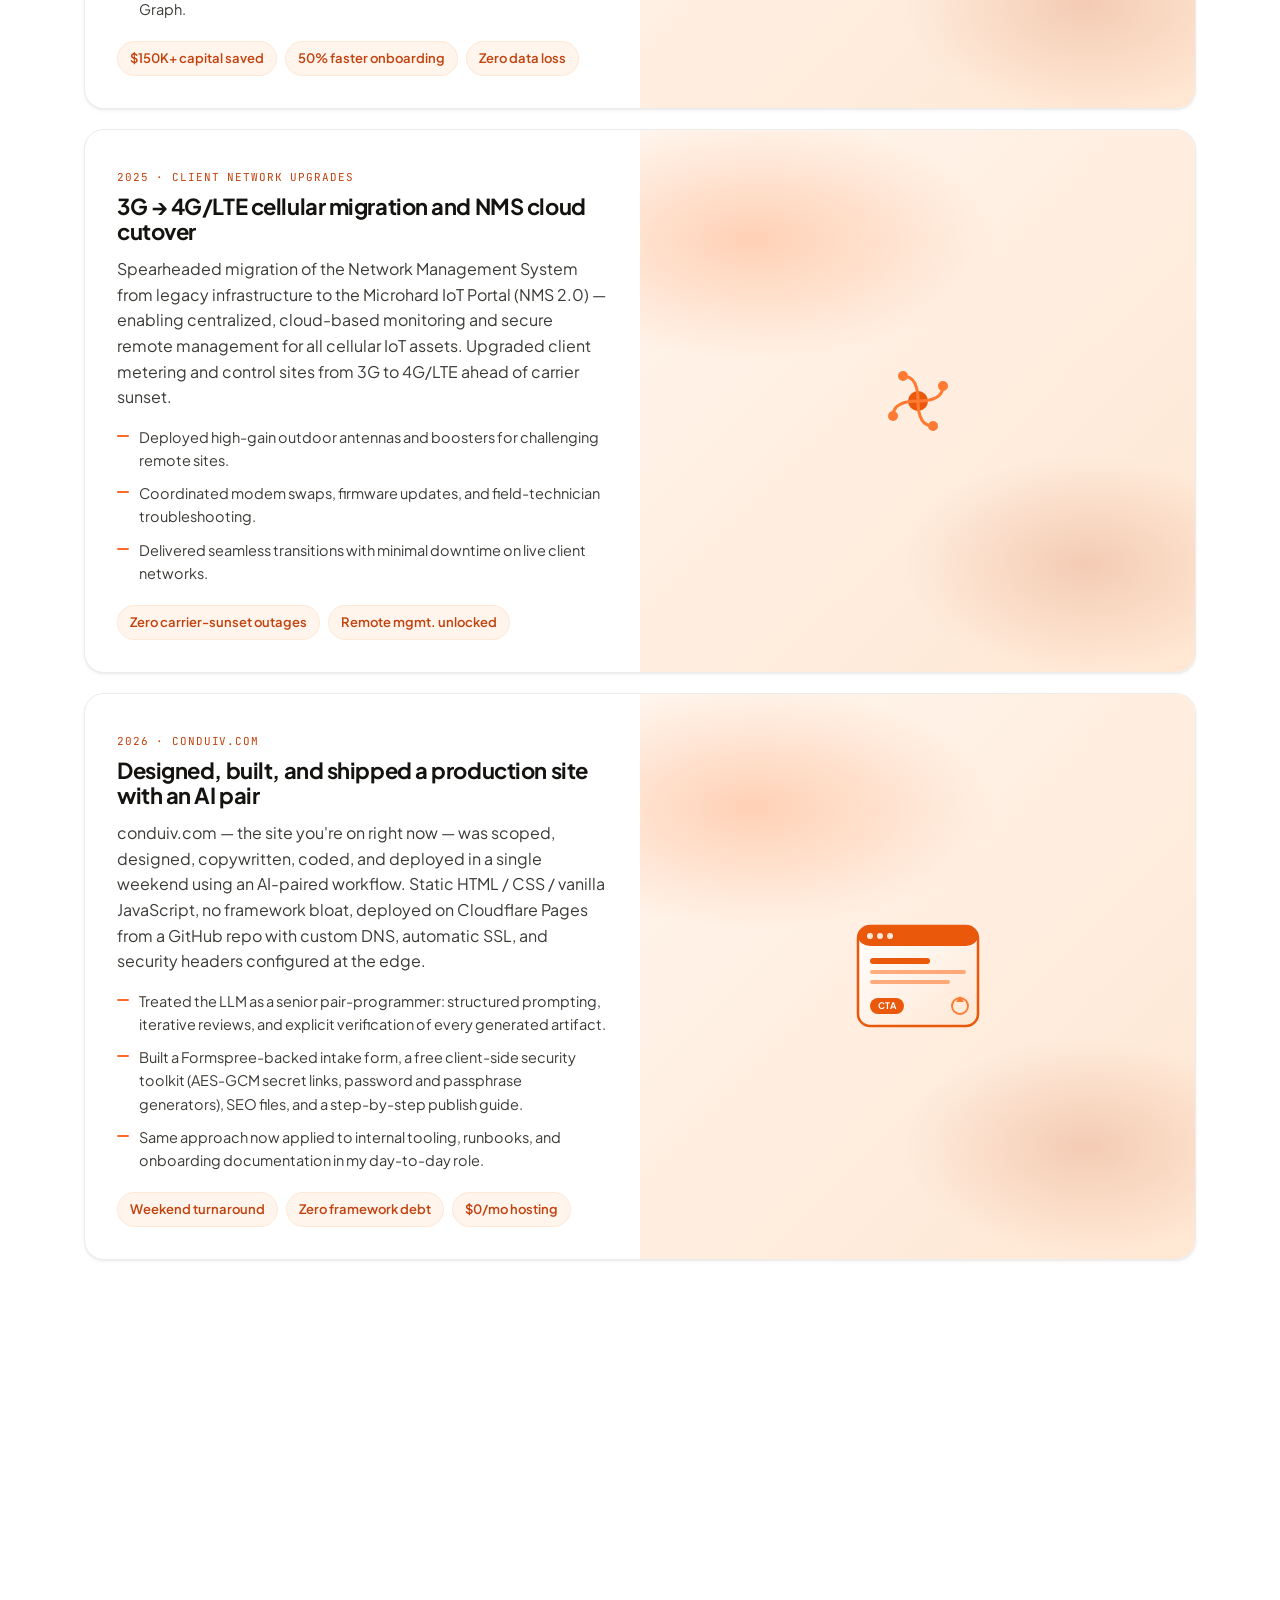
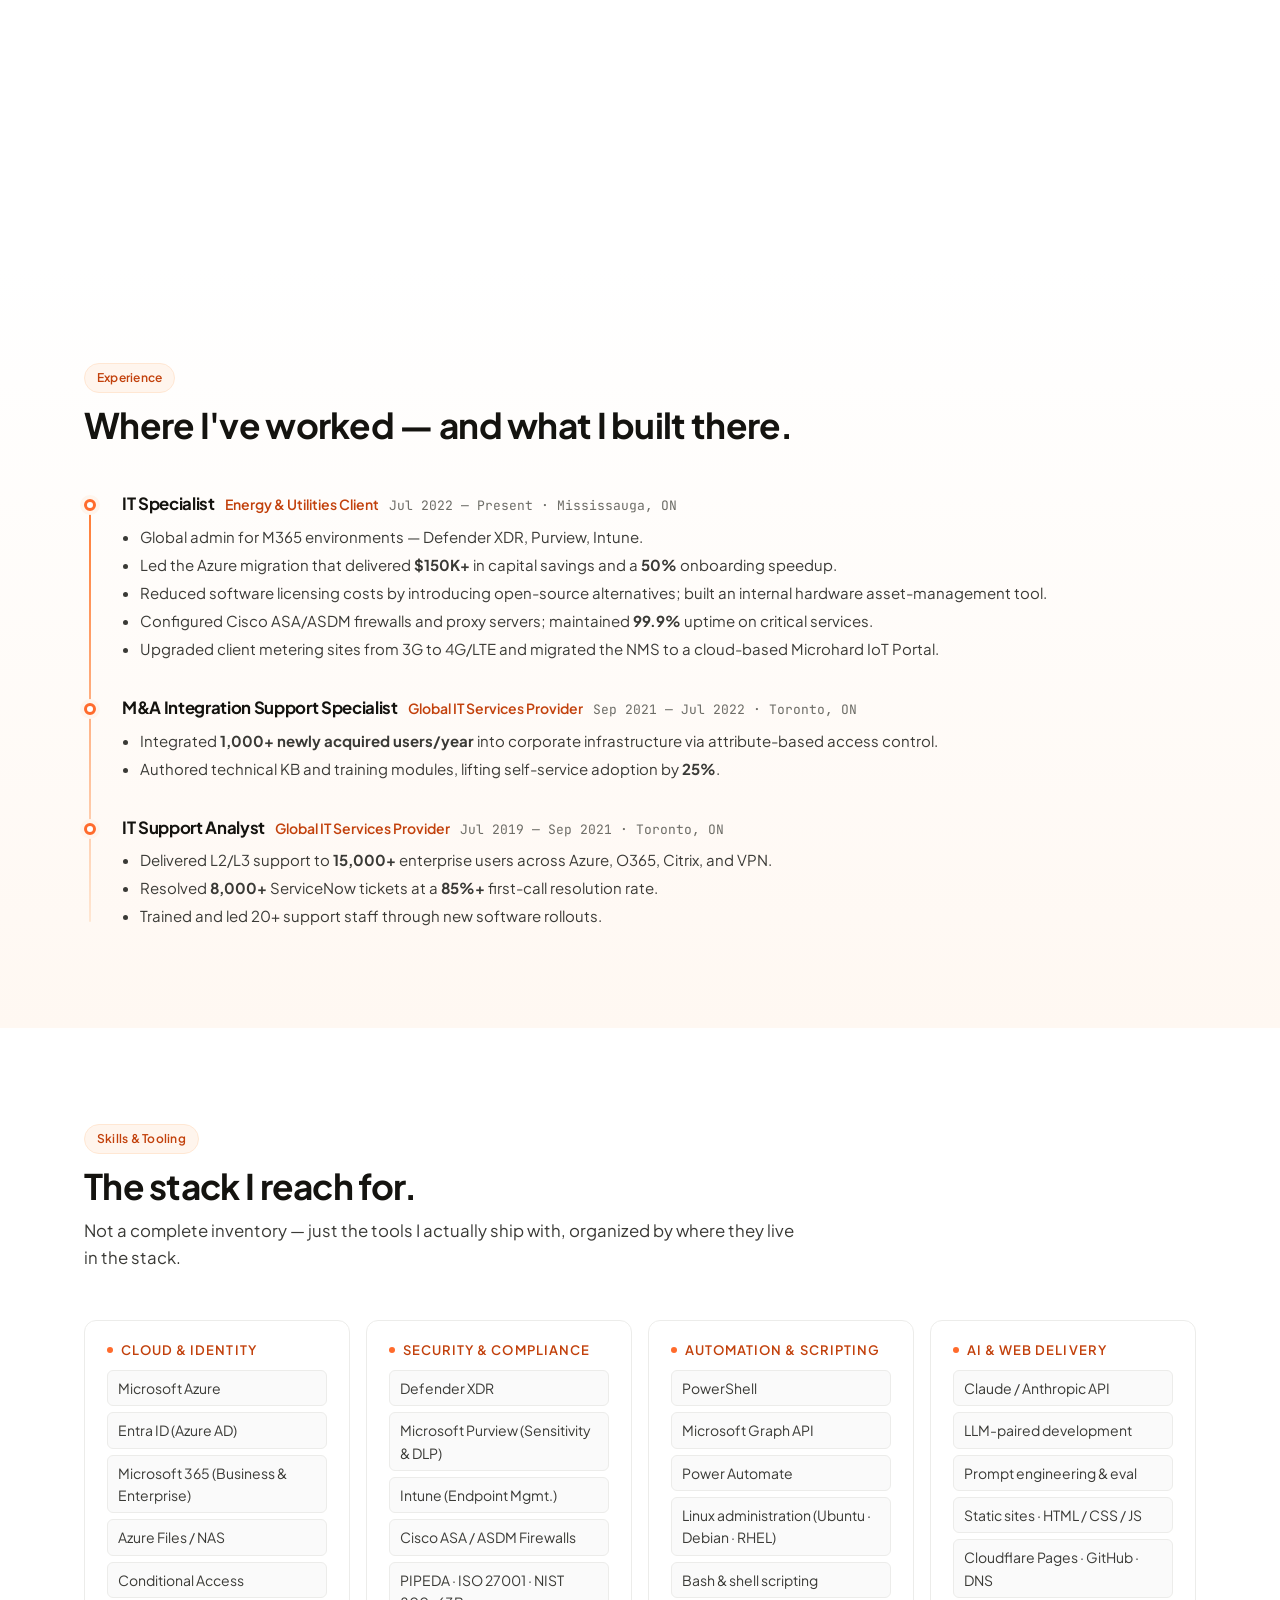
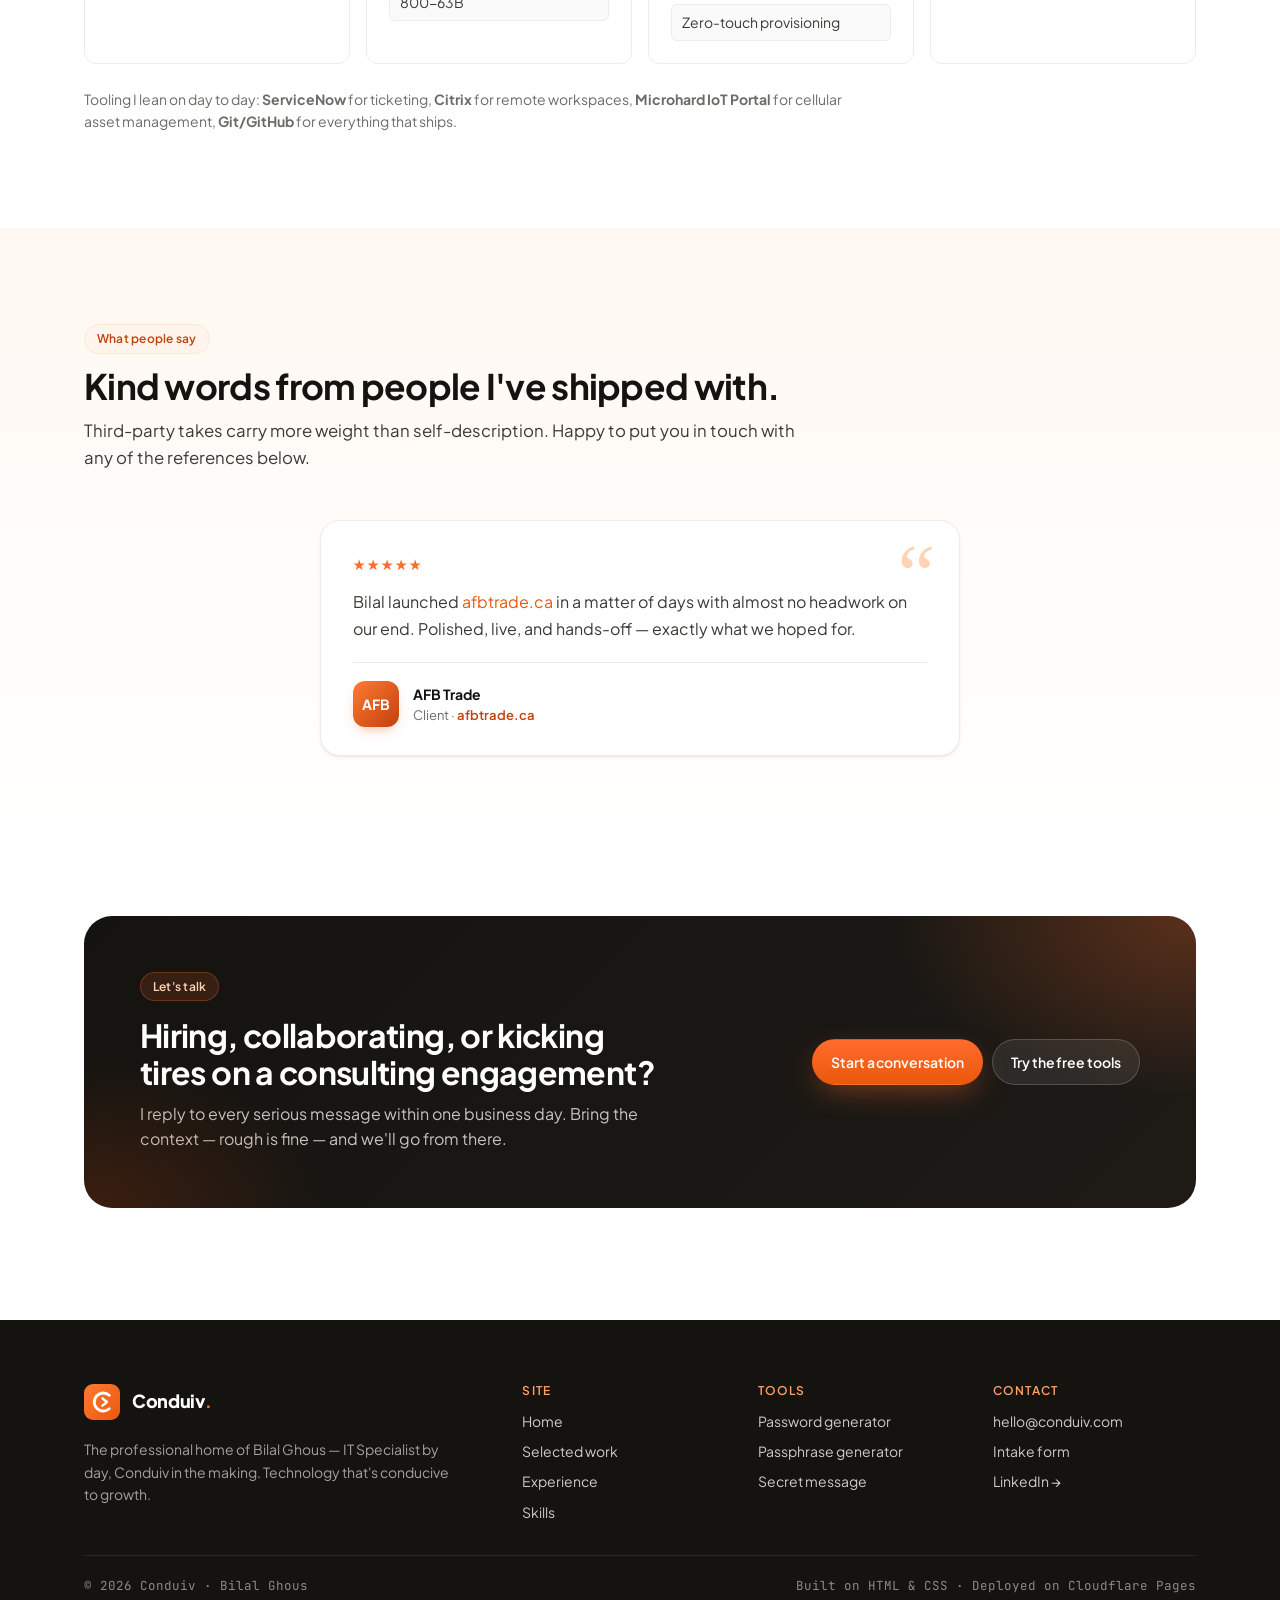
==== commit 7eb99081: "Hide Engagement" ====
--- a/index.html
+++ b/index.html
@@ -164,9 +164,9 @@
     <nav>
       <ul class="navlinks">
         <li><a href="#work" class="active">Work</a></li>
-        <li><a href="#engagement">Engagements</a></li>
         <li><a href="#experience">Experience</a></li>
         <li><a href="#skills">Skills</a></li>
+        <li><a href="#testimonials">Testimonials</a></li>
         <li><a href="tools.html">Tools</a></li>
         <li><a href="contact.html">Contact</a></li>
       </ul>
@@ -396,8 +396,8 @@
   </div>
 </section>
 
-<!-- ENGAGEMENT MODELS -->
-<section class="section" id="engagement" style="background: linear-gradient(180deg, #fff, #fff8f2);">
+<!-- ENGAGEMENT MODELS (hidden for now — remove `hidden` attribute to re-enable) -->
+<section class="section" id="engagement" hidden style="background: linear-gradient(180deg, #fff, #fff8f2);">
   <div class="container">
     <div class="section-head">
       <span class="eyebrow">How we'd work together</span>
